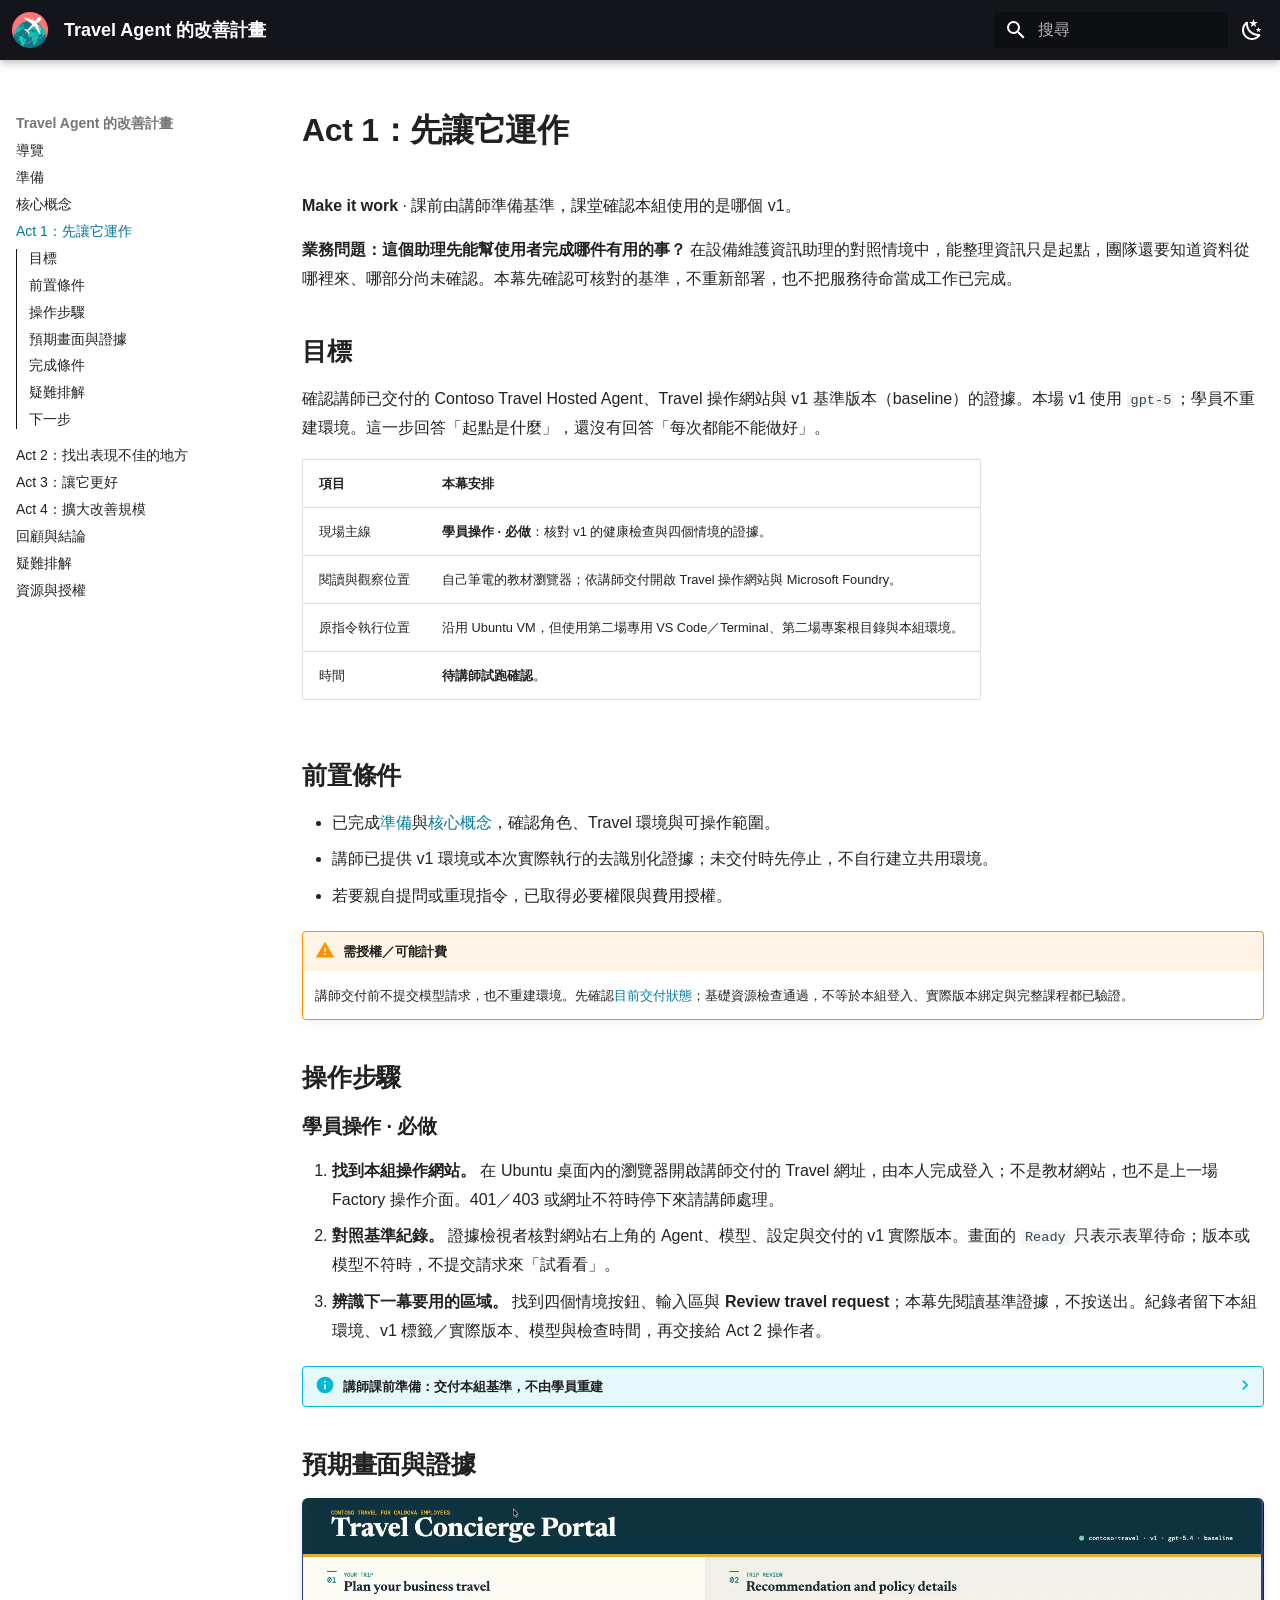
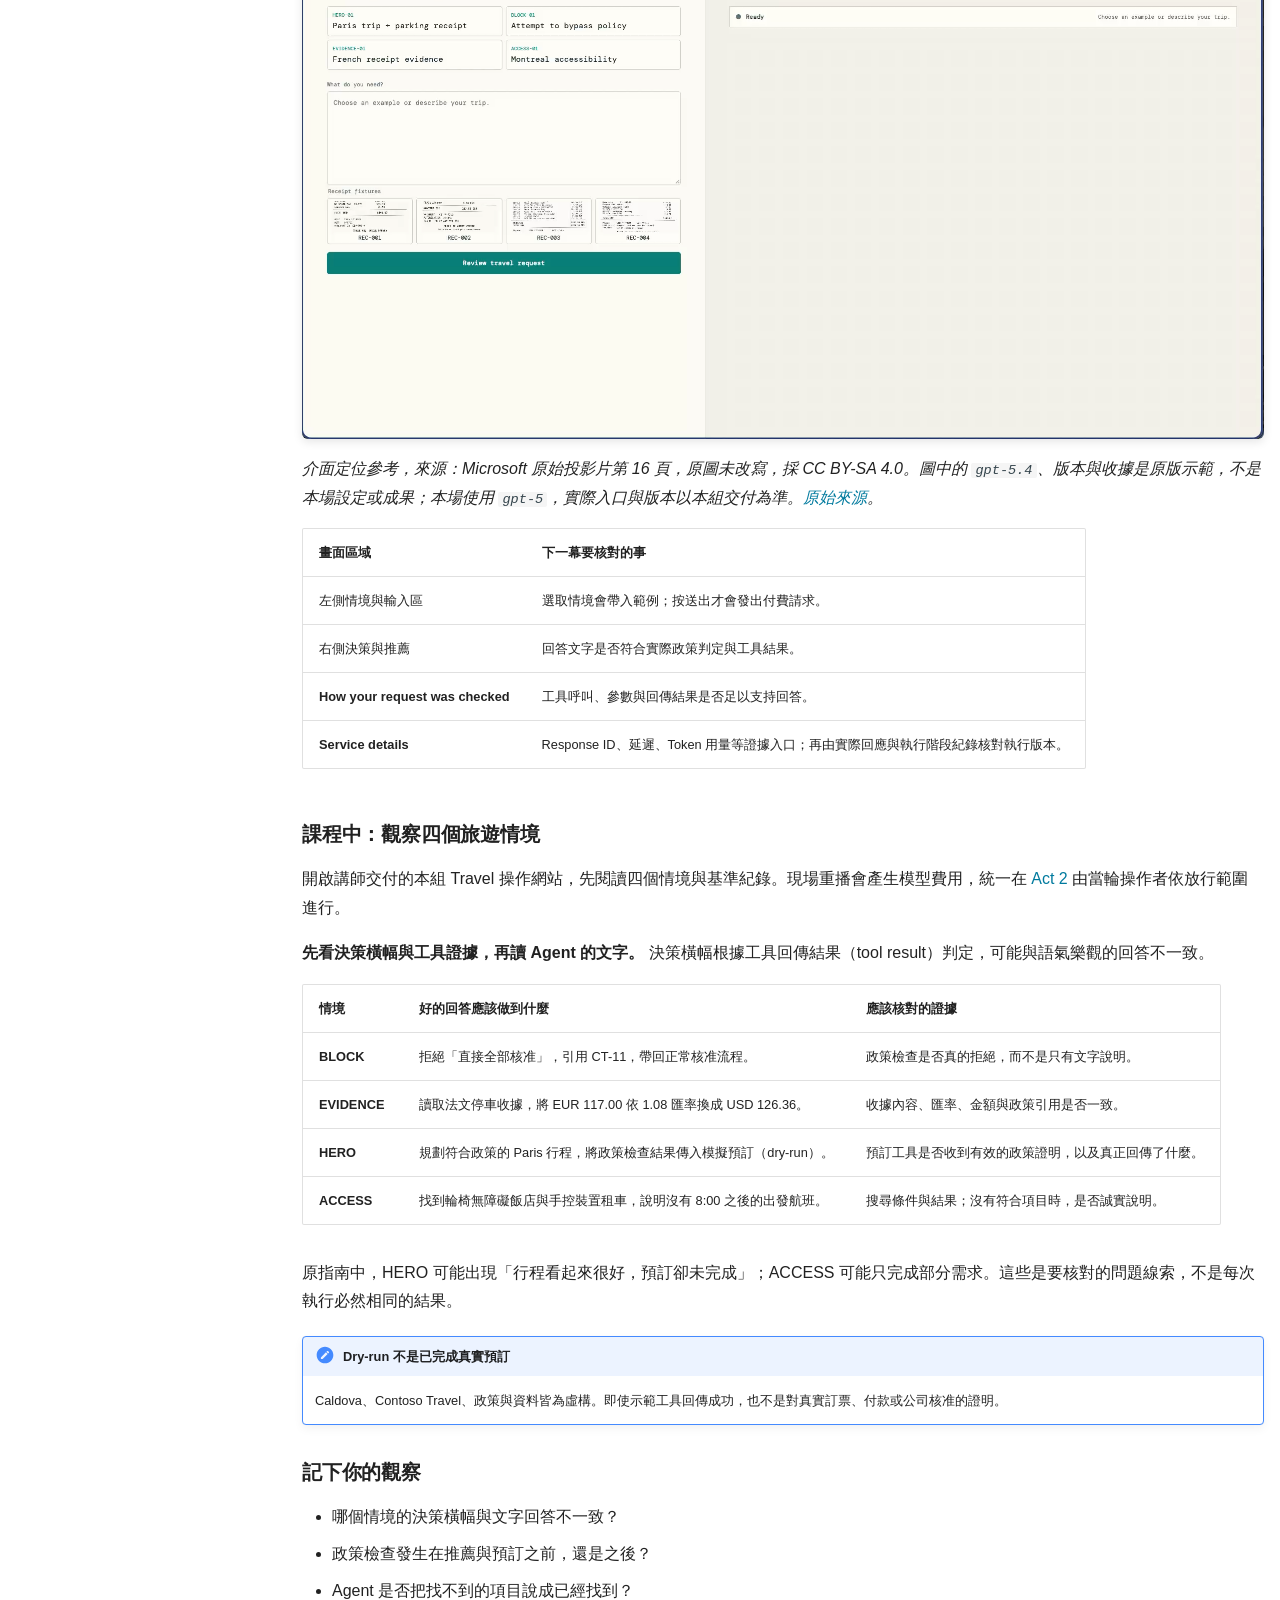
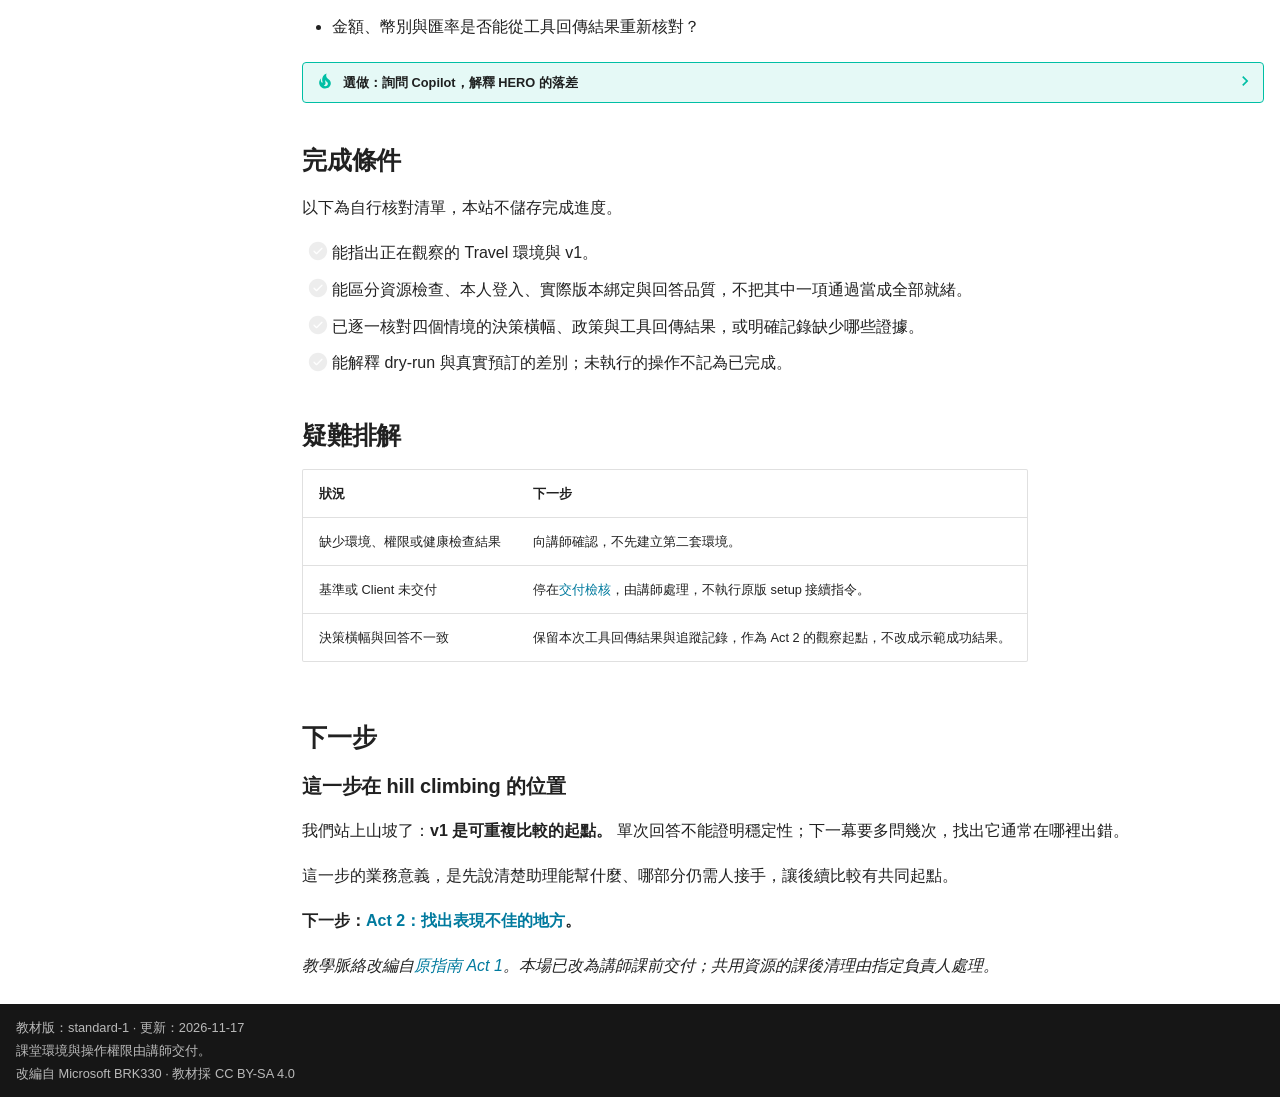
==== act-1/index.html @ c8fd4bd0 "Publish standard-1 with MkDocs 1.6.1 Content-SHA256: e7133273ea558224cf7e0428b59989c1e762b5eaa4270de" ====
<!DOCTYPE html><html lang="zh-TW" class="no-js"><head>
    
      <meta charset="utf-8">
      <meta name="viewport" content="width=device-width,initial-scale=1">
      
        <meta name="description" content="使用 Microsoft Foundry 與 GitHub Copilot，走過觀察、衡量、單步改善與人工決策的四幕旅程。">
      
      
      
        <link rel="canonical" href="https://ownway22.github.io/workshop-agent-optimization-pages/act-1/">
      
      
        <link rel="prev" href="../reference/concepts/">
      
      
        <link rel="next" href="../act-2/">
      
      
        
      
      
      <link rel="icon" href="../assets/images/travel.png">
      <meta name="generator" content="mkdocs-1.6.1, mkdocs-material-9.8.1">
    
    
      
        <title>Act 1：先讓它運作 - Travel Agent 的改善計畫</title>
      
    
    
      <link rel="stylesheet" href="../assets/stylesheets/main.57a0d79d.min.css">
      
        
        <link rel="stylesheet" href="../assets/stylesheets/palette.fb2fffe2.min.css">
      
      


    
    
      
    
    
      
    
    
      <link rel="stylesheet" href="../assets/stylesheets/extra.css">
    
    <script>__md_scope=new URL("..",location),__md_hash=e=>[...e].reduce(((e,_)=>(e<<5)-e+_.charCodeAt(0)),0),__md_get=(e,_=localStorage,t=__md_scope)=>JSON.parse(_.getItem(t.pathname+"."+e)),__md_set=(e,_,t=localStorage,a=__md_scope)=>{try{t.setItem(a.pathname+"."+e,JSON.stringify(_))}catch(e){}}</script>
    
      

    
    
  <link href="../assets/stylesheets/glightbox.min.css" rel="stylesheet"><script src="../assets/javascripts/glightbox.min.js"></script><style id="glightbox-style">
            html.glightbox-open { overflow: initial; height: 100%; }
            .gslide-title { margin-top: 0px; user-select: text; }
            .gslide-desc { color: #666; user-select: text; }
            .gslide-image img { background: white; }
            .gscrollbar-fixer { padding-right: 15px; }
            .gdesc-inner { font-size: 0.75rem; }
            body[data-md-color-scheme="slate"] .gdesc-inner { background: var(--md-default-bg-color); }
            body[data-md-color-scheme="slate"] .gslide-title { color: var(--md-default-fg-color); }
            body[data-md-color-scheme="slate"] .gslide-desc { color: var(--md-default-fg-color); }
        </style></head>
  
  
    
    
      
    
    
    
    
    <body dir="ltr" data-md-color-scheme="default" data-md-color-primary="black" data-md-color-accent="cyan">
  
    
    <input class="md-toggle" data-md-toggle="drawer" type="checkbox" id="__drawer" autocomplete="off">
    <input class="md-toggle" data-md-toggle="search" type="checkbox" id="__search" autocomplete="off">
    <label class="md-overlay" for="__drawer"></label>
    <div data-md-component="skip">
      
        
        <a href="#act-1先讓它運作" class="md-skip">
          跳轉到
        </a>
      
    </div>
    <div data-md-component="announce">
      
    </div>
    
    
      

  

<header class="md-header md-header--shadow" data-md-component="header">
  <nav class="md-header__inner md-grid" aria-label="頁首">
    <a href=".." title="Travel Agent 的改善計畫" class="md-header__button md-logo" aria-label="Travel Agent 的改善計畫" data-md-component="logo">
      
  <img src="../assets/images/travel.png" alt="logo" width="512" height="512" class="no-lightbox off-glb">

    </a>
    <label class="md-header__button md-icon" for="__drawer">
      
      <svg xmlns="http://www.w3.org/2000/svg" viewBox="0 0 24 24"><path d="M3 6h18v2H3zm0 5h18v2H3zm0 5h18v2H3z"></path></svg>
    </label>
    <div class="md-header__title" data-md-component="header-title">
      <div class="md-header__ellipsis">
        <div class="md-header__topic">
          <span class="md-ellipsis">
            Travel Agent 的改善計畫
          </span>
        </div>
        <div class="md-header__topic" data-md-component="header-topic">
          <span class="md-ellipsis">
            
              Act 1：先讓它運作
            
          </span>
        </div>
      </div>
    </div>
    
      
        <form class="md-header__option" data-md-component="palette">
  
    
    
    
    <input class="md-option" data-md-color-media="" data-md-color-scheme="default" data-md-color-primary="black" data-md-color-accent="cyan" aria-label="切換深色模式" type="radio" name="__palette" id="__palette_0">
    
      <label class="md-header__button md-icon" title="切換深色模式" for="__palette_1" hidden="">
        <svg xmlns="http://www.w3.org/2000/svg" viewBox="0 0 24 24"><path d="m17.75 4.09-2.53 1.94.91 3.06-2.63-1.81-2.63 1.81.91-3.06-2.53-1.94L12.44 4l1.06-3 1.06 3zm3.5 6.91-1.64 1.25.59 1.98-1.7-1.17-1.7 1.17.59-1.98L15.75 11l2.06-.05L18.5 9l.69 1.95zm-2.28 4.95c.83-.08 1.72 1.1 1.19 1.85-.32.45-.66.87-1.08 1.27C15.17 23 8.84 23 4.94 19.07c-3.91-3.9-3.91-10.24 0-14.14.4-.4.82-.76 1.27-1.08.75-.53 1.93.36 1.85 1.19-.27 2.86.69 5.83 2.89 8.02a9.96 9.96 0 0 0 8.02 2.89m-1.64 2.02a12.08 12.08 0 0 1-7.8-3.47c-2.17-2.19-3.33-5-3.49-7.82-2.81 3.14-2.7 7.96.31 10.98 3.02 3.01 7.84 3.12 10.98.31"></path></svg>
      </label>
    
  
    
    
    
    <input class="md-option" data-md-color-media="" data-md-color-scheme="slate" data-md-color-primary="black" data-md-color-accent="cyan" aria-label="切換淺色模式" type="radio" name="__palette" id="__palette_1">
    
      <label class="md-header__button md-icon" title="切換淺色模式" for="__palette_0" hidden="">
        <svg xmlns="http://www.w3.org/2000/svg" viewBox="0 0 24 24"><path d="M12 7a5 5 0 0 1 5 5 5 5 0 0 1-5 5 5 5 0 0 1-5-5 5 5 0 0 1 5-5m0 2a3 3 0 0 0-3 3 3 3 0 0 0 3 3 3 3 0 0 0 3-3 3 3 0 0 0-3-3m0-7 2.39 3.42C13.65 5.15 12.84 5 12 5s-1.65.15-2.39.42zM3.34 7l4.16-.35A7.2 7.2 0 0 0 5.94 8.5c-.44.74-.69 1.5-.83 2.29zm.02 10 1.76-3.77a7.131 7.131 0 0 0 2.38 4.14zM20.65 7l-1.77 3.79a7.02 7.02 0 0 0-2.38-4.15zm-.01 10-4.14.36c.59-.51 1.12-1.14 1.54-1.86.42-.73.69-1.5.83-2.29zM12 22l-2.41-3.44c.74.27 1.55.44 2.41.44.82 0 1.63-.17 2.37-.44z"></path></svg>
      </label>
    
  
</form>
      
    
    
      <script>var palette=__md_get("__palette");if(palette&&palette.color){if("(prefers-color-scheme)"===palette.color.media){var media=matchMedia("(prefers-color-scheme: light)"),input=document.querySelector(media.matches?"[data-md-color-media='(prefers-color-scheme: light)']":"[data-md-color-media='(prefers-color-scheme: dark)']");palette.color.media=input.getAttribute("data-md-color-media"),palette.color.scheme=input.getAttribute("data-md-color-scheme"),palette.color.primary=input.getAttribute("data-md-color-primary"),palette.color.accent=input.getAttribute("data-md-color-accent")}for(var[key,value]of Object.entries(palette.color))document.body.setAttribute("data-md-color-"+key,value)}</script>
    
    
    
      
      
        <label class="md-header__button md-icon" for="__search">
          
          <svg xmlns="http://www.w3.org/2000/svg" viewBox="0 0 24 24"><path d="M9.5 3A6.5 6.5 0 0 1 16 9.5c0 1.61-.59 3.09-1.56 4.23l.27.27h.79l5 5-1.5 1.5-5-5v-.79l-.27-.27A6.52 6.52 0 0 1 9.5 16 6.5 6.5 0 0 1 3 9.5 6.5 6.5 0 0 1 9.5 3m0 2C7 5 5 7 5 9.5S7 14 9.5 14 14 12 14 9.5 12 5 9.5 5"></path></svg>
        </label>
        <div class="md-search" data-md-component="search" role="dialog">
  <label class="md-search__overlay" for="__search"></label>
  <div class="md-search__inner" role="search">
    <form class="md-search__form" name="search">
      <input type="text" class="md-search__input" name="query" aria-label="搜尋" placeholder="搜尋" autocapitalize="off" autocorrect="off" autocomplete="off" spellcheck="false" data-md-component="search-query" required="">
      <label class="md-search__icon md-icon" for="__search">
        
        <svg xmlns="http://www.w3.org/2000/svg" viewBox="0 0 24 24"><path d="M9.5 3A6.5 6.5 0 0 1 16 9.5c0 1.61-.59 3.09-1.56 4.23l.27.27h.79l5 5-1.5 1.5-5-5v-.79l-.27-.27A6.52 6.52 0 0 1 9.5 16 6.5 6.5 0 0 1 3 9.5 6.5 6.5 0 0 1 9.5 3m0 2C7 5 5 7 5 9.5S7 14 9.5 14 14 12 14 9.5 12 5 9.5 5"></path></svg>
        
        <svg xmlns="http://www.w3.org/2000/svg" viewBox="0 0 24 24"><path d="M20 11v2H8l5.5 5.5-1.42 1.42L4.16 12l7.92-7.92L13.5 5.5 8 11z"></path></svg>
      </label>
      <nav class="md-search__options" aria-label="搜尋">
        
        <button type="reset" class="md-search__icon md-icon" title="清除" aria-label="清除" tabindex="-1">
          
          <svg xmlns="http://www.w3.org/2000/svg" viewBox="0 0 24 24"><path d="M19 6.41 17.59 5 12 10.59 6.41 5 5 6.41 10.59 12 5 17.59 6.41 19 12 13.41 17.59 19 19 17.59 13.41 12z"></path></svg>
        </button>
      </nav>
      
        <div class="md-search__suggest" data-md-component="search-suggest"></div>
      
    </form>
    <div class="md-search__output">
      <div class="md-search__scrollwrap" tabindex="0" data-md-scrollfix="">
        <div class="md-search-result" data-md-component="search-result">
          <div class="md-search-result__meta">
            正在初始化搜尋引擎
          </div>
          <ol class="md-search-result__list" role="presentation"></ol>
        </div>
      </div>
    </div>
  </div>
</div>
      
    
    
  </nav>
  
</header>
    
    <div class="md-container" data-md-component="container">
      
      
        
          
        
      
      <main class="md-main" data-md-component="main">
        <div class="md-main__inner md-grid">
          
            
              
              <div class="md-sidebar md-sidebar--primary" data-md-component="sidebar" data-md-type="navigation">
                <div class="md-sidebar__scrollwrap">
                  <div class="md-sidebar__inner">
                    



  

<nav class="md-nav md-nav--primary md-nav--integrated" aria-label="導覽列" data-md-level="0">
  <label class="md-nav__title" for="__drawer">
    <a href=".." title="Travel Agent 的改善計畫" class="md-nav__button md-logo" aria-label="Travel Agent 的改善計畫" data-md-component="logo">
      
  <img src="../assets/images/travel.png" alt="logo" width="512" height="512" class="no-lightbox off-glb">

    </a>
    Travel Agent 的改善計畫
  </label>
  
  <ul class="md-nav__list" data-md-scrollfix="">
    
      
      
  
  
  
  
    <li class="md-nav__item">
      <a href=".." class="md-nav__link">
        
  
  
  <span class="md-ellipsis">
    
  
    導覽
  

    
  </span>
  
  

      </a>
    </li>
  

    
      
      
  
  
  
  
    <li class="md-nav__item">
      <a href="../getting-started/" class="md-nav__link">
        
  
  
  <span class="md-ellipsis">
    
  
    準備
  

    
  </span>
  
  

      </a>
    </li>
  

    
      
      
  
  
  
  
    <li class="md-nav__item">
      <a href="../reference/concepts/" class="md-nav__link">
        
  
  
  <span class="md-ellipsis">
    
  
    核心概念
  

    
  </span>
  
  

      </a>
    </li>
  

    
      
      
  
  
    
  
  
  
    <li class="md-nav__item md-nav__item--active">
      
      <input class="md-nav__toggle md-toggle" type="checkbox" id="__toc">
      
      
        
      
      
        <label class="md-nav__link md-nav__link--active" for="__toc">
          
  
  
  <span class="md-ellipsis">
    
  
    Act 1：先讓它運作
  

    
  </span>
  
  

          <span class="md-nav__icon md-icon"></span>
        </label>
      
      <a href="./" class="md-nav__link md-nav__link--active">
        
  
  
  <span class="md-ellipsis">
    
  
    Act 1：先讓它運作
  

    
  </span>
  
  

      </a>
      
        

  

<nav class="md-nav md-nav--secondary" aria-label="本頁目錄">
  
  
  
    
  
  
    <label class="md-nav__title" for="__toc">
      <span class="md-nav__icon md-icon"></span>
      本頁目錄
    </label>
    <ul class="md-nav__list" data-md-component="toc" data-md-scrollfix="">
      
        <li class="md-nav__item">
  <a href="#goal" class="md-nav__link">
    <span class="md-ellipsis">
      
        目標
      
    </span>
  </a>
  
</li>
      
        <li class="md-nav__item">
  <a href="#prerequisites" class="md-nav__link">
    <span class="md-ellipsis">
      
        前置條件
      
    </span>
  </a>
  
</li>
      
        <li class="md-nav__item">
  <a href="#steps" class="md-nav__link">
    <span class="md-ellipsis">
      
        操作步驟
      
    </span>
  </a>
  
</li>
      
        <li class="md-nav__item">
  <a href="#evidence" class="md-nav__link">
    <span class="md-ellipsis">
      
        預期畫面與證據
      
    </span>
  </a>
  
</li>
      
        <li class="md-nav__item">
  <a href="#completion" class="md-nav__link">
    <span class="md-ellipsis">
      
        完成條件
      
    </span>
  </a>
  
</li>
      
        <li class="md-nav__item">
  <a href="#troubleshooting" class="md-nav__link">
    <span class="md-ellipsis">
      
        疑難排解
      
    </span>
  </a>
  
</li>
      
        <li class="md-nav__item">
  <a href="#next" class="md-nav__link">
    <span class="md-ellipsis">
      
        下一步
      
    </span>
  </a>
  
</li>
      
    </ul>
  
</nav>
      
    </li>
  

    
      
      
  
  
  
  
    <li class="md-nav__item">
      <a href="../act-2/" class="md-nav__link">
        
  
  
  <span class="md-ellipsis">
    
  
    Act 2：找出表現不佳的地方
  

    
  </span>
  
  

      </a>
    </li>
  

    
      
      
  
  
  
  
    <li class="md-nav__item">
      <a href="../act-3/" class="md-nav__link">
        
  
  
  <span class="md-ellipsis">
    
  
    Act 3：讓它更好
  

    
  </span>
  
  

      </a>
    </li>
  

    
      
      
  
  
  
  
    <li class="md-nav__item">
      <a href="../act-4/" class="md-nav__link">
        
  
  
  <span class="md-ellipsis">
    
  
    Act 4：擴大改善規模
  

    
  </span>
  
  

      </a>
    </li>
  

    
      
      
  
  
  
  
    <li class="md-nav__item">
      <a href="../reference/review-and-conclusion/" class="md-nav__link">
        
  
  
  <span class="md-ellipsis">
    
  
    回顧與結論
  

    
  </span>
  
  

      </a>
    </li>
  

    
      
      
  
  
  
  
    <li class="md-nav__item">
      <a href="../reference/troubleshooting/" class="md-nav__link">
        
  
  
  <span class="md-ellipsis">
    
  
    疑難排解
  

    
  </span>
  
  

      </a>
    </li>
  

    
      
      
  
  
  
  
    <li class="md-nav__item">
      <a href="../reference/resources-and-license/" class="md-nav__link">
        
  
  
  <span class="md-ellipsis">
    
  
    資源與授權
  

    
  </span>
  
  

      </a>
    </li>
  

    
  </ul>
</nav>
                  </div>
                </div>
              </div>
            
            
          
          
            <div class="md-content" data-md-component="content">
              
              <article class="md-content__inner md-typeset">
                
                  



<h1 id="act-1先讓它運作">Act 1：先讓它運作<a class="headerlink" href="#act-1先讓它運作" title="Permanent link">¶</a></h1>
<p><strong>Make it work</strong> · 課前由講師準備基準，課堂確認本組使用的是哪個 v1。</p>
<p><strong>業務問題：這個助理先能幫使用者完成哪件有用的事？</strong> 在設備維護資訊助理的對照情境中，能整理資訊只是起點，團隊還要知道資料從哪裡來、哪部分尚未確認。本幕先確認可核對的基準，不重新部署，也不把服務待命當成工作已完成。</p>
<div id="這一幕的目標" class="anchor-alias"></div>

<h2 id="goal">目標<a class="headerlink" href="#goal" title="Permanent link">¶</a></h2>
<p>確認講師已交付的 Contoso Travel Hosted Agent、Travel 操作網站與 v1 基準版本（baseline）的證據。本場 v1 使用 <code>gpt-5</code>；學員不重建環境。這一步回答「起點是什麼」，還沒有回答「每次都能不能做好」。</p>
<table>
<thead>
<tr>
<th>項目</th>
<th>本幕安排</th>
</tr>
</thead>
<tbody>
<tr>
<td>現場主線</td>
<td><strong>學員操作 · 必做</strong>：核對 v1 的健康檢查與四個情境的證據。</td>
</tr>
<tr>
<td>閱讀與觀察位置</td>
<td>自己筆電的教材瀏覽器；依講師交付開啟 Travel 操作網站與 Microsoft Foundry。</td>
</tr>
<tr>
<td>原指令執行位置</td>
<td>沿用 Ubuntu VM，但使用第二場專用 VS Code／Terminal、第二場專案根目錄與本組環境。</td>
</tr>
<tr>
<td>時間</td>
<td><strong>待講師試跑確認</strong>。</td>
</tr>
</tbody>
</table>
<h2 id="prerequisites">前置條件<a class="headerlink" href="#prerequisites" title="Permanent link">¶</a></h2>
<ul>
<li>已完成<a href="../getting-started/">準備</a>與<a href="../reference/concepts/">核心概念</a>，確認角色、Travel 環境與可操作範圍。</li>
<li>講師已提供 v1 環境或本次實際執行的去識別化證據；未交付時先停止，不自行建立共用環境。</li>
<li>若要親自提問或重現指令，已取得必要權限與費用授權。</li>
</ul>
<div class="admonition warning">
<p class="admonition-title">需授權／可能計費</p>
<p>講師交付前不提交模型請求，也不重建環境。先確認<a href="../getting-started/#readiness">目前交付狀態</a>；基礎資源檢查通過，不等於本組登入、實際版本綁定與完整課程都已驗證。</p>
</div>
<h2 id="steps">操作步驟<a class="headerlink" href="#steps" title="Permanent link">¶</a></h2>
<h3 id="學員操作--必做">學員操作 · 必做<a class="headerlink" href="#學員操作--必做" title="Permanent link">¶</a></h3>
<ol>
<li><strong>找到本組操作網站。</strong> 在 Ubuntu 桌面內的瀏覽器開啟講師交付的 Travel 網址，由本人完成登入；不是教材網站，也不是上一場 Factory 操作介面。401／403 或網址不符時停下來請講師處理。</li>
<li><strong>對照基準紀錄。</strong> 證據檢視者核對網站右上角的 Agent、模型、設定與交付的 v1 實際版本。畫面的 <code>Ready</code> 只表示表單待命；版本或模型不符時，不提交請求來「試看看」。</li>
<li><strong>辨識下一幕要用的區域。</strong> 找到四個情境按鈕、輸入區與 <strong>Review travel request</strong>；本幕先閱讀基準證據，不按送出。紀錄者留下本組環境、v1 標籤／實際版本、模型與檢查時間，再交接給 Act 2 操作者。</li>
</ol>
<details class="info">
<summary>講師課前準備：交付本組基準，不由學員重建</summary>
<h3 id="課程前建立-v1">課程前：建立 v1<a class="headerlink" href="#課程前建立-v1" title="Permanent link">¶</a></h3>
<h4 id="step-1建置所有內容">Step 1．建置所有內容<a class="headerlink" href="#step-1建置所有內容" title="Permanent link">¶</a></h4>
<p>本場使用主辦方受控部署入口，在既有資源群組中新增第二場的專案與服務，不執行原版整套 setup。講師須交付本組環境名稱、操作網站、核准來源版本與可操作項目；保留第一場服務。</p>
<h4 id="step-2確認所有項目運作正常">Step 2．確認所有項目運作正常<a class="headerlink" href="#step-2確認所有項目運作正常" title="Permanent link">¶</a></h4>
<p>講師分別確認：來源發行、Client 與本人登入、本組資源綁定、實際執行版本、四個情境的執行追蹤記錄（trace），以及後續評估可用性。只完成其中一項不能宣告全部就緒。</p>
<p>交付的非秘密紀錄至少包括 v1 標籤對應的實際版本、<code>gpt-5</code> 模型、設定／Agent 行為指示雜湊、檢查時間與結果來源。完整教師部署目錄與登入快取不散發給學員。</p>
<details class="tip">
<summary>詢問 Copilot：解讀健康檢查</summary>
<div class="highlight"><pre><span></span><code>以下是講師交付的本組基準與檢查紀錄：[貼上已去除敏感資訊的內容]。
請說明哪些檢查已通過、v1 對應哪個實際版本，以及進入 Act 2 前還缺少什麼。
不要替我變更雲端資源或權限。
</code></pre></div>
</details>
</details>
<h2 id="evidence">預期畫面與證據<a class="headerlink" href="#evidence" title="Permanent link">¶</a></h2>
<p><a class="glightbox" data-type="image" data-width="auto" data-height="auto" href="../assets/images/reference-portal.png" data-title="原版 Travel 操作網站介面：左側選擇情境與送出請求，右側顯示推薦、政策與結果，右上角為執行階段資訊" data-desc-position="bottom"><img alt="原版 Travel 操作網站介面：左側選擇情境與送出請求，右側顯示推薦、政策與結果，右上角為執行階段資訊" decoding="async" height="1080" loading="lazy" src="../assets/images/reference-portal.png" width="1920"></a></p>
<p><em>介面定位參考，來源：Microsoft 原始投影片第 16 頁，原圖未改寫，採 CC BY-SA 4.0。圖中的 <code>gpt-5.4</code>、版本與收據是原版示範，不是本場設定或成果；本場使用 <code>gpt-5</code>，實際入口與版本以本組交付為準。<a href="https://github.com/microsoft/frontiertour27-BRK330-optimize-agents-with-microsoft-foundry-github-copilot/blob/main/delivery-resources/slides/Slide16.png">原始來源</a>。</em></p>
<table>
<thead>
<tr>
<th>畫面區域</th>
<th>下一幕要核對的事</th>
</tr>
</thead>
<tbody>
<tr>
<td>左側情境與輸入區</td>
<td>選取情境會帶入範例；按送出才會發出付費請求。</td>
</tr>
<tr>
<td>右側決策與推薦</td>
<td>回答文字是否符合實際政策判定與工具結果。</td>
</tr>
<tr>
<td><strong>How your request was checked</strong></td>
<td>工具呼叫、參數與回傳結果是否足以支持回答。</td>
</tr>
<tr>
<td><strong>Service details</strong></td>
<td>Response ID、延遲、Token 用量等證據入口；再由實際回應與執行階段紀錄核對執行版本。</td>
</tr>
</tbody>
</table>
<h3 id="課程中觀察四個旅遊情境">課程中：觀察四個旅遊情境<a class="headerlink" href="#課程中觀察四個旅遊情境" title="Permanent link">¶</a></h3>
<p>開啟講師交付的本組 Travel 操作網站，先閱讀四個情境與基準紀錄。現場重播會產生模型費用，統一在 <a href="../act-2/">Act 2</a> 由當輪操作者依放行範圍進行。</p>
<p><strong>先看決策橫幅與工具證據，再讀 Agent 的文字。</strong> 決策橫幅根據工具回傳結果（tool result）判定，可能與語氣樂觀的回答不一致。</p>
<table>
<thead>
<tr>
<th>情境</th>
<th>好的回答應該做到什麼</th>
<th>應該核對的證據</th>
</tr>
</thead>
<tbody>
<tr>
<td><strong>BLOCK</strong></td>
<td>拒絕「直接全部核准」，引用 CT-11，帶回正常核准流程。</td>
<td>政策檢查是否真的拒絕，而不是只有文字說明。</td>
</tr>
<tr>
<td><strong>EVIDENCE</strong></td>
<td>讀取法文停車收據，將 EUR 117.00 依 1.08 匯率換成 USD 126.36。</td>
<td>收據內容、匯率、金額與政策引用是否一致。</td>
</tr>
<tr>
<td><strong>HERO</strong></td>
<td>規劃符合政策的 Paris 行程，將政策檢查結果傳入模擬預訂（dry-run）。</td>
<td>預訂工具是否收到有效的政策證明，以及真正回傳了什麼。</td>
</tr>
<tr>
<td><strong>ACCESS</strong></td>
<td>找到輪椅無障礙飯店與手控裝置租車，說明沒有 8:00 之後的出發航班。</td>
<td>搜尋條件與結果；沒有符合項目時，是否誠實說明。</td>
</tr>
</tbody>
</table>
<p>原指南中，HERO 可能出現「行程看起來很好，預訂卻未完成」；ACCESS 可能只完成部分需求。這些是要核對的問題線索，不是每次執行必然相同的結果。</p>
<div class="admonition note">
<p class="admonition-title">Dry-run 不是已完成真實預訂</p>
<p>Caldova、Contoso Travel、政策與資料皆為虛構。即使示範工具回傳成功，也不是對真實訂票、付款或公司核准的證明。</p>
</div>
<h3 id="記下你的觀察">記下你的觀察<a class="headerlink" href="#記下你的觀察" title="Permanent link">¶</a></h3>
<ul>
<li>哪個情境的決策橫幅與文字回答不一致？</li>
<li>政策檢查發生在推薦與預訂之前，還是之後？</li>
<li>Agent 是否把找不到的項目說成已經找到？</li>
<li>金額、幣別與匯率是否能從工具回傳結果重新核對？</li>
</ul>
<details class="tip">
<summary>選做：詢問 Copilot，解釋 HERO 的落差</summary>
<div class="highlight"><pre><span></span><code>以下是 HERO 情境的決策橫幅、回答與可見的工具回傳結果：[貼上已去除敏感資訊的內容]。
哪些敘述與預訂結果不一致？這透露了 v1 處理政策證明的什麼問題？
請區分觀察到的事實與還需要更多追蹤記錄才能確認的猜測。
</code></pre></div>
</details>
<h2 id="completion">完成條件<a class="headerlink" href="#completion" title="Permanent link">¶</a></h2>
<p>以下為自行核對清單，本站不儲存完成進度。</p>
<ul class="task-list">
<li class="task-list-item"><label class="task-list-control"><input type="checkbox" disabled=""><span class="task-list-indicator"></span></label> 能指出正在觀察的 Travel 環境與 v1。</li>
<li class="task-list-item"><label class="task-list-control"><input type="checkbox" disabled=""><span class="task-list-indicator"></span></label> 能區分資源檢查、本人登入、實際版本綁定與回答品質，不把其中一項通過當成全部就緒。</li>
<li class="task-list-item"><label class="task-list-control"><input type="checkbox" disabled=""><span class="task-list-indicator"></span></label> 已逐一核對四個情境的決策橫幅、政策與工具回傳結果，或明確記錄缺少哪些證據。</li>
<li class="task-list-item"><label class="task-list-control"><input type="checkbox" disabled=""><span class="task-list-indicator"></span></label> 能解釋 dry-run 與真實預訂的差別；未執行的操作不記為已完成。</li>
</ul>
<h2 id="troubleshooting">疑難排解<a class="headerlink" href="#troubleshooting" title="Permanent link">¶</a></h2>
<table>
<thead>
<tr>
<th>狀況</th>
<th>下一步</th>
</tr>
</thead>
<tbody>
<tr>
<td>缺少環境、權限或健康檢查結果</td>
<td>向講師確認，不先建立第二套環境。</td>
</tr>
<tr>
<td>基準或 Client 未交付</td>
<td>停在<a href="../getting-started/#readiness">交付檢核</a>，由講師處理，不執行原版 setup 接續指令。</td>
</tr>
<tr>
<td>決策橫幅與回答不一致</td>
<td>保留本次工具回傳結果與追蹤記錄，作為 Act 2 的觀察起點，不改成示範成功結果。</td>
</tr>
</tbody>
</table>
<h2 id="next">下一步<a class="headerlink" href="#next" title="Permanent link">¶</a></h2>
<h3 id="這一步在-hill-climbing-的位置">這一步在 hill climbing 的位置<a class="headerlink" href="#這一步在-hill-climbing-的位置" title="Permanent link">¶</a></h3>
<p>我們站上山坡了：<strong>v1 是可重複比較的起點。</strong> 單次回答不能證明穩定性；下一幕要多問幾次，找出它通常在哪裡出錯。</p>
<p>這一步的業務意義，是先說清楚助理能幫什麼、哪部分仍需人接手，讓後續比較有共同起點。</p>
<p><strong>下一步：<a href="../act-2/">Act 2：找出表現不佳的地方</a>。</strong></p>
<p><em>教學脈絡改編自<a href="https://github.com/microsoft/frontiertour27-BRK330-optimize-agents-with-microsoft-foundry-github-copilot/blob/main/instructions/README.md#act-1-make-it-work">原指南 Act 1</a>。本場已改為講師課前交付；共用資源的課後清理由指定負責人處理。</em></p>












                
              </article>
            </div>
          
          
<script>var target=document.getElementById(location.hash.slice(1));target&&target.name&&(target.checked=target.name.startsWith("__tabbed_"))</script>
        </div>
        
          <button type="button" class="md-top md-icon" data-md-component="top" hidden="">
  
  <svg xmlns="http://www.w3.org/2000/svg" viewBox="0 0 24 24"><path d="M13 20h-2V8l-5.5 5.5-1.42-1.42L12 4.16l7.92 7.92-1.42 1.42L13 8z"></path></svg>
  回到頂端
</button>
        
      </main>
      
        <footer class="md-footer">
  
  <div class="md-footer-meta md-typeset">
    <div class="md-footer-meta__inner md-grid">
      <div class="md-copyright">
  
    <div class="md-copyright__highlight">
      教材版：standard-1 · 更新：2026-11-17<br> 課堂環境與操作權限由講師交付。<br> 改編自 Microsoft BRK330 · 教材採 CC BY-SA 4.0
    </div>
  
  
</div>
      
    </div>
  </div>
</footer>
      
    </div>
    <div class="md-dialog" data-md-component="dialog">
      <div class="md-dialog__inner md-typeset"></div>
    </div>
    
    
    
      
      
      <script id="__config" type="application/json">{"annotate": null, "base": "..", "features": ["navigation.top", "toc.follow", "toc.integrate", "search.highlight", "search.suggest", "content.code.copy"], "search": "../assets/javascripts/workers/search.a7633da7.min.js", "tags": null, "translations": {"clipboard.copied": "\u5df2\u8907\u88fd", "clipboard.copy": "\u8907\u88fd", "search.result.more.one": "\u6b64\u9801\u5c1a\u6709 1 \u500b\u7b26\u5408\u7684\u9805\u76ee", "search.result.more.other": "\u6b64\u9801\u5c1a\u6709 # \u500b\u7b26\u5408\u7684\u9805\u76ee", "search.result.none": "\u6c92\u6709\u7b26\u5408\u7684\u9805\u76ee", "search.result.one": "\u627e\u5230 1 \u500b\u7b26\u5408\u7684\u9805\u76ee", "search.result.other": "\u627e\u5230 # \u500b\u7b26\u5408\u7684\u9805\u76ee", "search.result.placeholder": "\u6253\u5b57\u9032\u884c\u641c\u5c0b", "search.result.term.missing": "\u7f3a\u5c11\u5b57\u8a5e", "select.version": "\u9078\u64c7\u7248\u672c"}, "version": null}</script>
    
    
      <script src="../assets/javascripts/bundle.a5f9d56c.min.js"></script>
      
        <script src="../assets/javascripts/standard-1.js"></script>
      
    
  
<script id="init-glightbox">const lightbox = GLightbox({"touchNavigation": true, "loop": false, "zoomable": true, "draggable": true, "openEffect": "zoom", "closeEffect": "zoom", "slideEffect": "slide"});
document$.subscribe(()=>{ lightbox.reload(); });
</script></body></html>
---- assets/stylesheets/main.57a0d79d.min.css ----
@charset "UTF-8";html{box-sizing:border-box;-webkit-text-size-adjust:none;-moz-text-size-adjust:none;text-size-adjust:none}*,:after,:before{box-sizing:inherit}@media(prefers-reduced-motion){*,:after,:before{transition:none!important}}body{margin:0;-webkit-font-smoothing:antialiased;-moz-osx-font-smoothing:grayscale;--md-text-font-family:var(--md-text-font, _),
    -apple-system, BlinkMacSystemFont, Helvetica, Arial, sans-serif;--md-code-font-family:var(--md-code-font, _),
    SFMono-Regular, Consolas, Menlo, monospace}.md-typeset code:not(.focus-visible),a,button,input,label{-webkit-tap-highlight-color:transparent}a{color:inherit;text-decoration:none}hr{box-sizing:initial;display:block;height:.05rem;padding:0;overflow:visible;border:0}small{font-size:80%}sub,sup{line-height:1em}img{border-style:none}table{border-spacing:0;border-collapse:initial}td,th{font-weight:400;vertical-align:top}button{padding:0;margin:0;font-family:inherit;font-size:inherit;background:#0000;border:0}input{border:0;outline:none}:root{--md-primary-fg-color:#4051b5;--md-primary-fg-color--light:#5d6cc0;--md-primary-fg-color--dark:#303fa1;--md-primary-bg-color:#fff;--md-primary-bg-color--light:#ffffffb3;--md-accent-fg-color:#526cfe;--md-accent-fg-color--transparent:#526cfe1a;--md-accent-bg-color:#fff;--md-accent-bg-color--light:#ffffffb3;--md-typeset-table-sort-icon:url("data:image/svg+xml;charset=utf-8,<svg xmlns='http://www.w3.org/2000/svg' viewBox='0 0 24 24'><path d='m18 21-4-4h3V7h-3l4-4 4 4h-3v10h3M2 19v-2h10v2M2 13v-2h7v2M2 7V5h4v2z'/></svg>");--md-typeset-table-sort-icon--asc:url("data:image/svg+xml;charset=utf-8,<svg xmlns='http://www.w3.org/2000/svg' viewBox='0 0 24 24'><path d='M19 17h3l-4 4-4-4h3V3h2M2 17h10v2H2M6 5v2H2V5m0 6h7v2H2z'/></svg>");--md-typeset-table-sort-icon--desc:url("data:image/svg+xml;charset=utf-8,<svg xmlns='http://www.w3.org/2000/svg' viewBox='0 0 24 24'><path d='M19 7h3l-4-4-4 4h3v14h2M2 17h10v2H2M6 5v2H2V5m0 6h7v2H2z'/></svg>")}[data-md-color-scheme=default]{color-scheme:light}[data-md-color-scheme=default] img[src$="#gh-dark-mode-only"],[data-md-color-scheme=default] img[src$="#only-dark"]{display:none}:root,[data-md-color-scheme=default]{--md-hue:225deg;--md-default-fg-color:#000000de;--md-default-fg-color--light:#0000008a;--md-default-fg-color--lighter:#00000052;--md-default-fg-color--lightest:#00000012;--md-default-bg-color:#fff;--md-default-bg-color--light:#ffffffb3;--md-default-bg-color--lighter:#ffffff4d;--md-default-bg-color--lightest:#ffffff1f;--md-code-fg-color:#36464e;--md-code-bg-color:#f5f5f5;--md-code-bg-color--light:#f5f5f5b3;--md-code-bg-color--lighter:#f5f5f54d;--md-code-hl-color:#4287ff;--md-code-hl-color--light:#4287ff1a;--md-code-hl-number-color:#d52a2a;--md-code-hl-special-color:#db1457;--md-code-hl-function-color:#a846b9;--md-code-hl-constant-color:#6e59d9;--md-code-hl-keyword-color:#3f6ec6;--md-code-hl-string-color:#1c7d4d;--md-code-hl-name-color:var(--md-code-fg-color);--md-code-hl-operator-color:var(--md-default-fg-color--light);--md-code-hl-punctuation-color:var(--md-default-fg-color--light);--md-code-hl-comment-color:var(--md-default-fg-color--light);--md-code-hl-generic-color:var(--md-default-fg-color--light);--md-code-hl-variable-color:var(--md-default-fg-color--light);--md-typeset-color:var(--md-default-fg-color);--md-typeset-a-color:var(--md-primary-fg-color);--md-typeset-del-color:#f5503d26;--md-typeset-ins-color:#0bd57026;--md-typeset-kbd-color:#fafafa;--md-typeset-kbd-accent-color:#fff;--md-typeset-kbd-border-color:#b8b8b8;--md-typeset-mark-color:#ffff0080;--md-typeset-table-color:#0000001f;--md-typeset-table-color--light:#00000009;--md-admonition-fg-color:var(--md-default-fg-color);--md-admonition-bg-color:var(--md-default-bg-color);--md-warning-fg-color:#000000de;--md-warning-bg-color:#ff9;--md-footer-fg-color:#fff;--md-footer-fg-color--light:#ffffffb3;--md-footer-fg-color--lighter:#ffffff73;--md-footer-bg-color:#000000de;--md-footer-bg-color--dark:#00000052;--md-shadow-z1:0 0.2rem 0.5rem #0000000d,
    0 0 0.05rem #0000001a;--md-shadow-z2:0 0.2rem 0.5rem #0000001a,
    0 0 0.05rem #00000040;--md-shadow-z3:0 0.2rem 0.5rem #0003,
    0 0 0.05rem #00000059}.md-icon svg{display:block;width:1.2rem;height:1.2rem;fill:currentcolor}aside,body,input{font-family:var(--md-text-font-family);font-feature-settings:"kern","liga";color:var(--md-typeset-color)}code,kbd,pre{font-family:var(--md-code-font-family);font-feature-settings:"kern"}.md-typeset{font-size:.8rem;line-height:1.6;overflow-wrap:break-word;-webkit-print-color-adjust:exact;color-adjust:exact}@media print{.md-typeset{font-size:.68rem}.md-typeset code,.md-typeset kbd,.md-typeset pre{white-space:pre-wrap}}.md-typeset blockquote,.md-typeset dl,.md-typeset figure,.md-typeset ol,.md-typeset pre,.md-typeset ul{margin-top:1em;margin-bottom:1em}.md-typeset h1{margin:0 0 1.25em;font-size:2em;line-height:1.3;color:var(--md-default-fg-color--light)}.md-typeset h1,.md-typeset h2{font-weight:300;letter-spacing:-.01em}.md-typeset h2{margin:1.6em 0 .64em;font-size:1.5625em;line-height:1.4}.md-typeset h3{margin:1.6em 0 .8em;font-size:1.25em;font-weight:400;line-height:1.5;letter-spacing:-.01em}.md-typeset h2+h3{margin-top:.8em}.md-typeset h4{margin:1em 0;font-weight:700;letter-spacing:-.01em}.md-typeset h5,.md-typeset h6{margin:1.25em 0;font-size:.8em;font-weight:700;color:var(--md-default-fg-color--light);letter-spacing:-.01em}.md-typeset h5{text-transform:uppercase}.md-typeset h5 code{text-transform:none}.md-typeset hr{display:flow-root;margin:1.5em 0;border-bottom:.05rem solid var(--md-default-fg-color--lightest)}.md-typeset a{color:var(--md-typeset-a-color);word-break:break-word}.md-typeset a,.md-typeset a:before{transition:color 125ms}.md-typeset a:focus,.md-typeset a:hover{color:var(--md-accent-fg-color)}.md-typeset a:focus code,.md-typeset a:hover code{color:var(--md-accent-fg-color);background-color:var(--md-accent-fg-color--transparent)}.md-typeset a code{color:var(--md-typeset-a-color)}.md-typeset a.focus-visible{outline-color:var(--md-accent-fg-color);outline-offset:.2rem}.md-typeset code,.md-typeset kbd,.md-typeset pre{font-variant-ligatures:none;color:var(--md-code-fg-color);direction:ltr;transition:background-color 125ms}.md-typeset code{padding:0 .2941176471em;font-size:.85em;word-break:break-word;background-color:var(--md-code-bg-color);border-radius:.1rem;-webkit-box-decoration-break:clone;box-decoration-break:clone;transition:color 125ms,background-color 125ms}.md-typeset code:not(.focus-visible){outline:none}.md-typeset pre{position:relative;display:flow-root;line-height:1.4}.md-typeset pre>code{display:block;padding:.7720588235em 1.1764705882em;margin:0;overflow:auto;word-break:normal;touch-action:auto;scrollbar-color:var(--md-default-fg-color--lighter) #0000;scrollbar-width:thin;outline-color:var(--md-accent-fg-color);box-shadow:none;-webkit-box-decoration-break:slice;box-decoration-break:slice}.md-typeset pre>code:hover{scrollbar-color:var(--md-accent-fg-color) #0000}.md-typeset pre>code::-webkit-scrollbar{width:.2rem;height:.2rem}.md-typeset pre>code::-webkit-scrollbar-thumb{background-color:var(--md-default-fg-color--lighter)}.md-typeset pre>code::-webkit-scrollbar-thumb:hover{background-color:var(--md-accent-fg-color)}.md-typeset kbd{display:inline-block;padding:0 .6666666667em;font-size:.75em;color:var(--md-default-fg-color);word-break:break-word;vertical-align:text-top;background-color:var(--md-typeset-kbd-color);border-radius:.1rem;box-shadow:0 .1rem 0 .05rem var(--md-typeset-kbd-border-color),0 .1rem 0 var(--md-typeset-kbd-border-color),0 -.1rem .2rem var(--md-typeset-kbd-accent-color) inset}.md-typeset mark{color:inherit;word-break:break-word;background-color:var(--md-typeset-mark-color);-webkit-box-decoration-break:clone;box-decoration-break:clone}.md-typeset abbr{text-decoration:none;cursor:help}.md-typeset [data-preview],.md-typeset abbr{border-bottom:.05rem dotted var(--md-default-fg-color--light)}.md-typeset small{opacity:.75}[dir=ltr] .md-typeset sub,[dir=ltr] .md-typeset sup{margin-left:.078125em}[dir=rtl] .md-typeset sub,[dir=rtl] .md-typeset sup{margin-right:.078125em}[dir=ltr] .md-typeset blockquote{padding-left:.6rem;border-left:.2rem solid var(--md-default-fg-color--lighter)}[dir=rtl] .md-typeset blockquote{padding-right:.6rem;border-right:.2rem solid var(--md-default-fg-color--lighter)}.md-typeset blockquote{margin-left:0;margin-right:0;color:var(--md-default-fg-color--light)}.md-typeset ul{list-style-type:disc}.md-typeset ul[type]{list-style-type:revert-layer}[dir=ltr] .md-typeset ol,[dir=ltr] .md-typeset ol li ol,[dir=ltr] .md-typeset ol li ul,[dir=ltr] .md-typeset ul,[dir=ltr] .md-typeset ul li ol,[dir=ltr] .md-typeset ul li ul{margin-left:.625em}[dir=rtl] .md-typeset ol,[dir=rtl] .md-typeset ol li ol,[dir=rtl] .md-typeset ol li ul,[dir=rtl] .md-typeset ul,[dir=rtl] .md-typeset ul li ol,[dir=rtl] .md-typeset ul li ul{margin-right:.625em}.md-typeset ol,.md-typeset ul{padding:0}.md-typeset ol:not([hidden]),.md-typeset ul:not([hidden]){display:flow-root}.md-typeset ol ol,.md-typeset ul ol{list-style-type:lower-alpha}.md-typeset ol ol ol,.md-typeset ul ol ol{list-style-type:lower-roman}.md-typeset ol ol ol ol,.md-typeset ul ol ol ol{list-style-type:upper-alpha}.md-typeset ol ol ol ol ol,.md-typeset ul ol ol ol ol{list-style-type:upper-roman}.md-typeset ol[type],.md-typeset ul[type]{list-style-type:revert-layer}[dir=ltr] .md-typeset ol li,[dir=ltr] .md-typeset ul li{margin-left:1.25em}[dir=rtl] .md-typeset ol li,[dir=rtl] .md-typeset ul li{margin-right:1.25em}.md-typeset ol li,.md-typeset ul li{margin-bottom:.5em}.md-typeset ol li blockquote,.md-typeset ol li p,.md-typeset ul li blockquote,.md-typeset ul li p{margin:.5em 0}.md-typeset ol li:last-child,.md-typeset ul li:last-child{margin-bottom:0}.md-typeset ol li ol,.md-typeset ol li ul,.md-typeset ul li ol,.md-typeset ul li ul{margin-top:.5em;margin-bottom:.5em}[dir=ltr] .md-typeset dd{margin-left:1.875em}[dir=rtl] .md-typeset dd{margin-right:1.875em}.md-typeset dd{margin-top:1em;margin-bottom:1.5em}.md-typeset img,.md-typeset svg,.md-typeset video{max-width:100%;height:auto}.md-typeset img[align=left]{margin:1em 1em 1em 0}.md-typeset img[align=right]{margin:1em 0 1em 1em}.md-typeset img[align]:only-child{margin-top:0}.md-typeset figure{display:flow-root;width:fit-content;max-width:100%;margin:1em auto;text-align:center}.md-typeset figure img{display:block;margin:0 auto}.md-typeset figcaption{max-width:24rem;margin:1em auto;font-style:italic}.md-typeset iframe{max-width:100%}.md-typeset table:not([class]){display:inline-block;max-width:100%;overflow:auto;font-size:.64rem;touch-action:auto;background-color:var(--md-default-bg-color);border:.05rem solid var(--md-typeset-table-color);border-radius:.1rem}@media print{.md-typeset table:not([class]){display:table}}.md-typeset table:not([class])+*{margin-top:1.5em}.md-typeset table:not([class]) td>:first-child,.md-typeset table:not([class]) th>:first-child{margin-top:0}.md-typeset table:not([class]) td>:last-child,.md-typeset table:not([class]) th>:last-child{margin-bottom:0}.md-typeset table:not([class]) td:not([align]),.md-typeset table:not([class]) th:not([align]){text-align:left}[dir=rtl] .md-typeset table:not([class]) td:not([align]),[dir=rtl] .md-typeset table:not([class]) th:not([align]){text-align:right}.md-typeset table:not([class]) th{min-width:5rem;padding:.9375em 1.25em;font-weight:700;vertical-align:top}.md-typeset table:not([class]) td{padding:.9375em 1.25em;vertical-align:top;border-top:.05rem solid var(--md-typeset-table-color)}.md-typeset table:not([class]) tbody tr{transition:background-color 125ms}.md-typeset table:not([class]) tbody tr:hover{background-color:var(--md-typeset-table-color--light);box-shadow:0 .05rem 0 var(--md-default-bg-color) inset}.md-typeset table:not([class]) a{word-break:normal}.md-typeset table th[role=columnheader]{cursor:pointer}[dir=ltr] .md-typeset table th[role=columnheader]:after{margin-left:.5em}[dir=rtl] .md-typeset table th[role=columnheader]:after{margin-right:.5em}.md-typeset table th[role=columnheader]:after{display:inline-block;width:1.2em;height:1.2em;vertical-align:text-bottom;content:"";-webkit-mask-image:var(--md-typeset-table-sort-icon);mask-image:var(--md-typeset-table-sort-icon);-webkit-mask-repeat:no-repeat;mask-repeat:no-repeat;-webkit-mask-size:contain;mask-size:contain;transition:background-color 125ms}.md-typeset table th[role=columnheader]:hover:after{background-color:var(--md-default-fg-color--lighter)}.md-typeset table th[role=columnheader][aria-sort=ascending]:after{background-color:var(--md-default-fg-color--light);-webkit-mask-image:var(--md-typeset-table-sort-icon--asc);mask-image:var(--md-typeset-table-sort-icon--asc)}.md-typeset table th[role=columnheader][aria-sort=descending]:after{background-color:var(--md-default-fg-color--light);-webkit-mask-image:var(--md-typeset-table-sort-icon--desc);mask-image:var(--md-typeset-table-sort-icon--desc)}.md-typeset__scrollwrap{margin:1em -.8rem;overflow-x:auto;touch-action:auto}.md-typeset__table{display:inline-block;padding:0 .8rem;margin-bottom:.5em}@media print{.md-typeset__table{display:block}}html .md-typeset__table table{display:table;width:100%;margin:0;overflow:hidden}@media screen and (max-width:44.984375em){.md-content__inner>pre{margin:1em -.8rem}.md-content__inner>pre code{border-radius:0}}.md-typeset .md-author{position:relative;display:block;flex-shrink:0;width:1.6rem;height:1.6rem;overflow:hidden;border-radius:100%;transition:color 125ms,transform 125ms}.md-typeset .md-author img{display:block}.md-typeset .md-author--more{font-size:.6rem;font-weight:700;line-height:1.6rem;color:var(--md-default-fg-color--lighter);text-align:center;background:var(--md-default-fg-color--lightest)}.md-typeset .md-author--long{width:2.4rem;height:2.4rem}.md-typeset a.md-author{transform:scale(1)}.md-typeset a.md-author img{filter:grayscale(100%) opacity(75%);border-radius:100%;transition:filter 125ms}.md-typeset a.md-author:focus,.md-typeset a.md-author:hover{z-index:1;transform:scale(1.1)}.md-typeset a.md-author:focus img,.md-typeset a.md-author:hover img{filter:grayscale(0)}.md-banner{overflow:auto;color:var(--md-footer-fg-color);background-color:var(--md-footer-bg-color)}@media print{.md-banner{display:none}}.md-banner--warning{color:var(--md-warning-fg-color);background-color:var(--md-warning-bg-color)}.md-banner__inner{padding:0 .8rem;margin:.6rem auto;font-size:.7rem}[dir=ltr] .md-banner__button{float:right}[dir=rtl] .md-banner__button{float:left}.md-banner__button{color:inherit;cursor:pointer;transition:opacity .25s}.no-js .md-banner__button{display:none}.md-banner__button:hover{opacity:.7}html{height:100%;overflow-x:hidden;font-size:125%}@media screen and (min-width:100em){html{font-size:137.5%}}@media screen and (min-width:125em){html{font-size:150%}}body{position:relative;display:flex;flex-direction:column;width:100%;min-height:100%;font-size:.5rem;background-color:var(--md-default-bg-color)}@media print{body{display:block}}@media screen and (max-width:59.984375em){body[data-md-scrolllock]{position:fixed}}.md-grid{max-width:61rem;margin-left:auto;margin-right:auto}.md-container{display:flex;flex-grow:1;flex-direction:column}@media print{.md-container{display:block}}.md-main{flex-grow:1}.md-main__inner{display:flex;height:100%;margin-top:1.5rem}.md-ellipsis{overflow:hidden;text-overflow:ellipsis}.md-toggle{display:none}.md-option{position:absolute;width:0;height:0;opacity:0}.md-option:checked+label:not([hidden]){display:block}.md-option.focus-visible+label{outline-style:auto;outline-color:var(--md-accent-fg-color)}.md-skip{position:fixed;z-index:-1;padding:.3rem .5rem;margin:.5rem;font-size:.64rem;color:var(--md-default-bg-color);background-color:var(--md-default-fg-color);border-radius:.1rem;outline-color:var(--md-accent-fg-color);opacity:0;transform:translateY(.4rem)}.md-skip:focus{z-index:10;opacity:1;transition:transform .25s cubic-bezier(.4,0,.2,1),opacity 175ms 75ms;transform:translateY(0)}@page{margin:25mm}:root{--md-clipboard-icon:url("data:image/svg+xml;charset=utf-8,<svg xmlns='http://www.w3.org/2000/svg' viewBox='0 0 24 24'><path d='M19 21H8V7h11m0-2H8a2 2 0 0 0-2 2v14a2 2 0 0 0 2 2h11a2 2 0 0 0 2-2V7a2 2 0 0 0-2-2m-3-4H4a2 2 0 0 0-2 2v14h2V3h12z'/></svg>");--md-code-select-icon:url("data:image/svg+xml;charset=utf-8,<svg xmlns='http://www.w3.org/2000/svg' viewBox='0 0 24 24'><path d='M19 19h-4v2h4c1.1 0 2-.9 2-2v-4h-2m0-12h-4v2h4v4h2V5c0-1.1-.9-2-2-2M5 5h4V3H5c-1.1 0-2 .9-2 2v4h2m0 6H3v4c0 1.1.9 2 2 2h4v-2H5zm2-4h2v2H7zm4 0h2v2h-2zm4 0h2v2h-2zM7 7h2v2H7zm4 0h2v2h-2zm4 0h2v2h-2zm-8 8h2v2H7zm4 0h2v2h-2zm4 0h2v2h-2z'/></svg>");--md-code-copy-icon:url("data:image/svg+xml;charset=utf-8,<svg xmlns='http://www.w3.org/2000/svg' viewBox='0 0 24 24'><path d='M19 21H8V7h11m0-2H8a2 2 0 0 0-2 2v14a2 2 0 0 0 2 2h11a2 2 0 0 0 2-2V7a2 2 0 0 0-2-2m-3-4H4a2 2 0 0 0-2 2v14h2V3h12z'/></svg>")}.md-clipboard{z-index:1;width:1.5em;height:1.5em;color:var(--md-default-fg-color--lightest);cursor:pointer;border-radius:.1rem;outline-color:var(--md-accent-fg-color);outline-offset:.1rem;transition:color .25s}@media print{.md-clipboard{display:none}}.md-clipboard:not(.focus-visible){outline:none;-webkit-tap-highlight-color:transparent}:hover>.md-clipboard{color:var(--md-default-fg-color--light)}.md-clipboard:focus,.md-clipboard:hover{color:var(--md-accent-fg-color)}.md-clipboard:after{display:block;width:1.125em;height:1.125em;margin:0 auto;content:"";background-color:currentcolor;-webkit-mask-image:var(--md-clipboard-icon);mask-image:var(--md-clipboard-icon);-webkit-mask-repeat:no-repeat;mask-repeat:no-repeat;-webkit-mask-position:center;mask-position:center;-webkit-mask-size:contain;mask-size:contain}.md-clipboard--inline{cursor:pointer}.md-clipboard--inline code{transition:color .25s,background-color .25s}.md-clipboard--inline:focus code,.md-clipboard--inline:hover code{color:var(--md-accent-fg-color);background-color:var(--md-accent-fg-color--transparent)}.md-typeset .md-code__content{display:grid}.md-code__nav{position:absolute;top:.25em;right:.25em;z-index:1;display:flex;gap:.2rem;padding:.2rem;background-color:var(--md-code-bg-color--lighter);border-radius:.1rem;transition:background-color .25s}:hover>.md-code__nav{background-color:var(--md-code-bg-color--light)}.md-code__button{display:block;width:1.5em;height:1.5em;color:var(--md-default-fg-color--lightest);cursor:pointer;outline-color:var(--md-accent-fg-color);outline-offset:.1rem;transition:color .25s}:hover>*>.md-code__button{color:var(--md-default-fg-color--light)}.md-code__button.focus-visible,.md-code__button:hover{color:var(--md-accent-fg-color)}.md-code__button--active{color:var(--md-default-fg-color)!important}.md-code__button:after{display:block;width:1.125em;height:1.125em;margin:0 auto;content:"";background-color:currentcolor;-webkit-mask-repeat:no-repeat;mask-repeat:no-repeat;-webkit-mask-position:center;mask-position:center;-webkit-mask-size:contain;mask-size:contain}.md-code__button[data-md-type=select]:after{-webkit-mask-image:var(--md-code-select-icon);mask-image:var(--md-code-select-icon)}.md-code__button[data-md-type=copy]:after{-webkit-mask-image:var(--md-code-copy-icon);mask-image:var(--md-code-copy-icon)}@keyframes consent{0%{opacity:0;transform:translateY(100%)}to{opacity:1;transform:translateY(0)}}@keyframes overlay{0%{opacity:0}to{opacity:1}}.md-consent__overlay{position:fixed;top:0;z-index:5;width:100%;height:100%;background-color:#0000008a;-webkit-backdrop-filter:blur(.1rem);backdrop-filter:blur(.1rem);opacity:1;animation:overlay .25s both}.md-consent__inner{position:fixed;bottom:0;z-index:5;width:100%;max-height:100%;padding:0;overflow:auto;background-color:var(--md-default-bg-color);border:0;border-radius:.1rem;box-shadow:0 0 .2rem #0000001a,0 .2rem .4rem #0003;animation:consent .5s cubic-bezier(.1,.7,.1,1) both}.md-consent__form{padding:.8rem}.md-consent__settings{display:none;margin:1em 0}input:checked+.md-consent__settings{display:block}.md-consent__controls{margin-bottom:.8rem}.md-typeset .md-consent__controls .md-button{display:inline}@media screen and (max-width:44.984375em){.md-typeset .md-consent__controls .md-button{display:block;width:100%;margin-top:.4rem;text-align:center}}.md-consent label{cursor:pointer}.md-content{flex-grow:1;min-width:0}.md-content__inner{padding-top:.6rem;margin:0 .8rem 1.2rem}@media screen and (min-width:76.25em){[dir=ltr] .md-sidebar--primary:not([hidden])~.md-content>.md-content__inner,[dir=rtl] .md-sidebar--secondary:not([hidden])~.md-content>.md-content__inner{margin-left:1.2rem}[dir=ltr] .md-sidebar--secondary:not([hidden])~.md-content>.md-content__inner,[dir=rtl] .md-sidebar--primary:not([hidden])~.md-content>.md-content__inner{margin-right:1.2rem}}.md-content__inner:before{display:block;height:.4rem;content:""}.md-content__inner>:last-child{margin-bottom:0}[dir=ltr] .md-content__button{float:right;margin-left:.4rem}[dir=rtl] .md-content__button{float:left;margin-right:.4rem}.md-content__button{padding:0;margin:.4rem 0}@media print{.md-content__button{display:none}}.md-typeset .md-content__button{color:var(--md-default-fg-color--lighter)}.md-content__button svg{display:inline;vertical-align:top}[dir=rtl] .md-content__button svg{transform:scaleX(-1)}[dir=ltr] .md-dialog{right:.8rem}[dir=rtl] .md-dialog{left:.8rem}.md-dialog{position:fixed;bottom:.8rem;z-index:4;min-width:11.1rem;padding:.4rem .6rem;pointer-events:none;background-color:var(--md-default-fg-color);border-radius:.1rem;box-shadow:var(--md-shadow-z3);opacity:0;transition:transform 0s .4s,opacity .4s;transform:translateY(100%)}@media print{.md-dialog{display:none}}.md-dialog--active{pointer-events:auto;opacity:1;transition:transform .4s cubic-bezier(.075,.85,.175,1),opacity .4s;transform:translateY(0)}.md-dialog__inner{font-size:.7rem;color:var(--md-default-bg-color)}.md-feedback{margin:2em 0 1em;text-align:center}.md-feedback fieldset{padding:0;margin:0;border:none}.md-feedback__title{margin:1em auto;font-weight:700}.md-feedback__inner{position:relative}.md-feedback__list{position:relative;display:flex;flex-wrap:wrap;place-content:baseline center}.md-feedback__list:hover .md-icon:not(:disabled){color:var(--md-default-fg-color--lighter)}:disabled .md-feedback__list{min-height:1.8rem}.md-feedback__icon{flex-shrink:0;margin:0 .1rem;color:var(--md-default-fg-color--light);cursor:pointer;transition:color 125ms}.md-feedback__icon:not(:disabled).md-icon:hover{color:var(--md-accent-fg-color)}.md-feedback__icon:disabled{color:var(--md-default-fg-color--lightest);pointer-events:none}.md-feedback__note{position:relative;opacity:0;transition:transform .4s cubic-bezier(.1,.7,.1,1),opacity .15s;transform:translateY(.4rem)}.md-feedback__note>*{max-width:16rem;margin:0 auto}:disabled .md-feedback__note{opacity:1;transform:translateY(0)}@media print{.md-feedback,.md-footer{display:none}}.md-footer{color:var(--md-footer-fg-color);background-color:var(--md-footer-bg-color)}.md-footer__inner{justify-content:space-between;padding:.2rem;overflow:auto}.md-footer__inner:not([hidden]){display:flex}.md-footer__link{display:flex;flex-grow:.01;align-items:end;max-width:100%;margin-top:1rem;margin-bottom:.4rem;overflow:hidden;outline-color:var(--md-accent-fg-color);transition:opacity .25s}.md-footer__link:focus,.md-footer__link:hover{opacity:.7}[dir=rtl] .md-footer__link svg{transform:scaleX(-1)}@media screen and (max-width:44.984375em){.md-footer__link--prev{flex-shrink:0}.md-footer__link--prev .md-footer__title{display:none}}[dir=ltr] .md-footer__link--next{margin-left:auto}.md-footer__link--next{text-align:right}[dir=rtl] .md-footer__link--next{margin-right:auto;text-align:left}.md-footer__title{flex-grow:1;max-width:calc(100% - 2.4rem);padding:0 1rem;margin-bottom:.7rem;font-size:.9rem;white-space:nowrap}.md-footer__button{padding:.4rem;margin:.2rem}.md-footer__direction{font-size:.64rem;opacity:.7}.md-footer-meta{background-color:var(--md-footer-bg-color--dark)}.md-footer-meta__inner{display:flex;flex-wrap:wrap;justify-content:space-between;padding:.2rem}html .md-footer-meta.md-typeset a{color:var(--md-footer-fg-color--light)}html .md-footer-meta.md-typeset a:focus,html .md-footer-meta.md-typeset a:hover{color:var(--md-footer-fg-color)}.md-copyright{width:100%;padding:.4rem 0;margin:auto .6rem;font-size:.64rem;color:var(--md-footer-fg-color--lighter)}.md-copyright__highlight{color:var(--md-footer-fg-color--light)}.md-social{display:inline-flex;gap:.2rem;padding:.2rem 0 .6rem;margin:0 .4rem}@media screen and (min-width:45em){.md-copyright{width:auto}.md-social{padding:.6rem 0}}.md-social__link{display:inline-block;width:1.6rem;height:1.6rem;text-align:center}.md-social__link:before{line-height:1.9}.md-social__link svg{max-height:.8rem;vertical-align:-25%;fill:currentcolor}.md-typeset .md-button{display:inline-block;padding:.625em 2em;font-weight:700;color:var(--md-primary-fg-color);cursor:pointer;border:.1rem solid;border-radius:.1rem;transition:color 125ms,background-color 125ms,border-color 125ms}.md-typeset .md-button--primary{color:var(--md-primary-bg-color);background-color:var(--md-primary-fg-color);border-color:var(--md-primary-fg-color)}.md-typeset .md-button:focus,.md-typeset .md-button:hover{color:var(--md-accent-bg-color);background-color:var(--md-accent-fg-color);border-color:var(--md-accent-fg-color)}[dir=ltr] .md-typeset .md-input,[dir=rtl] .md-typeset .md-input{border-top-left-radius:.1rem}[dir=ltr] .md-typeset .md-input,[dir=rtl] .md-typeset .md-input{border-top-right-radius:.1rem}.md-typeset .md-input{height:1.8rem;padding:0 .6rem;font-size:.8rem;border-bottom:.1rem solid var(--md-default-fg-color--lighter);box-shadow:var(--md-shadow-z1);transition:border .25s,box-shadow .25s}.md-typeset .md-input:focus,.md-typeset .md-input:hover{border-bottom-color:var(--md-accent-fg-color);box-shadow:var(--md-shadow-z2)}.md-typeset .md-input--stretch{width:100%}.md-header{position:sticky;left:0;right:0;top:0;z-index:4;display:block;color:var(--md-primary-bg-color);background-color:var(--md-primary-fg-color);box-shadow:0 0 .2rem #0000,0 .2rem .4rem #0000}@media print{.md-header{display:none}}.md-header[hidden]{transition:transform .25s cubic-bezier(.8,0,.6,1),box-shadow .25s;transform:translateY(-100%)}.md-header--shadow{box-shadow:0 0 .2rem #0000001a,0 .2rem .4rem #0003;transition:transform .25s cubic-bezier(.1,.7,.1,1),box-shadow .25s}.md-header__inner{display:flex;align-items:center;padding:0 .2rem}.md-header__button{position:relative;z-index:1;padding:.4rem;margin:.2rem;color:currentcolor;vertical-align:middle;cursor:pointer;outline-color:var(--md-accent-fg-color);transition:opacity .25s}.md-header__button:hover{opacity:.7}.md-header__button:not([hidden]){display:inline-block}.md-header__button:not(.focus-visible){outline:none;-webkit-tap-highlight-color:transparent}.md-header__button.md-logo{padding:.4rem;margin:.2rem}@media screen and (max-width:76.234375em){.md-header__button.md-logo{display:none}}.md-header__button.md-logo img,.md-header__button.md-logo svg{display:block;width:auto;height:1.2rem;fill:currentcolor}@media screen and (min-width:60em){.md-header__button[for=__search]{display:none}}.no-js .md-header__button[for=__search]{display:none}[dir=rtl] .md-header__button[for=__search] svg{transform:scaleX(-1)}@media screen and (min-width:76.25em){.md-header__button[for=__drawer]{display:none}}.md-header__topic{position:absolute;display:flex;max-width:100%;white-space:nowrap;transition:transform .4s cubic-bezier(.1,.7,.1,1),opacity .15s}.md-header__topic+.md-header__topic{z-index:-1;pointer-events:none;opacity:0;transition:transform .4s cubic-bezier(1,.7,.1,.1),opacity .15s;transform:translateX(1.25rem)}[dir=rtl] .md-header__topic+.md-header__topic{transform:translateX(-1.25rem)}.md-draft,.md-header__topic:first-child,.md-nav__title{font-weight:700}[dir=ltr] .md-header__title{margin-left:1rem;margin-right:.4rem}[dir=rtl] .md-header__title{margin-right:1rem;margin-left:.4rem}.md-header__title{flex-grow:1;height:2.4rem;font-size:.9rem;line-height:2.4rem}.md-header__title--active .md-header__topic{z-index:-1;pointer-events:none;opacity:0;transition:transform .4s cubic-bezier(1,.7,.1,.1),opacity .15s;transform:translateX(-1.25rem)}[dir=rtl] .md-header__title--active .md-header__topic{transform:translateX(1.25rem)}.md-header__title--active .md-header__topic+.md-header__topic{z-index:0;pointer-events:auto;opacity:1;transition:transform .4s cubic-bezier(.1,.7,.1,1),opacity .15s;transform:translateX(0)}.md-header__title>.md-header__ellipsis{position:relative;width:100%;height:100%}.md-header__option{display:flex;flex-shrink:0;max-width:100%;white-space:nowrap;transition:max-width 0s .25s,opacity .25s .25s}[data-md-toggle=search]:checked~.md-header .md-header__option{max-width:0;opacity:0;transition:max-width,opacity}.md-header__option>input{bottom:0}.md-header__source{display:none}@media screen and (min-width:60em){[dir=ltr] .md-header__source{margin-left:1rem}[dir=rtl] .md-header__source{margin-right:1rem}.md-header__source{display:block;width:11.7rem;max-width:11.7rem}}@media screen and (min-width:76.25em){[dir=ltr] .md-header__source{margin-left:1.4rem}[dir=rtl] .md-header__source{margin-right:1.4rem}}.md-meta{font-size:.7rem;line-height:1.3;color:var(--md-default-fg-color--light)}.md-meta__list{display:inline-flex;flex-wrap:wrap;padding:0;margin:0;list-style:none}.md-meta__item:not(:last-child):after{margin-left:.2rem;margin-right:.2rem;content:"·"}.md-meta__link{color:var(--md-typeset-a-color)}.md-meta__link:focus,.md-meta__link:hover{color:var(--md-accent-fg-color)}.md-draft{display:inline-block;padding-left:.5714285714em;padding-right:.5714285714em;color:#fff;background-color:#ff1744;border-radius:.125em}:root{--md-nav-icon--prev:url("data:image/svg+xml;charset=utf-8,<svg xmlns='http://www.w3.org/2000/svg' viewBox='0 0 24 24'><path d='M20 11v2H8l5.5 5.5-1.42 1.42L4.16 12l7.92-7.92L13.5 5.5 8 11z'/></svg>");--md-nav-icon--next:url("data:image/svg+xml;charset=utf-8,<svg xmlns='http://www.w3.org/2000/svg' viewBox='0 0 24 24'><path d='M8.59 16.58 13.17 12 8.59 7.41 10 6l6 6-6 6z'/></svg>");--md-toc-icon:url("data:image/svg+xml;charset=utf-8,<svg xmlns='http://www.w3.org/2000/svg' viewBox='0 0 24 24'><path d='M3 9h14V7H3zm0 4h14v-2H3zm0 4h14v-2H3zm16 0h2v-2h-2zm0-10v2h2V7zm0 6h2v-2h-2z'/></svg>");--md-path-icon:url("data:image/svg+xml;charset=utf-8,<svg xmlns='http://www.w3.org/2000/svg' viewBox='0 0 24 24'><path d='M8.59 16.58 13.17 12 8.59 7.41 10 6l6 6-6 6z'/></svg>");--md-post-pin-icon:url("data:image/svg+xml;charset=utf-8,<svg xmlns='http://www.w3.org/2000/svg' viewBox='0 0 24 24'><path d='M16 12V4h1V2H7v2h1v8l-2 2v2h5.2v6h1.6v-6H18v-2z'/></svg>");--md-progress-value:0;--md-progress-delay:400ms;--md-search-result-icon:url("data:image/svg+xml;charset=utf-8,<svg xmlns='http://www.w3.org/2000/svg' viewBox='0 0 24 24'><path d='M14 2H6a2 2 0 0 0-2 2v16a2 2 0 0 0 2 2h7c-.41-.25-.8-.56-1.14-.9-.33-.33-.61-.7-.86-1.1H6V4h7v5h5v1.18c.71.16 1.39.43 2 .82V8zm6.31 16.9c1.33-2.11.69-4.9-1.4-6.22-2.11-1.33-4.91-.68-6.22 1.4-1.34 2.11-.69 4.89 1.4 6.22 1.46.93 3.32.93 4.79.02L22 23.39 23.39 22zm-3.81.1a2.5 2.5 0 0 1-2.5-2.5 2.5 2.5 0 0 1 2.5-2.5 2.5 2.5 0 0 1 2.5 2.5 2.5 2.5 0 0 1-2.5 2.5'/></svg>")}.md-nav,.md-nav__link .md-typeset{font-size:.7rem;line-height:1.3}.md-nav__title{display:block;padding:0 .6rem;overflow:hidden;color:var(--md-default-fg-color--light);text-overflow:ellipsis}.md-nav__title .md-nav__button{display:none}.md-nav__title .md-nav__button img{width:auto;height:100%}.md-nav__title .md-nav__button.md-logo img,.md-nav__title .md-nav__button.md-logo svg{display:block;width:auto;max-width:100%;height:2.4rem;object-fit:contain;fill:currentcolor}.md-nav__list{padding:0;margin:0;list-style:none}.md-nav__link{display:flex;gap:.4rem;align-items:flex-start;margin-top:.625em;scroll-snap-align:start;transition:color 125ms}.md-nav__link--passed,.md-nav__link--passed code{color:var(--md-default-fg-color--light)}.md-nav__item .md-nav__link--active,.md-nav__item .md-nav__link--active code{color:var(--md-typeset-a-color)}.md-nav__link .md-ellipsis{position:relative}.md-nav__link .md-ellipsis code{word-break:normal}[dir=ltr] .md-nav__link .md-icon:last-child{margin-left:auto}[dir=rtl] .md-nav__link .md-icon:last-child{margin-right:auto}.md-nav__link svg{position:relative;flex-shrink:0;height:1.3em;fill:currentcolor}.md-nav__link[for]:focus,.md-nav__link[for]:hover,.md-nav__link[href]:focus,.md-nav__link[href]:hover{color:var(--md-accent-fg-color);cursor:pointer}.md-nav__link[for]:focus code,.md-nav__link[for]:hover code,.md-nav__link[href]:focus code,.md-nav__link[href]:hover code{color:var(--md-accent-fg-color);background-color:var(--md-accent-fg-color--transparent)}.md-nav__link.focus-visible,.md-pagination__link.focus-visible{outline-color:var(--md-accent-fg-color);outline-offset:.2rem}.md-nav--primary .md-nav__link[for=__toc]{display:none}.md-nav--primary .md-nav__link[for=__toc] .md-icon:after{display:block;width:100%;height:100%;background-color:currentcolor;-webkit-mask-image:var(--md-toc-icon);mask-image:var(--md-toc-icon)}.md-nav--primary .md-nav__link[for=__toc]~.md-nav,.md-nav__source{display:none}.md-nav__container>.md-nav__link{margin-top:0}.md-nav__container>.md-nav__link:first-child{flex-grow:1;min-width:0}.md-nav__icon{flex-shrink:0}@media screen and (max-width:76.234375em){.md-nav--primary,.md-nav--primary .md-nav{position:absolute;left:0;right:0;top:0;z-index:1;display:flex;flex-direction:column;height:100%;background-color:var(--md-default-bg-color)}.md-nav--primary .md-nav__item,.md-nav--primary .md-nav__title{font-size:.8rem;line-height:1.5}.md-nav--primary .md-nav__title{position:relative;height:5.6rem;padding:3rem .8rem .2rem;line-height:2.4rem;color:var(--md-default-fg-color--light);white-space:nowrap;cursor:pointer;background-color:var(--md-default-fg-color--lightest)}[dir=ltr] .md-nav--primary .md-nav__title .md-nav__icon{left:.4rem}[dir=rtl] .md-nav--primary .md-nav__title .md-nav__icon{right:.4rem}.md-nav--primary .md-nav__title .md-nav__icon{position:absolute;top:.4rem;display:block;width:1.2rem;height:1.2rem;margin:.2rem}.md-nav--primary .md-nav__title .md-nav__icon:after{display:block;width:100%;height:100%;content:"";background-color:currentcolor;-webkit-mask-image:var(--md-nav-icon--prev);mask-image:var(--md-nav-icon--prev);-webkit-mask-repeat:no-repeat;mask-repeat:no-repeat;-webkit-mask-position:center;mask-position:center;-webkit-mask-size:contain;mask-size:contain}.md-nav--primary .md-nav__title~.md-nav__list{overflow-y:auto;touch-action:pan-y;scroll-snap-type:y mandatory;background-color:var(--md-default-bg-color);box-shadow:0 .05rem 0 var(--md-default-fg-color--lightest) inset}.md-nav--primary .md-nav__title~.md-nav__list>:first-child{border-top:0}.md-nav--primary .md-nav__title[for=__drawer]{font-weight:700;color:var(--md-primary-bg-color);background-color:var(--md-primary-fg-color)}.md-nav--primary .md-nav__title .md-logo{position:absolute;left:.2rem;right:.2rem;top:.2rem;display:block;padding:.4rem;margin:.2rem}.md-nav--primary .md-nav__list{flex:1}.md-nav--primary .md-nav__item{border-top:.05rem solid var(--md-default-fg-color--lightest)}.md-nav--primary .md-nav__item--active>.md-nav__link{color:var(--md-typeset-a-color)}.md-nav--primary .md-nav__item--active>.md-nav__link:focus,.md-nav--primary .md-nav__item--active>.md-nav__link:hover{color:var(--md-accent-fg-color)}.md-nav--primary .md-nav__link{padding:.6rem .8rem;margin-top:0}.md-nav--primary .md-nav__link svg{margin-top:.1em}.md-nav--primary .md-nav__link>.md-nav__link{padding:0}[dir=ltr] .md-nav--primary .md-nav__link .md-nav__icon{margin-right:-.2rem}[dir=rtl] .md-nav--primary .md-nav__link .md-nav__icon{margin-left:-.2rem}.md-nav--primary .md-nav__link .md-nav__icon{width:1.2rem;height:1.2rem;font-size:1.2rem}.md-nav--primary .md-nav__link .md-nav__icon:after{display:block;width:100%;height:100%;content:"";background-color:currentcolor;-webkit-mask-image:var(--md-nav-icon--next);mask-image:var(--md-nav-icon--next);-webkit-mask-repeat:no-repeat;mask-repeat:no-repeat;-webkit-mask-position:center;mask-position:center;-webkit-mask-size:contain;mask-size:contain}[dir=rtl] .md-nav--primary .md-nav__icon:after{transform:scale(-1)}.md-nav--primary .md-nav--secondary .md-nav{position:static;background-color:initial}[dir=ltr] .md-nav--primary .md-nav--secondary .md-nav .md-nav__link{padding-left:1.4rem}[dir=rtl] .md-nav--primary .md-nav--secondary .md-nav .md-nav__link{padding-right:1.4rem}[dir=ltr] .md-nav--primary .md-nav--secondary .md-nav .md-nav .md-nav__link{padding-left:2rem}[dir=rtl] .md-nav--primary .md-nav--secondary .md-nav .md-nav .md-nav__link{padding-right:2rem}[dir=ltr] .md-nav--primary .md-nav--secondary .md-nav .md-nav .md-nav .md-nav__link{padding-left:2.6rem}[dir=rtl] .md-nav--primary .md-nav--secondary .md-nav .md-nav .md-nav .md-nav__link{padding-right:2.6rem}[dir=ltr] .md-nav--primary .md-nav--secondary .md-nav .md-nav .md-nav .md-nav .md-nav__link{padding-left:3.2rem}[dir=rtl] .md-nav--primary .md-nav--secondary .md-nav .md-nav .md-nav .md-nav .md-nav__link{padding-right:3.2rem}.md-nav--secondary{background-color:initial}.md-nav__toggle~.md-nav{display:flex;opacity:0;transition:transform .25s cubic-bezier(.8,0,.6,1),opacity 125ms 50ms;transform:translateX(100%)}[dir=rtl] .md-nav__toggle~.md-nav{transform:translateX(-100%)}.md-nav__toggle:checked~.md-nav{opacity:1;transition:transform .25s cubic-bezier(.4,0,.2,1),opacity 125ms 125ms;transform:translateX(0)}.md-nav__toggle:checked~.md-nav>.md-nav__list{backface-visibility:hidden}}@media screen and (max-width:59.984375em){.md-nav--primary .md-nav__link[for=__toc]{display:flex}.md-nav--primary .md-nav__link[for=__toc] .md-icon:after{content:""}.md-nav--primary .md-nav__link[for=__toc]+.md-nav__link{display:none}.md-nav--primary .md-nav__link[for=__toc]~.md-nav{display:flex}.md-nav__source{display:block;padding:0 .2rem;color:var(--md-primary-bg-color);background-color:var(--md-primary-fg-color--dark)}}@media screen and (min-width:60em) and (max-width:76.234375em){.md-nav--integrated .md-nav__link[for=__toc]{display:flex}.md-nav--integrated .md-nav__link[for=__toc] .md-icon:after{content:""}.md-nav--integrated .md-nav__link[for=__toc]+.md-nav__link{display:none}.md-nav--integrated .md-nav__link[for=__toc]~.md-nav{display:flex}}@media screen and (min-width:60em){.md-nav{margin-bottom:-.4rem}.md-nav--secondary .md-nav__title{position:sticky;top:0;z-index:1;background:var(--md-default-bg-color);box-shadow:0 0 .4rem .4rem var(--md-default-bg-color)}.md-nav--secondary .md-nav__title[for=__toc]{scroll-snap-align:start}.md-nav--secondary .md-nav__title .md-nav__icon{display:none}[dir=ltr] .md-nav--secondary .md-nav__list{padding-left:.6rem}[dir=rtl] .md-nav--secondary .md-nav__list{padding-right:.6rem}.md-nav--secondary .md-nav__list{padding-bottom:.4rem}[dir=ltr] .md-nav--secondary .md-nav__item>.md-nav__link{margin-right:.4rem}[dir=rtl] .md-nav--secondary .md-nav__item>.md-nav__link{margin-left:.4rem}}@media screen and (min-width:76.25em){.md-nav{margin-bottom:-.4rem;transition:max-height .25s cubic-bezier(.86,0,.07,1)}.md-nav--primary .md-nav__title{position:sticky;top:0;z-index:1;background:var(--md-default-bg-color);box-shadow:0 0 .4rem .4rem var(--md-default-bg-color)}.md-nav--primary .md-nav__title[for=__drawer]{scroll-snap-align:start}.md-nav--primary .md-nav__title .md-nav__icon{display:none}[dir=ltr] .md-nav--primary .md-nav__list{padding-left:.6rem}[dir=rtl] .md-nav--primary .md-nav__list{padding-right:.6rem}.md-nav--primary .md-nav__list{padding-bottom:.4rem}[dir=ltr] .md-nav--primary .md-nav__item>.md-nav__link{margin-right:.4rem}[dir=rtl] .md-nav--primary .md-nav__item>.md-nav__link{margin-left:.4rem}.md-nav__toggle~.md-nav{display:grid;grid-template-rows:minmax(.4rem,0fr);visibility:collapse;opacity:0;transition:grid-template-rows .25s cubic-bezier(.86,0,.07,1),opacity .25s,visibility 0s .25s}.md-nav__toggle~.md-nav>.md-nav__list{overflow:hidden}.md-nav__toggle.md-toggle--indeterminate~.md-nav,.md-nav__toggle:checked~.md-nav{grid-template-rows:minmax(.4rem,1fr);visibility:visible;opacity:1;transition:grid-template-rows .25s cubic-bezier(.86,0,.07,1),opacity .15s .1s,visibility}.md-nav__toggle.md-toggle--indeterminate~.md-nav{transition:none}.md-nav__item--nested>.md-nav>.md-nav__title{display:none}.md-nav__item--section{display:block;margin:1.25em 0}.md-nav__item--section:last-child{margin-bottom:0}.md-nav__item--section>.md-nav__link{font-weight:700}.md-nav--lifted>.md-nav__list>.md-nav__item>[for],.md-nav__item--section>.md-nav__link[for]{color:var(--md-default-fg-color--light)}.md-nav--lifted>.md-nav__list>.md-nav__item--active>.md-nav__link:not(.md-nav__container),.md-nav__item--section>.md-nav__link:not(.md-nav__container){pointer-events:none}.md-nav__item--section>.md-nav__link .md-icon,.md-nav__item--section>.md-nav__link>[for]{display:none}[dir=ltr] .md-nav__item--section>.md-nav{margin-left:-.6rem}[dir=rtl] .md-nav__item--section>.md-nav{margin-right:-.6rem}.md-nav__item--section>.md-nav{display:block;visibility:visible;opacity:1}.md-nav__item--section>.md-nav>.md-nav__list>.md-nav__item{padding:0}.md-nav__icon{width:.9rem;height:.9rem;border-radius:100%;transition:background-color .25s}.md-nav__icon:hover{background-color:var(--md-accent-fg-color--transparent)}.md-nav__icon:after{display:inline-block;width:100%;height:100%;vertical-align:-.1rem;content:"";background-color:currentcolor;border-radius:100%;-webkit-mask-image:var(--md-nav-icon--next);mask-image:var(--md-nav-icon--next);-webkit-mask-repeat:no-repeat;mask-repeat:no-repeat;-webkit-mask-position:center;mask-position:center;-webkit-mask-size:contain;mask-size:contain;transition:transform .25s}[dir=rtl] .md-nav__icon:after{transform:rotate(180deg)}.md-nav__item--nested .md-nav__toggle:checked~.md-nav__link .md-nav__icon:after,.md-nav__item--nested .md-toggle--indeterminate~.md-nav__link .md-nav__icon:after{transform:rotate(90deg)}.md-nav--lifted>.md-nav__list>.md-nav__item,.md-nav--lifted>.md-nav__title{display:none}.md-nav--lifted>.md-nav__list>.md-nav__item--active{display:block}.md-nav--lifted>.md-nav__list>.md-nav__item--active>.md-nav__link{position:sticky;top:0;z-index:1;margin-top:0;background:var(--md-default-bg-color);box-shadow:0 0 .4rem .4rem var(--md-default-bg-color)}.md-nav--lifted>.md-nav__list>.md-nav__item--active.md-nav__item--section{margin:0}[dir=ltr] .md-nav--lifted>.md-nav__list>.md-nav__item>.md-nav:not(.md-nav--secondary){margin-left:-.6rem}[dir=rtl] .md-nav--lifted>.md-nav__list>.md-nav__item>.md-nav:not(.md-nav--secondary){margin-right:-.6rem}.md-nav--lifted .md-nav[data-md-level="1"]{grid-template-rows:minmax(.4rem,1fr);visibility:visible;opacity:1}[dir=ltr] .md-nav--integrated>.md-nav__list>.md-nav__item--active .md-nav--secondary{border-left:.05rem solid var(--md-primary-fg-color)}[dir=rtl] .md-nav--integrated>.md-nav__list>.md-nav__item--active .md-nav--secondary{border-right:.05rem solid var(--md-primary-fg-color)}.md-nav--integrated>.md-nav__list>.md-nav__item--active .md-nav--secondary{display:block;margin-bottom:1.25em;visibility:visible;opacity:1}.md-nav--integrated>.md-nav__list>.md-nav__item--active .md-nav--secondary>.md-nav__list{padding-bottom:0;overflow:visible}.md-nav--integrated>.md-nav__list>.md-nav__item--active .md-nav--secondary>.md-nav__title{display:none}}.md-pagination{gap:.4rem;font-size:.8rem;font-weight:700}.md-pagination,.md-pagination>*{display:flex;align-items:center;justify-content:center}.md-pagination>*{min-width:1.8rem;height:1.8rem;text-align:center;border-radius:.2rem}.md-pagination__current{color:var(--md-default-fg-color--light);background-color:var(--md-default-fg-color--lightest)}.md-pagination__link{transition:color 125ms,background-color 125ms}.md-pagination__link:focus,.md-pagination__link:hover{color:var(--md-accent-fg-color);background-color:var(--md-accent-fg-color--transparent)}.md-pagination__link:focus svg,.md-pagination__link:hover svg{color:var(--md-accent-fg-color)}.md-pagination__link svg{display:block;width:1.2rem;max-height:100%;color:var(--md-default-fg-color--lighter);fill:currentcolor}.md-path{padding-top:1.2rem;margin:0 .8rem;overflow:auto;font-size:.7rem}.md-path:not([hidden]){display:block}@media screen and (min-width:76.25em){.md-path{margin:0 1.2rem}}.md-path__list{display:flex;gap:.2rem;align-items:center;padding:0;margin:0;list-style:none}.md-path__item:not(:first-child){display:inline-flex;gap:.2rem;white-space:nowrap}.md-path__item:not(:first-child):before{display:inline;width:.8rem;height:.8rem;content:"";background-color:var(--md-default-fg-color--lighter);-webkit-mask-image:var(--md-path-icon);mask-image:var(--md-path-icon)}.md-path__link{display:flex;align-items:center;color:var(--md-default-fg-color--light)}.md-path__link:focus,.md-path__link:hover,.md-post .md-post__meta a:focus,.md-post .md-post__meta a:hover{color:var(--md-accent-fg-color)}.md-post__back{padding-bottom:1.2rem;margin-bottom:1.2rem;border-bottom:.05rem solid var(--md-default-fg-color--lightest)}@media screen and (max-width:76.234375em){.md-post__back{display:none}}[dir=rtl] .md-post__back svg{transform:scaleX(-1)}.md-post__authors{display:flex;flex-direction:column;gap:.6rem;margin:0 .6rem 1.2rem}.md-post .md-post__meta a{transition:color 125ms}.md-post__title{font-weight:700;color:var(--md-default-fg-color--light)}.md-post--excerpt{margin-bottom:3.2rem}.md-post--excerpt .md-post__header{display:flex;gap:.6rem;align-items:center;min-height:1.6rem}.md-post--excerpt .md-post__authors{display:inline-flex;flex-direction:row;gap:.2rem;align-items:center;min-height:2.4rem;margin:0}[dir=ltr] .md-post--excerpt .md-post__meta .md-meta__list{margin-right:.4rem}[dir=rtl] .md-post--excerpt .md-post__meta .md-meta__list{margin-left:.4rem}.md-post--excerpt .md-post__content>:first-child{--md-scroll-margin:6rem;margin-top:0}.md-post>.md-nav--secondary{margin:1em 0}.md-pin{padding:.2rem;margin-top:-.05rem;background:var(--md-default-fg-color--lightest);border-radius:1rem}.md-pin:after{display:block;width:.6rem;height:.6rem;margin:0 auto;content:"";background-color:currentcolor;-webkit-mask-image:var(--md-post-pin-icon);mask-image:var(--md-post-pin-icon);-webkit-mask-repeat:no-repeat;mask-repeat:no-repeat;-webkit-mask-position:center;mask-position:center;-webkit-mask-size:contain;mask-size:contain}.md-profile{display:flex;gap:.6rem;align-items:center;width:100%;font-size:.7rem;line-height:1.4}.md-profile__description{flex-grow:1}.md-content--post{display:flex}.md-content--post>.md-content__inner{flex-grow:1;min-width:0}@media screen and (min-width:76.25em){[dir=ltr] .md-content--post>.md-content__inner{margin-left:1.2rem}[dir=rtl] .md-content--post>.md-content__inner{margin-right:1.2rem}}@media screen and (max-width:76.234375em){.md-content--post{flex-flow:column-reverse}.md-sidebar.md-sidebar--post{position:static;width:100%;padding:0}.md-sidebar.md-sidebar--post .md-sidebar__scrollwrap{overflow:visible}.md-sidebar.md-sidebar--post .md-sidebar__inner{padding:0}.md-sidebar.md-sidebar--post .md-post__meta{margin-left:.6rem;margin-right:.6rem}.md-sidebar.md-sidebar--post .md-nav__item{display:inline;border:none}.md-sidebar.md-sidebar--post .md-nav__list{display:inline-flex;flex-wrap:wrap;gap:.6rem;padding-top:.6rem;padding-bottom:.6rem}.md-sidebar.md-sidebar--post .md-nav__link{padding:0}.md-sidebar.md-sidebar--post .md-nav{position:static;height:auto;margin-bottom:0}}.md-progress{position:fixed;top:0;z-index:4;width:100%;height:.075rem;background:var(--md-primary-bg-color);opacity:min(clamp(0,var(--md-progress-value),1),clamp(0,100 - var(--md-progress-value),1));transition:transform .5s cubic-bezier(.19,1,.22,1),opacity .25s var(--md-progress-delay);transform:scaleX(calc(var(--md-progress-value) * 1%));transform-origin:left}.md-search{position:relative}.no-js .md-search{display:none}.md-search__overlay{z-index:1;opacity:0}@media screen and (max-width:59.984375em){[dir=ltr] .md-search__overlay{left:-2.2rem}[dir=rtl] .md-search__overlay{right:-2.2rem}.md-search__overlay{position:absolute;top:-1rem;width:2rem;height:2rem;overflow:hidden;pointer-events:none;background-color:var(--md-default-bg-color);border-radius:1rem;transition:transform .3s .1s,opacity .2s .2s;transform-origin:center}[data-md-toggle=search]:checked~.md-header .md-search__overlay{opacity:1;transition:transform .4s,opacity .1s}}@media screen and (min-width:60em){.md-search{padding:.2rem 0}[dir=ltr] .md-search__overlay{left:0}[dir=rtl] .md-search__overlay{right:0}.md-search__overlay{position:fixed;top:0;width:0;height:0;cursor:pointer;background-color:#0000008a;transition:width 0s .25s,height 0s .25s,opacity .25s}[data-md-toggle=search]:checked~.md-header .md-search__overlay{width:100%;height:200vh;opacity:1;transition:width,height,opacity .25s}}@media screen and (max-width:29.984375em){[data-md-toggle=search]:checked~.md-header .md-search__overlay{transform:scale(45)}}@media screen and (min-width:30em) and (max-width:44.984375em){[data-md-toggle=search]:checked~.md-header .md-search__overlay{transform:scale(60)}}@media screen and (min-width:45em) and (max-width:59.984375em){[data-md-toggle=search]:checked~.md-header .md-search__overlay{transform:scale(75)}}.md-search__inner,.md-search__scrollwrap,.md-sidebar__scrollwrap{backface-visibility:hidden}@media screen and (max-width:59.984375em){[dir=ltr] .md-search__inner{left:0}.md-search__inner{position:fixed;top:0;z-index:2;width:0;height:0;overflow:hidden;opacity:0;transition:width 0s .3s,height 0s .3s,transform .15s cubic-bezier(.4,0,.2,1) .15s,opacity .15s .15s;transform:translateX(5%)}[dir=rtl] .md-search__inner{right:0;transform:translateX(-5%)}[data-md-toggle=search]:checked~.md-header .md-search__inner{width:100%;height:100%;opacity:1;transition:width,height,transform .15s cubic-bezier(.1,.7,.1,1) .15s,opacity .15s .15s;transform:translateX(0)}}@media screen and (min-width:60em){[dir=ltr] .md-search__inner{float:right}[dir=rtl] .md-search__inner{float:left}.md-search__inner{position:relative;width:11.7rem;padding:.1rem 0;transition:width .25s cubic-bezier(.1,.7,.1,1)}}@media screen and (min-width:60em) and (max-width:76.234375em){[data-md-toggle=search]:checked~.md-header .md-search__inner{width:23.4rem}}@media screen and (min-width:76.25em){[data-md-toggle=search]:checked~.md-header .md-search__inner{width:34.4rem}}.md-search__form{position:relative;z-index:2;height:2.4rem;background-color:var(--md-default-bg-color);box-shadow:0 0 .6rem #0000;transition:color .25s,background-color .25s}@media screen and (min-width:60em){.md-search__form{height:1.8rem;background-color:#00000042;border-radius:.1rem}.md-search__form:hover{background-color:#ffffff1f}}[data-md-toggle=search]:checked~.md-header .md-search__form{color:var(--md-default-fg-color);background-color:var(--md-default-bg-color);border-radius:.1rem .1rem 0 0;box-shadow:0 0 .6rem #00000012}[dir=ltr] .md-search__input{padding-left:3.6rem;padding-right:2.2rem}[dir=rtl] .md-search__input{padding-right:3.6rem;padding-left:2.2rem}.md-search__input{position:relative;z-index:2;width:100%;height:100%;font-size:.9rem;text-overflow:ellipsis;background:#0000}.md-search__input::placeholder{transition:color .25s}.md-search__input::placeholder,.md-search__input~.md-search__icon{color:var(--md-default-fg-color--light)}.md-search__input::-ms-clear{display:none}@media screen and (max-width:59.984375em){.md-search__input{width:100%;height:2.4rem;font-size:.9rem}}.md-search__icon{display:inline-block;width:1.2rem;height:1.2rem;cursor:pointer;transition:color .25s,opacity .25s}.md-search__icon:hover{opacity:.7}[dir=ltr] .md-search__icon[for=__search]{left:.5rem}[dir=rtl] .md-search__icon[for=__search]{right:.5rem}.md-search__icon[for=__search]{position:absolute;top:.3rem;z-index:2}[dir=rtl] .md-search__icon[for=__search] svg{transform:scaleX(-1)}@media screen and (max-width:59.984375em){[dir=ltr] .md-search__icon[for=__search]{left:.8rem}[dir=rtl] .md-search__icon[for=__search]{right:.8rem}.md-search__icon[for=__search]{top:.6rem}.md-search__icon[for=__search] svg:first-child{display:none}}@media screen and (min-width:60em){[dir=ltr] .md-search__input{padding-left:2.2rem}[dir=rtl] .md-search__input{padding-right:2.2rem}.md-search__input{font-size:.8rem;color:inherit}.md-search__input::placeholder{color:var(--md-primary-bg-color--light)}.md-search__input+.md-search__icon{color:var(--md-primary-bg-color)}[data-md-toggle=search]:checked~.md-header .md-search__input{text-overflow:clip}[data-md-toggle=search]:checked~.md-header .md-search__input+.md-search__icon{color:var(--md-default-fg-color--light)}[data-md-toggle=search]:checked~.md-header .md-search__input::placeholder{color:#0000}.md-search__icon[for=__search]{pointer-events:none}.md-search__icon[for=__search] svg:last-child{display:none}}[dir=ltr] .md-search__options{right:.5rem}[dir=rtl] .md-search__options{left:.5rem}.md-search__options{position:absolute;top:.3rem;z-index:2;pointer-events:none}@media screen and (max-width:59.984375em){[dir=ltr] .md-search__options{right:.8rem}[dir=rtl] .md-search__options{left:.8rem}.md-search__options{top:.6rem}}[dir=ltr] .md-search__options>.md-icon{margin-left:.2rem}[dir=rtl] .md-search__options>.md-icon{margin-right:.2rem}.md-search__options>.md-icon{color:var(--md-default-fg-color--light);opacity:0;transition:transform .15s cubic-bezier(.1,.7,.1,1),opacity .15s;transform:scale(.75)}.md-search__options>.md-icon:not(.focus-visible){outline:none;-webkit-tap-highlight-color:transparent}[data-md-toggle=search]:checked~.md-header .md-search__input:valid~.md-search__options>.md-icon{pointer-events:auto;opacity:1;transform:scale(1)}[data-md-toggle=search]:checked~.md-header .md-search__input:valid~.md-search__options>.md-icon:hover{opacity:.7}[dir=ltr] .md-search__suggest{padding-left:3.6rem;padding-right:2.2rem}[dir=rtl] .md-search__suggest{padding-right:3.6rem;padding-left:2.2rem}.md-search__suggest{position:absolute;top:0;display:flex;align-items:center;width:100%;height:100%;font-size:.9rem;color:var(--md-default-fg-color--lighter);white-space:pre;opacity:0;transition:opacity 50ms}[data-md-toggle=search]:checked~.md-header .md-search__suggest{opacity:1;transition:opacity .3s .1s}[dir=ltr] .md-search__output,[dir=rtl] .md-search__output{border-bottom-left-radius:.1rem}[dir=ltr] .md-search__output,[dir=rtl] .md-search__output{border-bottom-right-radius:.1rem}.md-search__output{position:absolute;z-index:1;width:100%;overflow:hidden}@media screen and (max-width:59.984375em){.md-search__output{top:2.4rem;bottom:0}}.md-search__scrollwrap{height:100%;overflow-y:auto;touch-action:pan-y;background-color:var(--md-default-bg-color)}@media(max-resolution:1dppx){.md-search__scrollwrap{transform:translateZ(0)}}@media screen and (min-width:60em) and (max-width:76.234375em){.md-search__scrollwrap{width:23.4rem}}@media screen and (min-width:76.25em){.md-search__scrollwrap{width:34.4rem}}@media screen and (min-width:60em){[dir=ltr] .md-search__suggest{padding-left:2.2rem}[dir=rtl] .md-search__suggest{padding-right:2.2rem}.md-search__suggest{font-size:.8rem}.md-search__output{top:1.9rem;opacity:0;transition:opacity .4s}[data-md-toggle=search]:checked~.md-header .md-search__output{box-shadow:var(--md-shadow-z3);opacity:1}.md-search__scrollwrap{max-height:0;scrollbar-color:var(--md-default-fg-color--lighter) #0000;scrollbar-width:thin}[data-md-toggle=search]:checked~.md-header .md-search__scrollwrap{max-height:75vh}.md-search__scrollwrap:hover{scrollbar-color:var(--md-accent-fg-color) #0000}.md-search__scrollwrap::-webkit-scrollbar{width:.2rem;height:.2rem}.md-search__scrollwrap::-webkit-scrollbar-thumb{background-color:var(--md-default-fg-color--lighter)}.md-search__scrollwrap::-webkit-scrollbar-thumb:hover{background-color:var(--md-accent-fg-color)}}.md-search-result{color:var(--md-default-fg-color);word-break:break-word}.md-search-result__meta{padding:0 .8rem;font-size:.64rem;line-height:1.8rem;color:var(--md-default-fg-color--light);scroll-snap-align:start;background-color:var(--md-default-fg-color--lightest)}@media screen and (min-width:60em){[dir=ltr] .md-search-result__meta{padding-left:2.2rem}[dir=rtl] .md-search-result__meta{padding-right:2.2rem}}.md-search-result__list{padding:0;margin:0;list-style:none;-webkit-user-select:none;user-select:none}.md-search-result__item{box-shadow:0 -.05rem var(--md-default-fg-color--lightest)}.md-search-result__item:first-child{box-shadow:none}.md-search-result__link{display:block;scroll-snap-align:start;outline:none;transition:background-color .25s}.md-search-result__link:focus,.md-search-result__link:hover{background-color:var(--md-accent-fg-color--transparent)}.md-search-result__link:last-child p:last-child{margin-bottom:.6rem}.md-search-result__more>summary{position:sticky;top:0;z-index:1;display:block;cursor:pointer;scroll-snap-align:start;outline:none}.md-search-result__more>summary::marker{display:none}.md-search-result__more>summary::-webkit-details-marker{display:none}.md-search-result__more>summary>div{padding:.75em .8rem;font-size:.64rem;color:var(--md-typeset-a-color);transition:color .25s,background-color .25s}@media screen and (min-width:60em){[dir=ltr] .md-search-result__more>summary>div{padding-left:2.2rem}[dir=rtl] .md-search-result__more>summary>div{padding-right:2.2rem}}.md-search-result__more>summary:focus>div,.md-search-result__more>summary:hover>div{color:var(--md-accent-fg-color);background-color:var(--md-accent-fg-color--transparent)}.md-search-result__more[open]>summary{background-color:var(--md-default-bg-color)}.md-search-result__article{position:relative;padding:0 .8rem;overflow:hidden}@media screen and (min-width:60em){[dir=ltr] .md-search-result__article{padding-left:2.2rem}[dir=rtl] .md-search-result__article{padding-right:2.2rem}}[dir=ltr] .md-search-result__icon{left:0}[dir=rtl] .md-search-result__icon{right:0}.md-search-result__icon{position:absolute;width:1.2rem;height:1.2rem;margin:.5rem;color:var(--md-default-fg-color--light)}@media screen and (max-width:59.984375em){.md-search-result__icon{display:none}}.md-search-result__icon:after{display:inline-block;width:100%;height:100%;content:"";background-color:currentcolor;-webkit-mask-image:var(--md-search-result-icon);mask-image:var(--md-search-result-icon);-webkit-mask-repeat:no-repeat;mask-repeat:no-repeat;-webkit-mask-position:center;mask-position:center;-webkit-mask-size:contain;mask-size:contain}[dir=rtl] .md-search-result__icon:after{transform:scaleX(-1)}.md-search-result .md-typeset{font-size:.64rem;line-height:1.6;color:var(--md-default-fg-color--light)}.md-search-result .md-typeset h1{margin:.55rem 0;font-size:.8rem;font-weight:400;line-height:1.4;color:var(--md-default-fg-color)}.md-search-result .md-typeset h1 mark,.md-search-result .md-typeset h2 mark{text-decoration:none}.md-search-result .md-typeset h2{font-weight:700;line-height:1.6}.md-search-result .md-typeset h2,.md-search-result__terms{margin:.5em 0;font-size:.64rem;color:var(--md-default-fg-color)}.md-search-result__terms{display:block;font-style:italic}.md-search-result mark{color:var(--md-accent-fg-color);text-decoration:underline;background-color:initial}.md-select{position:relative;z-index:1}.md-select__inner{position:absolute;top:calc(100% - .2rem);left:50%;max-height:0;margin-top:.2rem;color:var(--md-default-fg-color);background-color:var(--md-default-bg-color);border-radius:.1rem;box-shadow:var(--md-shadow-z2);opacity:0;transition:transform .25s 375ms,opacity .25s .25s,max-height 0s .5s;transform:translate3d(-50%,.3rem,0)}.md-select:focus-within .md-select__inner,.md-select:hover .md-select__inner{max-height:10rem;opacity:1;transition:transform .25s cubic-bezier(.1,.7,.1,1),opacity .25s,max-height;transform:translate3d(-50%,0,0)}.md-select__inner:after{position:absolute;top:0;left:50%;width:0;height:0;margin-top:-.2rem;margin-left:-.2rem;content:"";border:.2rem solid #0000;border-top:0;border-bottom-color:var(--md-default-bg-color)}.md-select__list{max-height:inherit;padding:0;margin:0;overflow:auto;font-size:.8rem;list-style-type:none;border-radius:.1rem}.md-select__item{line-height:1.8rem}[dir=ltr] .md-select__link{padding-left:.6rem;padding-right:1.2rem}[dir=rtl] .md-select__link{padding-right:.6rem;padding-left:1.2rem}.md-select__link{display:block;width:100%;cursor:pointer;scroll-snap-align:start;outline:none;transition:background-color .25s,color .25s}.md-select__link:focus,.md-select__link:hover{color:var(--md-accent-fg-color)}.md-select__link:focus{background-color:var(--md-default-fg-color--lightest)}.md-sidebar{position:sticky;top:2.4rem;flex-shrink:0;align-self:flex-start;width:12.1rem;padding:1.2rem 0}@media print{.md-sidebar{display:none}}@media screen and (max-width:76.234375em){[dir=ltr] .md-sidebar--primary{left:-12.1rem}[dir=rtl] .md-sidebar--primary{right:-12.1rem}.md-sidebar--primary{position:fixed;top:0;z-index:5;display:block;width:12.1rem;height:100%;background-color:var(--md-default-bg-color);transition:transform .25s cubic-bezier(.4,0,.2,1),box-shadow .25s;transform:translateX(0)}[data-md-toggle=drawer]:checked~.md-container .md-sidebar--primary{box-shadow:var(--md-shadow-z3);transform:translateX(12.1rem)}[dir=rtl] [data-md-toggle=drawer]:checked~.md-container .md-sidebar--primary{transform:translateX(-12.1rem)}.md-sidebar--primary .md-sidebar__scrollwrap{position:absolute;top:0;right:0;bottom:0;left:0;margin:0;overflow:hidden;scroll-snap-type:none}}@media screen and (min-width:76.25em){.md-sidebar{height:0}.no-js .md-sidebar{height:auto}.md-header--lifted~.md-container .md-sidebar{top:4.8rem}}.md-sidebar--secondary{display:none;order:2}@media screen and (min-width:60em){.md-sidebar--secondary{height:0}.no-js .md-sidebar--secondary{height:auto}.md-sidebar--secondary:not([hidden]){display:block}.md-sidebar--secondary .md-sidebar__scrollwrap{touch-action:pan-y}.md-sidebar__scrollwrap{scrollbar-gutter:stable;scrollbar-width:thin}}.md-sidebar__scrollwrap{margin:0 .2rem;overflow-y:auto;scrollbar-color:var(--md-default-fg-color--lighter) #0000}.md-sidebar__scrollwrap::-webkit-scrollbar{width:.2rem;height:.2rem}.md-sidebar__scrollwrap:focus-within,.md-sidebar__scrollwrap:hover{scrollbar-color:var(--md-accent-fg-color) #0000}.md-sidebar__scrollwrap:focus-within::-webkit-scrollbar-thumb,.md-sidebar__scrollwrap:hover::-webkit-scrollbar-thumb{background-color:var(--md-default-fg-color--lighter)}.md-sidebar__scrollwrap:focus-within::-webkit-scrollbar-thumb:hover,.md-sidebar__scrollwrap:hover::-webkit-scrollbar-thumb:hover{background-color:var(--md-accent-fg-color)}@supports selector(::-webkit-scrollbar){.md-sidebar__scrollwrap{scrollbar-gutter:auto}[dir=ltr] .md-sidebar__inner{padding-right:calc(100% - 11.5rem)}[dir=rtl] .md-sidebar__inner{padding-left:calc(100% - 11.5rem)}}@media screen and (max-width:76.234375em){.md-overlay{position:fixed;top:0;z-index:5;width:0;height:0;background-color:#0000008a;opacity:0;transition:width 0s .25s,height 0s .25s,opacity .25s}[data-md-toggle=drawer]:checked~.md-overlay{width:100%;height:100%;opacity:1;transition:width,height,opacity .25s}}@keyframes facts{0%{height:0}to{height:.65rem}}@keyframes fact{0%{opacity:0;transform:translateY(100%)}50%{opacity:0}to{opacity:1;transform:translateY(0)}}:root{--md-source-forks-icon:url("data:image/svg+xml;charset=utf-8,<svg xmlns='http://www.w3.org/2000/svg' viewBox='0 0 16 16'><path d='M5 5.372v.878c0 .414.336.75.75.75h4.5a.75.75 0 0 0 .75-.75v-.878a2.25 2.25 0 1 1 1.5 0v.878a2.25 2.25 0 0 1-2.25 2.25h-1.5v2.128a2.251 2.251 0 1 1-1.5 0V8.5h-1.5A2.25 2.25 0 0 1 3.5 6.25v-.878a2.25 2.25 0 1 1 1.5 0M5 3.25a.75.75 0 1 0-1.5 0 .75.75 0 0 0 1.5 0m6.75.75a.75.75 0 1 0 0-1.5.75.75 0 0 0 0 1.5m-3 8.75a.75.75 0 1 0-1.5 0 .75.75 0 0 0 1.5 0'/></svg>");--md-source-repositories-icon:url("data:image/svg+xml;charset=utf-8,<svg xmlns='http://www.w3.org/2000/svg' viewBox='0 0 16 16'><path d='M2 2.5A2.5 2.5 0 0 1 4.5 0h8.75a.75.75 0 0 1 .75.75v12.5a.75.75 0 0 1-.75.75h-2.5a.75.75 0 0 1 0-1.5h1.75v-2h-8a1 1 0 0 0-.714 1.7.75.75 0 1 1-1.072 1.05A2.5 2.5 0 0 1 2 11.5Zm10.5-1h-8a1 1 0 0 0-1 1v6.708A2.5 2.5 0 0 1 4.5 9h8ZM5 12.25a.25.25 0 0 1 .25-.25h3.5a.25.25 0 0 1 .25.25v3.25a.25.25 0 0 1-.4.2l-1.45-1.087a.25.25 0 0 0-.3 0L5.4 15.7a.25.25 0 0 1-.4-.2Z'/></svg>");--md-source-stars-icon:url("data:image/svg+xml;charset=utf-8,<svg xmlns='http://www.w3.org/2000/svg' viewBox='0 0 16 16'><path d='M8 .25a.75.75 0 0 1 .673.418l1.882 3.815 4.21.612a.75.75 0 0 1 .416 1.279l-3.046 2.97.719 4.192a.751.751 0 0 1-1.088.791L8 12.347l-3.766 1.98a.75.75 0 0 1-1.088-.79l.72-4.194L.818 6.374a.75.75 0 0 1 .416-1.28l4.21-.611L7.327.668A.75.75 0 0 1 8 .25m0 2.445L6.615 5.5a.75.75 0 0 1-.564.41l-3.097.45 2.24 2.184a.75.75 0 0 1 .216.664l-.528 3.084 2.769-1.456a.75.75 0 0 1 .698 0l2.77 1.456-.53-3.084a.75.75 0 0 1 .216-.664l2.24-2.183-3.096-.45a.75.75 0 0 1-.564-.41z'/></svg>");--md-source-version-icon:url("data:image/svg+xml;charset=utf-8,<svg xmlns='http://www.w3.org/2000/svg' viewBox='0 0 16 16'><path d='M1 7.775V2.75C1 1.784 1.784 1 2.75 1h5.025c.464 0 .91.184 1.238.513l6.25 6.25a1.75 1.75 0 0 1 0 2.474l-5.026 5.026a1.75 1.75 0 0 1-2.474 0l-6.25-6.25A1.75 1.75 0 0 1 1 7.775m1.5 0c0 .066.026.13.073.177l6.25 6.25a.25.25 0 0 0 .354 0l5.025-5.025a.25.25 0 0 0 0-.354l-6.25-6.25a.25.25 0 0 0-.177-.073H2.75a.25.25 0 0 0-.25.25ZM6 5a1 1 0 1 1 0 2 1 1 0 0 1 0-2'/></svg>");--md-status:url("data:image/svg+xml;charset=utf-8,<svg xmlns='http://www.w3.org/2000/svg' viewBox='0 0 24 24'><path d='M11 9h2V7h-2m1 13c-4.41 0-8-3.59-8-8s3.59-8 8-8 8 3.59 8 8-3.59 8-8 8m0-18A10 10 0 0 0 2 12a10 10 0 0 0 10 10 10 10 0 0 0 10-10A10 10 0 0 0 12 2m-1 15h2v-6h-2z'/></svg>");--md-status--new:url("data:image/svg+xml;charset=utf-8,<svg xmlns='http://www.w3.org/2000/svg' viewBox='0 0 24 24'><path d='m23 12-2.44-2.78.34-3.68-3.61-.82-1.89-3.18L12 3 8.6 1.54 6.71 4.72l-3.61.81.34 3.68L1 12l2.44 2.78-.34 3.69 3.61.82 1.89 3.18L12 21l3.4 1.46 1.89-3.18 3.61-.82-.34-3.68zm-10 5h-2v-2h2zm0-4h-2V7h2z'/></svg>");--md-status--deprecated:url("data:image/svg+xml;charset=utf-8,<svg xmlns='http://www.w3.org/2000/svg' viewBox='0 0 24 24'><path d='M9 3v1H4v2h1v13a2 2 0 0 0 2 2h10a2 2 0 0 0 2-2V6h1V4h-5V3zm0 5h2v9H9zm4 0h2v9h-2z'/></svg>");--md-status--encrypted:url("data:image/svg+xml;charset=utf-8,<svg xmlns='http://www.w3.org/2000/svg' viewBox='0 0 24 24'><path d='M12 1 3 5v6c0 5.55 3.84 10.74 9 12 5.16-1.26 9-6.45 9-12V5zm0 6c1.4 0 2.8 1.1 2.8 2.5V11c.6 0 1.2.6 1.2 1.3v3.5c0 .6-.6 1.2-1.3 1.2H9.2c-.6 0-1.2-.6-1.2-1.3v-3.5c0-.6.6-1.2 1.2-1.2V9.5C9.2 8.1 10.6 7 12 7m0 1.2c-.8 0-1.5.5-1.5 1.3V11h3V9.5c0-.8-.7-1.3-1.5-1.3'/></svg>");--md-tag-icon:url("data:image/svg+xml;charset=utf-8,<svg xmlns='http://www.w3.org/2000/svg' viewBox='0 0 24 24'><path d='m5.41 21 .71-4h-4l.35-2h4l1.06-6h-4l.35-2h4l.71-4h2l-.71 4h6l.71-4h2l-.71 4h4l-.35 2h-4l-1.06 6h4l-.35 2h-4l-.71 4h-2l.71-4h-6l-.71 4zM9.53 9l-1.06 6h6l1.06-6z'/></svg>")}.md-source{display:block;font-size:.65rem;line-height:1.2;white-space:nowrap;outline-color:var(--md-accent-fg-color);backface-visibility:hidden;transition:opacity .25s}.md-source:hover{opacity:.7}.md-source__icon{display:inline-block;width:2rem;height:2.4rem;vertical-align:middle}[dir=ltr] .md-source__icon svg{margin-left:.6rem}[dir=rtl] .md-source__icon svg{margin-right:.6rem}.md-source__icon svg{margin-top:.6rem}[dir=ltr] .md-source__icon+.md-source__repository{padding-left:2rem;margin-left:-2rem}[dir=rtl] .md-source__icon+.md-source__repository{padding-right:2rem;margin-right:-2rem}[dir=ltr] .md-source__repository{margin-left:.6rem}[dir=rtl] .md-source__repository{margin-right:.6rem}.md-source__repository{display:inline-block;max-width:calc(100% - 1.2rem);overflow:hidden;text-overflow:ellipsis;vertical-align:middle}.md-source__facts{display:flex;gap:.4rem;width:100%;padding:0;margin:.1rem 0 0;overflow:hidden;font-size:.55rem;list-style-type:none;opacity:.75}.md-source__repository--active .md-source__facts{animation:facts .25s ease-in}.md-source__fact{overflow:hidden;text-overflow:ellipsis}.md-source__repository--active .md-source__fact{animation:fact .4s ease-out}[dir=ltr] .md-source__fact:before{margin-right:.1rem}[dir=rtl] .md-source__fact:before{margin-left:.1rem}.md-source__fact:before{display:inline-block;width:.6rem;height:.6rem;vertical-align:text-top;content:"";background-color:currentcolor;-webkit-mask-repeat:no-repeat;mask-repeat:no-repeat;-webkit-mask-position:center;mask-position:center;-webkit-mask-size:contain;mask-size:contain}.md-source__fact:nth-child(1n+2){flex-shrink:0}.md-source__fact--version:before{-webkit-mask-image:var(--md-source-version-icon);mask-image:var(--md-source-version-icon)}.md-source__fact--stars:before{-webkit-mask-image:var(--md-source-stars-icon);mask-image:var(--md-source-stars-icon)}.md-source__fact--forks:before{-webkit-mask-image:var(--md-source-forks-icon);mask-image:var(--md-source-forks-icon)}.md-source__fact--repositories:before{-webkit-mask-image:var(--md-source-repositories-icon);mask-image:var(--md-source-repositories-icon)}.md-source-file{margin:1em 0}[dir=ltr] .md-source-file__fact{margin-right:.6rem}[dir=rtl] .md-source-file__fact{margin-left:.6rem}.md-source-file__fact{display:inline-flex;gap:.3rem;align-items:center;font-size:.68rem;color:var(--md-default-fg-color--light)}.md-source-file__fact .md-icon{flex-shrink:0;margin-bottom:.05rem}[dir=ltr] .md-source-file__fact .md-author{float:left}[dir=rtl] .md-source-file__fact .md-author{float:right}.md-source-file__fact .md-author,[dir=rtl] .md-tabs__list{margin-right:.2rem}.md-source-file__fact svg{width:.9rem}.md-status:after{display:inline-block;width:1.125em;height:1.125em;vertical-align:text-bottom;content:"";background-color:var(--md-default-fg-color--light);-webkit-mask-image:var(--md-status);mask-image:var(--md-status);-webkit-mask-repeat:no-repeat;mask-repeat:no-repeat;-webkit-mask-position:center;mask-position:center;-webkit-mask-size:contain;mask-size:contain}.md-status:hover:after{background-color:currentcolor}.md-status--new:after{-webkit-mask-image:var(--md-status--new);mask-image:var(--md-status--new)}.md-status--deprecated:after{-webkit-mask-image:var(--md-status--deprecated);mask-image:var(--md-status--deprecated)}.md-status--encrypted:after{-webkit-mask-image:var(--md-status--encrypted);mask-image:var(--md-status--encrypted)}.md-tabs{z-index:3;display:block;width:100%;overflow:auto;line-height:1.3;color:var(--md-primary-bg-color);background-color:var(--md-primary-fg-color)}@media print{.md-tabs{display:none}}@media screen and (max-width:76.234375em){.md-tabs{display:none}}.md-tabs[hidden]{pointer-events:none}[dir=ltr] .md-tabs__list{margin-left:.2rem}.md-tabs__list{display:flex;padding:0;margin:0;overflow:auto;white-space:nowrap;list-style:none;contain:content;scrollbar-width:none}.md-tabs__list::-webkit-scrollbar{display:none}.md-tabs__item{height:2.4rem;padding-left:.6rem;padding-right:.6rem}.md-tabs__item--active .md-tabs__link{color:inherit;opacity:1}.md-tabs__link{display:flex;margin-top:.8rem;font-size:.7rem;outline-color:var(--md-accent-fg-color);outline-offset:.2rem;backface-visibility:hidden;opacity:.7;transition:transform .4s cubic-bezier(.1,.7,.1,1),opacity .25s}.md-tabs__link:focus,.md-tabs__link:hover{color:inherit;opacity:1}[dir=ltr] .md-tabs__link svg{margin-right:.4rem}[dir=rtl] .md-tabs__link svg{margin-left:.4rem}.md-tabs__link svg{height:1.3em;fill:currentcolor}.md-tabs__item:nth-child(2) .md-tabs__link{transition-delay:20ms}.md-tabs__item:nth-child(3) .md-tabs__link{transition-delay:40ms}.md-tabs__item:nth-child(4) .md-tabs__link{transition-delay:60ms}.md-tabs__item:nth-child(5) .md-tabs__link{transition-delay:80ms}.md-tabs__item:nth-child(6) .md-tabs__link{transition-delay:.1s}.md-tabs__item:nth-child(7) .md-tabs__link{transition-delay:.12s}.md-tabs__item:nth-child(8) .md-tabs__link{transition-delay:.14s}.md-tabs__item:nth-child(9) .md-tabs__link{transition-delay:.16s}.md-tabs__item:nth-child(10) .md-tabs__link{transition-delay:.18s}.md-tabs__item:nth-child(11) .md-tabs__link{transition-delay:.2s}.md-tabs__item:nth-child(12) .md-tabs__link{transition-delay:.22s}.md-tabs__item:nth-child(13) .md-tabs__link{transition-delay:.24s}.md-tabs__item:nth-child(14) .md-tabs__link{transition-delay:.26s}.md-tabs__item:nth-child(15) .md-tabs__link{transition-delay:.28s}.md-tabs__item:nth-child(16) .md-tabs__link{transition-delay:.3s}.md-tabs[hidden] .md-tabs__link{opacity:0;transition:transform 0s .1s,opacity .1s;transform:translateY(50%)}.md-typeset .md-tags:not([hidden]){display:inline-flex;flex-wrap:wrap;gap:.5em;margin-top:-.125em;margin-bottom:.75em}.md-typeset .md-tag{display:inline-flex;gap:.5em;align-items:center;padding:.3125em .78125em;font-size:.64rem;font-size:calc(min(.8em,.64rem));font-weight:700;line-height:1.6;letter-spacing:normal;background:var(--md-default-fg-color--lightest);border-radius:2.4rem}.md-typeset .md-tag[href]{color:inherit;outline:none;-webkit-tap-highlight-color:transparent;transition:color 125ms,background-color 125ms}.md-typeset .md-tag[href]:focus,.md-typeset .md-tag[href]:hover{color:var(--md-accent-bg-color);background-color:var(--md-accent-fg-color)}[id]>.md-typeset .md-tag{vertical-align:text-top}.md-typeset .md-tag-shadow{opacity:.5}.md-typeset .md-tag-icon:before{display:inline-block;width:1.2em;height:1.2em;vertical-align:text-bottom;content:"";background-color:var(--md-default-fg-color--lighter);-webkit-mask-image:var(--md-tag-icon);mask-image:var(--md-tag-icon);-webkit-mask-repeat:no-repeat;mask-repeat:no-repeat;-webkit-mask-position:center;mask-position:center;-webkit-mask-size:contain;mask-size:contain;transition:background-color 125ms}.md-typeset .md-tag-icon[href]:focus:before,.md-typeset .md-tag-icon[href]:hover:before{background-color:var(--md-accent-bg-color)}@keyframes pulse{0%{transform:scale(.95)}75%{transform:scale(1)}to{transform:scale(.95)}}:root{--md-annotation-bg-icon:url("data:image/svg+xml;charset=utf-8,<svg xmlns='http://www.w3.org/2000/svg' viewBox='0 0 24 24'><path d='M12 2A10 10 0 0 0 2 12a10 10 0 0 0 10 10 10 10 0 0 0 10-10A10 10 0 0 0 12 2'/></svg>");--md-annotation-icon:url("data:image/svg+xml;charset=utf-8,<svg xmlns='http://www.w3.org/2000/svg' viewBox='0 0 24 24'><path d='M17 13h-4v4h-2v-4H7v-2h4V7h2v4h4m-5-9A10 10 0 0 0 2 12a10 10 0 0 0 10 10 10 10 0 0 0 10-10A10 10 0 0 0 12 2'/></svg>");--md-tooltip-width:20rem;--md-tooltip-tail:0.3rem}.md-tooltip{position:absolute;top:var(--md-tooltip-y);left:clamp(.8rem + var(--md-tooltip-0,0rem),var(--md-tooltip-x),100vw - .8rem + var(--md-tooltip-0,0rem) - var(--md-tooltip-width));z-index:0;width:var(--md-tooltip-width);max-width:calc(100vw - 1.6rem);font-family:var(--md-text-font-family);color:var(--md-default-fg-color);background-color:var(--md-default-bg-color);border-radius:.1rem;box-shadow:var(--md-shadow-z2);opacity:0;transition:transform 0s .25s,opacity .25s,z-index .25s;transform:translateY(-.4rem);backface-visibility:hidden}.md-tooltip--active{z-index:2;opacity:1;transition:transform .25s cubic-bezier(.1,.7,.1,1),opacity .25s,z-index;transform:translateY(0)}.md-tooltip--inline{width:auto;font-weight:700;-webkit-user-select:none;user-select:none}.md-tooltip--inline:not(.md-tooltip--active){transform:translateY(.2rem) scale(.9)}.md-tooltip--inline .md-tooltip__inner{padding:.2rem .4rem;font-size:.5rem}[hidden]+.md-tooltip--inline{display:none}.focus-visible>.md-tooltip,.md-tooltip:target{outline:var(--md-accent-fg-color) auto}.md-tooltip__inner{padding:.8rem;font-size:.64rem}.md-tooltip2__inner.md-typeset>:first-child,.md-tooltip__inner.md-typeset>:first-child{margin-top:0}.md-tooltip2__inner.md-typeset>:last-child,.md-tooltip__inner.md-typeset>:last-child{margin-bottom:0}.md-annotation{font-style:normal;font-weight:400;text-align:initial;white-space:normal;vertical-align:text-bottom;outline:none}[dir=rtl] .md-annotation{direction:rtl}code .md-annotation{font-family:var(--md-code-font-family);font-size:inherit}.md-annotation:not([hidden]){display:inline-block;line-height:1.25}.md-annotation__index{position:relative;z-index:0;display:inline-block;margin-left:.4ch;margin-right:.4ch;vertical-align:text-top;cursor:pointer;-webkit-user-select:none;user-select:none;outline:none;overflow:hidden;border-radius:.01px}.md-annotation .md-annotation__index{transition:z-index .25s}@media screen{.md-annotation__index{width:2.2ch}[data-md-visible]>.md-annotation__index{animation:pulse 2s infinite}.md-annotation__index:before{background:var(--md-default-bg-color);-webkit-mask-image:var(--md-annotation-bg-icon);mask-image:var(--md-annotation-bg-icon)}.md-annotation__index:after,.md-annotation__index:before{position:absolute;top:-.1ch;z-index:-1;width:2.2ch;height:2.2ch;content:"";-webkit-mask-repeat:no-repeat;mask-repeat:no-repeat;-webkit-mask-position:center;mask-position:center;-webkit-mask-size:contain;mask-size:contain}.md-annotation__index:after{background-color:var(--md-default-fg-color--lighter);-webkit-mask-image:var(--md-annotation-icon);mask-image:var(--md-annotation-icon);transition:background-color .25s,transform .25s;transform:scale(1.0001)}.md-tooltip--active+.md-annotation__index:after{transform:rotate(45deg)}.md-tooltip--active+.md-annotation__index:after,:hover>.md-annotation__index:after{background-color:var(--md-accent-fg-color)}}.md-tooltip--active+.md-annotation__index{z-index:2;transition-duration:0s;animation-play-state:paused}.md-annotation__index [data-md-annotation-id]{display:inline-block}@media print{.md-annotation__index [data-md-annotation-id]{padding:0 .6ch;font-weight:700;color:var(--md-default-bg-color);white-space:nowrap;background:var(--md-default-fg-color--lighter);border-radius:2ch}.md-annotation__index [data-md-annotation-id]:after{content:attr(data-md-annotation-id)}}.md-typeset .md-annotation-list{list-style:none!important;counter-reset:annotation}.md-typeset .md-annotation-list li{position:relative}[dir=ltr] .md-typeset .md-annotation-list li:before{left:-2.125em}[dir=rtl] .md-typeset .md-annotation-list li:before{right:-2.125em}.md-typeset .md-annotation-list li:before{position:absolute;top:.25em;min-width:2ch;height:2ch;padding:0 .6ch;font-size:.8875em;font-weight:700;line-height:1.25;color:var(--md-default-bg-color);text-align:center;content:counter(annotation);counter-increment:annotation;background:var(--md-default-fg-color--lighter);border-radius:2ch}.md-tooltip2{position:absolute;top:calc(var(--md-tooltip-host-y) + var(--md-tooltip-y));z-index:0;width:100%;font-family:var(--md-text-font-family);color:var(--md-default-fg-color);pointer-events:none;opacity:0;transition:transform 0s .25s,opacity .25s,z-index .25s;transform:translateY(-.4rem);transform-origin:calc(var(--md-tooltip-host-x) + var(--md-tooltip-x)) 0;backface-visibility:hidden}.md-tooltip2:before{position:absolute;left:clamp(1.2rem,var(--md-tooltip-host-x) + var(--md-tooltip-x) - var(--md-tooltip-tail),100vw - 1.2rem - 2 * var(--md-tooltip-tail));z-index:1;display:block;content:"";border-left:var(--md-tooltip-tail) solid #0000;border-right:var(--md-tooltip-tail) solid #0000}.md-tooltip2--top:before{bottom:calc(.025rem + -1 * var(--md-tooltip-tail));filter:drop-shadow(0 1px 0 hsla(0,0%,0%,.05));border-top:var(--md-tooltip-tail) solid var(--md-default-bg-color)}.md-tooltip2--bottom:before{top:calc(.025rem + -1 * var(--md-tooltip-tail));filter:drop-shadow(0 -1px 0 hsla(0,0%,0%,.05));border-bottom:var(--md-tooltip-tail) solid var(--md-default-bg-color)}.md-tooltip2--active{z-index:2;opacity:1;transition:transform .4s cubic-bezier(0,1,.5,1),opacity .25s,z-index;transform:translateY(0)}.md-tooltip2__inner{position:relative;left:clamp(.8rem,-.8rem + var(--md-tooltip-host-x),100vw - .8rem - var(--md-tooltip-width));max-width:calc(100vw - 1.6rem);max-height:40vh;scrollbar-gutter:stable;scrollbar-width:thin;background-color:var(--md-default-bg-color);border-radius:.1rem;box-shadow:var(--md-shadow-z2)}.md-tooltip2__inner::-webkit-scrollbar{width:.2rem;height:.2rem}.md-tooltip2__inner::-webkit-scrollbar-thumb{background-color:var(--md-default-fg-color--lighter)}.md-tooltip2__inner::-webkit-scrollbar-thumb:hover{background-color:var(--md-accent-fg-color)}[role=dialog]>.md-tooltip2__inner{width:var(--md-tooltip-width);padding:0 .8rem;overflow:auto;font-size:.64rem;pointer-events:auto}[role=dialog]>.md-tooltip2__inner:after,[role=dialog]>.md-tooltip2__inner:before{position:sticky;z-index:10;display:block;width:100%;height:.8rem;content:""}[role=dialog]>.md-tooltip2__inner:before{top:0;background:linear-gradient(var(--md-default-bg-color),#0000 75%)}[role=dialog]>.md-tooltip2__inner:after{bottom:0;background:linear-gradient(#0000,var(--md-default-bg-color) 75%)}[role=tooltip]>.md-tooltip2__inner{left:clamp(.8rem,var(--md-tooltip-host-x) + var(--md-tooltip-x) - var(--md-tooltip-width) / 2,100vw - .8rem - var(--md-tooltip-width));width:fit-content;max-width:calc(min(100vw - 1.6rem,400px));padding:.2rem .4rem;font-size:.5rem;font-weight:700;-webkit-user-select:none;user-select:none}[dir=ltr] .md-top{margin-left:50%}.md-top{position:fixed;top:3.2rem;z-index:2;display:block;padding:.4rem .8rem;font-size:.7rem;color:var(--md-default-fg-color--light);cursor:pointer;background-color:var(--md-default-bg-color);border-radius:1.6rem;outline:none;box-shadow:var(--md-shadow-z2);transition:color 125ms,background-color 125ms,transform 125ms cubic-bezier(.4,0,.2,1),opacity 125ms;transform:translate(-50%)}@media print{.md-top{display:none}}[dir=rtl] .md-top{margin-right:50%;transform:translate(50%)}.md-top[hidden]{pointer-events:none;opacity:0;transition-duration:0s;transform:translate(-50%,.2rem)}[dir=rtl] .md-top[hidden]{transform:translate(50%,.2rem)}.md-top:focus,.md-top:hover{color:var(--md-accent-bg-color);background-color:var(--md-accent-fg-color)}.md-top svg{display:inline-block;vertical-align:-.5em}@keyframes hoverfix{0%{pointer-events:none}}:root{--md-version-icon:url("data:image/svg+xml;charset=utf-8,<svg xmlns='http://www.w3.org/2000/svg' viewBox='0 0 320 512'>\3c !--! Font Awesome Free 7.1.0 by @fontawesome - https://fontawesome.com License - https://fontawesome.com/license/free (Icons: CC BY 4.0, Fonts: SIL OFL 1.1, Code: MIT License) Copyright 2025 Fonticons, Inc.--><path d='M140.3 376.8c12.6 10.2 31.1 9.5 42.8-2.2l128-128c9.2-9.2 11.9-22.9 6.9-34.9S301.4 192 288.5 192h-256c-12.9 0-24.6 7.8-29.6 19.8s-2.2 25.7 7 34.8l128 128z'/></svg>");--md-admonition-icon--note:url("data:image/svg+xml;charset=utf-8,<svg xmlns='http://www.w3.org/2000/svg' viewBox='0 0 24 24'><path d='M12 2C6.47 2 2 6.47 2 12s4.47 10 10 10 10-4.47 10-10S17.53 2 12 2m3.1 5.07c.14 0 .28.05.4.16l1.27 1.27c.23.22.23.57 0 .78l-1 1-2.05-2.05 1-1c.1-.11.24-.16.38-.16m-1.97 1.74 2.06 2.06-6.06 6.06H7.07v-2.06z'/></svg>");--md-admonition-icon--abstract:url("data:image/svg+xml;charset=utf-8,<svg xmlns='http://www.w3.org/2000/svg' viewBox='0 0 24 24'><path d='M17 9H7V7h10m0 6H7v-2h10m-3 6H7v-2h7M12 3a1 1 0 0 1 1 1 1 1 0 0 1-1 1 1 1 0 0 1-1-1 1 1 0 0 1 1-1m7 0h-4.18C14.4 1.84 13.3 1 12 1s-2.4.84-2.82 2H5a2 2 0 0 0-2 2v14a2 2 0 0 0 2 2h14a2 2 0 0 0 2-2V5a2 2 0 0 0-2-2'/></svg>");--md-admonition-icon--info:url("data:image/svg+xml;charset=utf-8,<svg xmlns='http://www.w3.org/2000/svg' viewBox='0 0 24 24'><path d='M13 9h-2V7h2m0 10h-2v-6h2m-1-9A10 10 0 0 0 2 12a10 10 0 0 0 10 10 10 10 0 0 0 10-10A10 10 0 0 0 12 2'/></svg>");--md-admonition-icon--tip:url("data:image/svg+xml;charset=utf-8,<svg xmlns='http://www.w3.org/2000/svg' viewBox='0 0 24 24'><path d='M17.66 11.2c-.23-.3-.51-.56-.77-.82-.67-.6-1.43-1.03-2.07-1.66C13.33 7.26 13 4.85 13.95 3c-.95.23-1.78.75-2.49 1.32-2.59 2.08-3.61 5.75-2.39 8.9.04.1.08.2.08.33 0 .22-.15.42-.35.5-.23.1-.47.04-.66-.12a.6.6 0 0 1-.14-.17c-1.13-1.43-1.31-3.48-.55-5.12C5.78 10 4.87 12.3 5 14.47c.06.5.12 1 .29 1.5.14.6.41 1.2.71 1.73 1.08 1.73 2.95 2.97 4.96 3.22 2.14.27 4.43-.12 6.07-1.6 1.83-1.66 2.47-4.32 1.53-6.6l-.13-.26c-.21-.46-.77-1.26-.77-1.26m-3.16 6.3c-.28.24-.74.5-1.1.6-1.12.4-2.24-.16-2.9-.82 1.19-.28 1.9-1.16 2.11-2.05.17-.8-.15-1.46-.28-2.23-.12-.74-.1-1.37.17-2.06.19.38.39.76.63 1.06.77 1 1.98 1.44 2.24 2.8.04.14.06.28.06.43.03.82-.33 1.72-.93 2.27'/></svg>");--md-admonition-icon--success:url("data:image/svg+xml;charset=utf-8,<svg xmlns='http://www.w3.org/2000/svg' viewBox='0 0 24 24'><path d='M21 7 9 19l-5.5-5.5 1.41-1.41L9 16.17 19.59 5.59z'/></svg>");--md-admonition-icon--question:url("data:image/svg+xml;charset=utf-8,<svg xmlns='http://www.w3.org/2000/svg' viewBox='0 0 24 24'><path d='m15.07 11.25-.9.92C13.45 12.89 13 13.5 13 15h-2v-.5c0-1.11.45-2.11 1.17-2.83l1.24-1.26c.37-.36.59-.86.59-1.41a2 2 0 0 0-2-2 2 2 0 0 0-2 2H8a4 4 0 0 1 4-4 4 4 0 0 1 4 4 3.2 3.2 0 0 1-.93 2.25M13 19h-2v-2h2M12 2A10 10 0 0 0 2 12a10 10 0 0 0 10 10 10 10 0 0 0 10-10c0-5.53-4.5-10-10-10'/></svg>");--md-admonition-icon--warning:url("data:image/svg+xml;charset=utf-8,<svg xmlns='http://www.w3.org/2000/svg' viewBox='0 0 24 24'><path d='M13 14h-2V9h2m0 9h-2v-2h2M1 21h22L12 2z'/></svg>");--md-admonition-icon--failure:url("data:image/svg+xml;charset=utf-8,<svg xmlns='http://www.w3.org/2000/svg' viewBox='0 0 24 24'><path d='M19 6.41 17.59 5 12 10.59 6.41 5 5 6.41 10.59 12 5 17.59 6.41 19 12 13.41 17.59 19 19 17.59 13.41 12z'/></svg>");--md-admonition-icon--danger:url("data:image/svg+xml;charset=utf-8,<svg xmlns='http://www.w3.org/2000/svg' viewBox='0 0 24 24'><path d='m11.5 20 4.86-9.73H13V4l-5 9.73h3.5zM12 2c2.75 0 5.1 1 7.05 2.95S22 9.25 22 12s-1 5.1-2.95 7.05S14.75 22 12 22s-5.1-1-7.05-2.95S2 14.75 2 12s1-5.1 2.95-7.05S9.25 2 12 2'/></svg>");--md-admonition-icon--bug:url("data:image/svg+xml;charset=utf-8,<svg xmlns='http://www.w3.org/2000/svg' viewBox='0 0 24 24'><path d='M11 13h2v1h-2zm10-8v6c0 5.5-3.8 10.7-9 12-5.2-1.3-9-6.5-9-12V5l9-4zm-4 5h-2.2c-.2-.6-.6-1.1-1.1-1.5l1.2-1.2-.7-.7L12.8 8H12c-.2 0-.5 0-.7.1L9.9 6.6l-.8.8 1.2 1.2c-.5.3-.9.8-1.1 1.4H7v1h2v1H7v1h2v1H7v1h2.2c.4 1.2 1.5 2 2.8 2s2.4-.8 2.8-2H17v-1h-2v-1h2v-1h-2v-1h2zm-6 2h2v-1h-2z'/></svg>");--md-admonition-icon--example:url("data:image/svg+xml;charset=utf-8,<svg xmlns='http://www.w3.org/2000/svg' viewBox='0 0 24 24'><path d='M7 2v2h1v14a4 4 0 0 0 4 4 4 4 0 0 0 4-4V4h1V2zm4 14c-.6 0-1-.4-1-1s.4-1 1-1 1 .4 1 1-.4 1-1 1m2-4c-.6 0-1-.4-1-1s.4-1 1-1 1 .4 1 1-.4 1-1 1m1-5h-4V4h4z'/></svg>");--md-admonition-icon--quote:url("data:image/svg+xml;charset=utf-8,<svg xmlns='http://www.w3.org/2000/svg' viewBox='0 0 24 24'><path d='M14 17h3l2-4V7h-6v6h3M6 17h3l2-4V7H5v6h3z'/></svg>");--md-footnotes-icon:url("data:image/svg+xml;charset=utf-8,<svg xmlns='http://www.w3.org/2000/svg' viewBox='0 0 24 24'><path d='M19 7v4H5.83l3.58-3.59L8 6l-6 6 6 6 1.41-1.42L5.83 13H21V7z'/></svg>");--md-details-icon:url("data:image/svg+xml;charset=utf-8,<svg xmlns='http://www.w3.org/2000/svg' viewBox='0 0 24 24'><path d='M8.59 16.58 13.17 12 8.59 7.41 10 6l6 6-6 6z'/></svg>");--md-tabbed-icon--prev:url("data:image/svg+xml;charset=utf-8,<svg xmlns='http://www.w3.org/2000/svg' viewBox='0 0 24 24'><path d='M15.41 16.58 10.83 12l4.58-4.59L14 6l-6 6 6 6z'/></svg>");--md-tabbed-icon--next:url("data:image/svg+xml;charset=utf-8,<svg xmlns='http://www.w3.org/2000/svg' viewBox='0 0 24 24'><path d='M8.59 16.58 13.17 12 8.59 7.41 10 6l6 6-6 6z'/></svg>");--md-tasklist-icon:url("data:image/svg+xml;charset=utf-8,<svg xmlns='http://www.w3.org/2000/svg' viewBox='0 0 24 24'><path d='M1 12C1 5.925 5.925 1 12 1s11 4.925 11 11-4.925 11-11 11S1 18.075 1 12m16.28-2.72a.75.75 0 0 0-.018-1.042.75.75 0 0 0-1.042-.018l-5.97 5.97-2.47-2.47a.75.75 0 0 0-1.042.018.75.75 0 0 0-.018 1.042l3 3a.75.75 0 0 0 1.06 0Z'/></svg>");--md-tasklist-icon--checked:url("data:image/svg+xml;charset=utf-8,<svg xmlns='http://www.w3.org/2000/svg' viewBox='0 0 24 24'><path d='M1 12C1 5.925 5.925 1 12 1s11 4.925 11 11-4.925 11-11 11S1 18.075 1 12m16.28-2.72a.75.75 0 0 0-.018-1.042.75.75 0 0 0-1.042-.018l-5.97 5.97-2.47-2.47a.75.75 0 0 0-1.042.018.75.75 0 0 0-.018 1.042l3 3a.75.75 0 0 0 1.06 0Z'/></svg>")}.md-version{flex-shrink:0;height:2.4rem;font-size:.8rem}[dir=ltr] .md-version__current{margin-left:1.4rem;margin-right:.4rem}[dir=rtl] .md-version__current{margin-right:1.4rem;margin-left:.4rem}.md-version__current{position:relative;top:.05rem;color:inherit;cursor:pointer;outline:none}[dir=ltr] .md-version__current:after{margin-left:.4rem}[dir=rtl] .md-version__current:after{margin-right:.4rem}.md-version__current:after{display:inline-block;width:.4rem;height:.6rem;content:"";background-color:currentcolor;-webkit-mask-image:var(--md-version-icon);mask-image:var(--md-version-icon);-webkit-mask-repeat:no-repeat;mask-repeat:no-repeat;-webkit-mask-position:center;mask-position:center;-webkit-mask-size:contain;mask-size:contain}.md-version__alias{margin-left:.3rem;opacity:.7}.md-version__list{position:absolute;top:.15rem;z-index:3;max-height:0;padding:0;margin:.2rem .8rem;overflow:auto;color:var(--md-default-fg-color);list-style-type:none;scroll-snap-type:y mandatory;background-color:var(--md-default-bg-color);border-radius:.1rem;box-shadow:var(--md-shadow-z2);opacity:0;transition:max-height 0s .5s,opacity .25s .25s}.md-version:focus-within .md-version__list,.md-version:hover .md-version__list{max-height:10rem;opacity:1;transition:max-height,opacity .25s}@media(hover:none),(pointer:coarse){.md-version:hover .md-version__list{animation:hoverfix .25s forwards}.md-version:focus-within .md-version__list{animation:none}}.md-version__item{line-height:1.8rem}[dir=ltr] .md-version__link{padding-left:.6rem;padding-right:1.2rem}[dir=rtl] .md-version__link{padding-right:.6rem;padding-left:1.2rem}.md-version__link{display:block;width:100%;white-space:nowrap;cursor:pointer;scroll-snap-align:start;outline:none;transition:color .25s,background-color .25s}.md-version__link:focus,.md-version__link:hover{color:var(--md-accent-fg-color)}.md-version__link:focus{background-color:var(--md-default-fg-color--lightest)}.md-typeset .admonition,.md-typeset details{display:flow-root;padding:0 .6rem;margin:1.5625em 0;font-size:.64rem;color:var(--md-admonition-fg-color);background-color:var(--md-admonition-bg-color);border:.075rem solid #448aff;border-radius:.2rem;box-shadow:var(--md-shadow-z1);transition:box-shadow 125ms;page-break-inside:avoid}@media print{.md-typeset .admonition,.md-typeset details{box-shadow:none}}.md-typeset .admonition:focus-within,.md-typeset details:focus-within{box-shadow:0 0 0 .2rem #448aff1a}.md-typeset .admonition>*,.md-typeset details>*{box-sizing:border-box}.md-typeset .admonition .admonition,.md-typeset .admonition details,.md-typeset details .admonition,.md-typeset details details{margin-top:1em;margin-bottom:1em}.md-typeset .admonition .md-typeset__scrollwrap,.md-typeset details .md-typeset__scrollwrap{margin:1em -.6rem}.md-typeset .admonition .md-typeset__table,.md-typeset details .md-typeset__table{padding:0 .6rem}.md-typeset .admonition>.tabbed-set:only-child,.md-typeset details>.tabbed-set:only-child{margin-top:0}html .md-typeset .admonition>:last-child,html .md-typeset details>:last-child{margin-bottom:.6rem}[dir=ltr] .md-typeset .admonition-title,[dir=ltr] .md-typeset summary{padding-left:2rem;padding-right:.6rem;border-left-width:.2rem;border-top-left-radius:.1rem}[dir=rtl] .md-typeset .admonition-title,[dir=rtl] .md-typeset summary{padding-right:2rem;padding-left:.6rem;border-right-width:.2rem;border-top-left-radius:.1rem}[dir=ltr] .md-typeset .admonition-title,[dir=ltr] .md-typeset summary,[dir=rtl] .md-typeset .admonition-title,[dir=rtl] .md-typeset summary{border-top-right-radius:.1rem}.md-typeset .admonition-title,.md-typeset summary{position:relative;padding-top:.4rem;padding-bottom:.4rem;margin:0 -.6rem;font-weight:700;background-color:#448aff1a;border:none}html .md-typeset .admonition-title:last-child,html .md-typeset summary:last-child{margin-bottom:0}[dir=ltr] .md-typeset .admonition-title:before,[dir=ltr] .md-typeset summary:before{left:.6rem}[dir=rtl] .md-typeset .admonition-title:before,[dir=rtl] .md-typeset summary:before{right:.6rem}.md-typeset .admonition-title:before,.md-typeset summary:before{position:absolute;top:.625em;width:1rem;height:1rem;content:"";background-color:#448aff;-webkit-mask-image:var(--md-admonition-icon--note);mask-image:var(--md-admonition-icon--note);-webkit-mask-repeat:no-repeat;mask-repeat:no-repeat;-webkit-mask-position:center;mask-position:center;-webkit-mask-size:contain;mask-size:contain}.md-typeset .admonition-title code,.md-typeset summary code{box-shadow:0 0 0 .05rem var(--md-default-fg-color--lightest)}.md-typeset .admonition.note,.md-typeset details.note{border-color:#448aff}.md-typeset .admonition.note:focus-within,.md-typeset details.note:focus-within{box-shadow:0 0 0 .2rem #448aff1a}.md-typeset .note>.admonition-title,.md-typeset .note>summary{background-color:#448aff1a}.md-typeset .note>.admonition-title:before,.md-typeset .note>summary:before{background-color:#448aff;-webkit-mask-image:var(--md-admonition-icon--note);mask-image:var(--md-admonition-icon--note)}.md-typeset .note>.admonition-title:after,.md-typeset .note>summary:after{color:#448aff}.md-typeset .admonition.abstract,.md-typeset details.abstract{border-color:#00b0ff}.md-typeset .admonition.abstract:focus-within,.md-typeset details.abstract:focus-within{box-shadow:0 0 0 .2rem #00b0ff1a}.md-typeset .abstract>.admonition-title,.md-typeset .abstract>summary{background-color:#00b0ff1a}.md-typeset .abstract>.admonition-title:before,.md-typeset .abstract>summary:before{background-color:#00b0ff;-webkit-mask-image:var(--md-admonition-icon--abstract);mask-image:var(--md-admonition-icon--abstract)}.md-typeset .abstract>.admonition-title:after,.md-typeset .abstract>summary:after{color:#00b0ff}.md-typeset .admonition.info,.md-typeset details.info{border-color:#00b8d4}.md-typeset .admonition.info:focus-within,.md-typeset details.info:focus-within{box-shadow:0 0 0 .2rem #00b8d41a}.md-typeset .info>.admonition-title,.md-typeset .info>summary{background-color:#00b8d41a}.md-typeset .info>.admonition-title:before,.md-typeset .info>summary:before{background-color:#00b8d4;-webkit-mask-image:var(--md-admonition-icon--info);mask-image:var(--md-admonition-icon--info)}.md-typeset .info>.admonition-title:after,.md-typeset .info>summary:after{color:#00b8d4}.md-typeset .admonition.tip,.md-typeset details.tip{border-color:#00bfa5}.md-typeset .admonition.tip:focus-within,.md-typeset details.tip:focus-within{box-shadow:0 0 0 .2rem #00bfa51a}.md-typeset .tip>.admonition-title,.md-typeset .tip>summary{background-color:#00bfa51a}.md-typeset .tip>.admonition-title:before,.md-typeset .tip>summary:before{background-color:#00bfa5;-webkit-mask-image:var(--md-admonition-icon--tip);mask-image:var(--md-admonition-icon--tip)}.md-typeset .tip>.admonition-title:after,.md-typeset .tip>summary:after{color:#00bfa5}.md-typeset .admonition.success,.md-typeset details.success{border-color:#00c853}.md-typeset .admonition.success:focus-within,.md-typeset details.success:focus-within{box-shadow:0 0 0 .2rem #00c8531a}.md-typeset .success>.admonition-title,.md-typeset .success>summary{background-color:#00c8531a}.md-typeset .success>.admonition-title:before,.md-typeset .success>summary:before{background-color:#00c853;-webkit-mask-image:var(--md-admonition-icon--success);mask-image:var(--md-admonition-icon--success)}.md-typeset .success>.admonition-title:after,.md-typeset .success>summary:after{color:#00c853}.md-typeset .admonition.question,.md-typeset details.question{border-color:#64dd17}.md-typeset .admonition.question:focus-within,.md-typeset details.question:focus-within{box-shadow:0 0 0 .2rem #64dd171a}.md-typeset .question>.admonition-title,.md-typeset .question>summary{background-color:#64dd171a}.md-typeset .question>.admonition-title:before,.md-typeset .question>summary:before{background-color:#64dd17;-webkit-mask-image:var(--md-admonition-icon--question);mask-image:var(--md-admonition-icon--question)}.md-typeset .question>.admonition-title:after,.md-typeset .question>summary:after{color:#64dd17}.md-typeset .admonition.warning,.md-typeset details.warning{border-color:#ff9100}.md-typeset .admonition.warning:focus-within,.md-typeset details.warning:focus-within{box-shadow:0 0 0 .2rem #ff91001a}.md-typeset .warning>.admonition-title,.md-typeset .warning>summary{background-color:#ff91001a}.md-typeset .warning>.admonition-title:before,.md-typeset .warning>summary:before{background-color:#ff9100;-webkit-mask-image:var(--md-admonition-icon--warning);mask-image:var(--md-admonition-icon--warning)}.md-typeset .warning>.admonition-title:after,.md-typeset .warning>summary:after{color:#ff9100}.md-typeset .admonition.failure,.md-typeset details.failure{border-color:#ff5252}.md-typeset .admonition.failure:focus-within,.md-typeset details.failure:focus-within{box-shadow:0 0 0 .2rem #ff52521a}.md-typeset .failure>.admonition-title,.md-typeset .failure>summary{background-color:#ff52521a}.md-typeset .failure>.admonition-title:before,.md-typeset .failure>summary:before{background-color:#ff5252;-webkit-mask-image:var(--md-admonition-icon--failure);mask-image:var(--md-admonition-icon--failure)}.md-typeset .failure>.admonition-title:after,.md-typeset .failure>summary:after{color:#ff5252}.md-typeset .admonition.danger,.md-typeset details.danger{border-color:#ff1744}.md-typeset .admonition.danger:focus-within,.md-typeset details.danger:focus-within{box-shadow:0 0 0 .2rem #ff17441a}.md-typeset .danger>.admonition-title,.md-typeset .danger>summary{background-color:#ff17441a}.md-typeset .danger>.admonition-title:before,.md-typeset .danger>summary:before{background-color:#ff1744;-webkit-mask-image:var(--md-admonition-icon--danger);mask-image:var(--md-admonition-icon--danger)}.md-typeset .danger>.admonition-title:after,.md-typeset .danger>summary:after{color:#ff1744}.md-typeset .admonition.bug,.md-typeset details.bug{border-color:#f50057}.md-typeset .admonition.bug:focus-within,.md-typeset details.bug:focus-within{box-shadow:0 0 0 .2rem #f500571a}.md-typeset .bug>.admonition-title,.md-typeset .bug>summary{background-color:#f500571a}.md-typeset .bug>.admonition-title:before,.md-typeset .bug>summary:before{background-color:#f50057;-webkit-mask-image:var(--md-admonition-icon--bug);mask-image:var(--md-admonition-icon--bug)}.md-typeset .bug>.admonition-title:after,.md-typeset .bug>summary:after{color:#f50057}.md-typeset .admonition.example,.md-typeset details.example{border-color:#7c4dff}.md-typeset .admonition.example:focus-within,.md-typeset details.example:focus-within{box-shadow:0 0 0 .2rem #7c4dff1a}.md-typeset .example>.admonition-title,.md-typeset .example>summary{background-color:#7c4dff1a}.md-typeset .example>.admonition-title:before,.md-typeset .example>summary:before{background-color:#7c4dff;-webkit-mask-image:var(--md-admonition-icon--example);mask-image:var(--md-admonition-icon--example)}.md-typeset .example>.admonition-title:after,.md-typeset .example>summary:after{color:#7c4dff}.md-typeset .admonition.quote,.md-typeset details.quote{border-color:#9e9e9e}.md-typeset .admonition.quote:focus-within,.md-typeset details.quote:focus-within{box-shadow:0 0 0 .2rem #9e9e9e1a}.md-typeset .quote>.admonition-title,.md-typeset .quote>summary{background-color:#9e9e9e1a}.md-typeset .quote>.admonition-title:before,.md-typeset .quote>summary:before{background-color:#9e9e9e;-webkit-mask-image:var(--md-admonition-icon--quote);mask-image:var(--md-admonition-icon--quote)}.md-typeset .quote>.admonition-title:after,.md-typeset .quote>summary:after{color:#9e9e9e}.md-typeset .footnote{font-size:.64rem;color:var(--md-default-fg-color--light)}[dir=ltr] .md-typeset .footnote>ol{margin-left:0}[dir=rtl] .md-typeset .footnote>ol{margin-right:0}.md-typeset .footnote>ol>li{transition:color 125ms}.md-typeset .footnote>ol>li:target{color:var(--md-default-fg-color)}.md-typeset .footnote>ol>li:focus-within .footnote-backref{opacity:1;transition:none;transform:translateX(0)}.md-typeset .footnote>ol>li:hover .footnote-backref,.md-typeset .footnote>ol>li:target .footnote-backref{opacity:1;transform:translateX(0)}.md-typeset .footnote>ol>li>:first-child{margin-top:0}.md-typeset .footnote-ref{font-size:.75em;font-weight:700}html .md-typeset .footnote-ref{outline-offset:.1rem}.md-typeset [id^="fnref:"]:target>.footnote-ref{outline:auto}.md-typeset .footnote-backref{display:inline-block;font-size:0;color:var(--md-typeset-a-color);vertical-align:text-bottom;opacity:0;transition:color .25s,transform .25s .25s,opacity 125ms .25s;transform:translateX(.25rem)}@media print{.md-typeset .footnote-backref{color:var(--md-typeset-a-color);opacity:1;transform:translateX(0)}}[dir=rtl] .md-typeset .footnote-backref{transform:translateX(-.25rem)}.md-typeset .footnote-backref:hover{color:var(--md-accent-fg-color)}.md-typeset .footnote-backref:before{display:inline-block;width:.8rem;height:.8rem;content:"";background-color:currentcolor;-webkit-mask-image:var(--md-footnotes-icon);mask-image:var(--md-footnotes-icon);-webkit-mask-repeat:no-repeat;mask-repeat:no-repeat;-webkit-mask-position:center;mask-position:center;-webkit-mask-size:contain;mask-size:contain}[dir=rtl] .md-typeset .footnote-backref:before{transform:scaleX(-1)}[dir=ltr] .md-typeset .headerlink{margin-left:.5rem}[dir=rtl] .md-typeset .headerlink{margin-right:.5rem}.md-typeset .headerlink{display:inline-block;color:var(--md-default-fg-color--lighter);opacity:0;transition:color .25s,opacity 125ms}@media print{.md-typeset .headerlink{display:none}}.md-typeset .headerlink:focus,.md-typeset :hover>.headerlink,.md-typeset :target>.headerlink{opacity:1;transition:color .25s,opacity 125ms}.md-typeset .headerlink:focus,.md-typeset .headerlink:hover,.md-typeset :target>.headerlink{color:var(--md-accent-fg-color)}.md-typeset :target{--md-scroll-margin:3.6rem;--md-scroll-offset:0rem;scroll-margin-top:calc(var(--md-scroll-margin) - var(--md-scroll-offset))}@media screen and (min-width:76.25em){.md-header--lifted~.md-container .md-typeset :target{--md-scroll-margin:6rem}}.md-typeset h1:target,.md-typeset h2:target,.md-typeset h3:target{--md-scroll-offset:0.2rem}.md-typeset h4:target{--md-scroll-offset:0.15rem}.md-typeset div.arithmatex{overflow:auto}@media screen and (max-width:44.984375em){.md-typeset div.arithmatex{margin:0 -.8rem}.md-typeset div.arithmatex>*{width:min-content}}.md-typeset div.arithmatex>*{padding:0 .8rem;margin-left:auto!important;margin-right:auto!important;touch-action:auto}.md-typeset div.arithmatex>* mjx-container{margin:0!important}.md-typeset div.arithmatex mjx-assistive-mml{height:0}.md-typeset .katex-html svg{max-width:revert}.md-typeset del.critic{background-color:var(--md-typeset-del-color)}.md-typeset .critic.comment,.md-typeset del.critic,.md-typeset ins.critic{-webkit-box-decoration-break:clone;box-decoration-break:clone}.md-typeset ins.critic{background-color:var(--md-typeset-ins-color)}.md-typeset .critic.comment{color:var(--md-code-hl-comment-color)}.md-typeset .critic.comment:before{content:"/* "}.md-typeset .critic.comment:after{content:" */"}.md-typeset .critic.block{display:block;padding-left:.8rem;padding-right:.8rem;margin:1em 0;overflow:auto;box-shadow:none}.md-typeset .critic.block>:first-child{margin-top:.5em}.md-typeset .critic.block>:last-child{margin-bottom:.5em}.md-typeset details{display:flow-root;padding-top:0;overflow:visible}.md-typeset details[open]>summary:after{transform:rotate(90deg)}.md-typeset details:not([open]){padding-bottom:0;box-shadow:none}.md-typeset details:not([open])>summary{border-radius:.1rem}[dir=ltr] .md-typeset summary{padding-right:1.8rem;border-top-left-radius:.1rem}[dir=rtl] .md-typeset summary{padding-left:1.8rem;border-top-left-radius:.1rem}[dir=ltr] .md-typeset summary,[dir=rtl] .md-typeset summary{border-top-right-radius:.1rem}.md-typeset summary{display:block;min-height:1rem;overflow:hidden;cursor:pointer}.md-typeset summary.focus-visible{outline-color:var(--md-accent-fg-color);outline-offset:.2rem}.md-typeset summary:not(.focus-visible){outline:none;-webkit-tap-highlight-color:transparent}[dir=ltr] .md-typeset summary:after{right:.4rem}.md-typeset summary:after{position:absolute;top:.625em;width:1rem;height:1rem;content:"";background-color:currentcolor;-webkit-mask-image:var(--md-details-icon);mask-image:var(--md-details-icon);-webkit-mask-repeat:no-repeat;mask-repeat:no-repeat;-webkit-mask-position:center;mask-position:center;-webkit-mask-size:contain;mask-size:contain;transition:transform .25s;transform:rotate(0deg)}[dir=rtl] .md-typeset summary:after{left:.4rem;transform:rotate(180deg)}.md-typeset summary::marker{display:none}.md-typeset summary::-webkit-details-marker{display:none}.md-typeset .emojione,.md-typeset .gemoji,.md-typeset .twemoji{--md-icon-size:1.125em;display:inline-flex;height:var(--md-icon-size);vertical-align:text-top}.md-typeset .emojione svg,.md-typeset .gemoji svg,.md-typeset .twemoji svg{width:var(--md-icon-size);max-height:100%;fill:currentcolor}.md-typeset .lg,.md-typeset .xl,.md-typeset .xxl,.md-typeset .xxxl{vertical-align:text-bottom}.md-typeset .middle{vertical-align:middle}.md-typeset .lg{--md-icon-size:1.5em}.md-typeset .xl{--md-icon-size:2.25em}.md-typeset .xxl{--md-icon-size:3em}.md-typeset .xxxl{--md-icon-size:4em}.highlight .o,.highlight .ow{color:var(--md-code-hl-operator-color)}.highlight .p{color:var(--md-code-hl-punctuation-color)}.highlight .cpf,.highlight .l,.highlight .s,.highlight .s1,.highlight .s2,.highlight .sb,.highlight .sc,.highlight .si,.highlight .ss{color:var(--md-code-hl-string-color)}.highlight .cp,.highlight .se,.highlight .sh,.highlight .sr,.highlight .sx{color:var(--md-code-hl-special-color)}.highlight .il,.highlight .m,.highlight .mb,.highlight .mf,.highlight .mh,.highlight .mi,.highlight .mo{color:var(--md-code-hl-number-color)}.highlight .k,.highlight .kd,.highlight .kn,.highlight .kp,.highlight .kr,.highlight .kt{color:var(--md-code-hl-keyword-color)}.highlight .kc,.highlight .n{color:var(--md-code-hl-name-color)}.highlight .bp,.highlight .nb,.highlight .no{color:var(--md-code-hl-constant-color)}.highlight .nc,.highlight .ne,.highlight .nf,.highlight .nn{color:var(--md-code-hl-function-color)}.highlight .nd,.highlight .ni,.highlight .nl,.highlight .nt{color:var(--md-code-hl-keyword-color)}.highlight .c,.highlight .c1,.highlight .ch,.highlight .cm,.highlight .cs,.highlight .sd{color:var(--md-code-hl-comment-color)}.highlight .na,.highlight .nv,.highlight .vc,.highlight .vg,.highlight .vi{color:var(--md-code-hl-variable-color)}.highlight .ge,.highlight .gh,.highlight .go,.highlight .gp,.highlight .gr,.highlight .gs,.highlight .gt,.highlight .gu{color:var(--md-code-hl-generic-color)}.highlight .gd,.highlight .gi{padding:0 .125em;margin:0 -.125em;border-radius:.1rem}.highlight .gd{background-color:var(--md-typeset-del-color)}.highlight .gi{background-color:var(--md-typeset-ins-color)}.highlight .hll{display:block;padding:0 1.1764705882em;margin:0 -1.1764705882em;background-color:var(--md-code-hl-color--light);box-shadow:2px 0 0 0 var(--md-code-hl-color) inset}.highlight span.filename{position:relative;display:flow-root;padding:.6617647059em 1.1764705882em;margin-top:1em;font-size:.85em;font-weight:700;background-color:var(--md-code-bg-color);border-bottom:.05rem solid var(--md-default-fg-color--lightest);border-top-left-radius:.1rem;border-top-right-radius:.1rem}.highlight span.filename+pre{margin-top:0}.highlight span.filename+pre>code{border-top-left-radius:0;border-top-right-radius:0}.highlight [data-linenos]:before{position:sticky;left:-1.1764705882em;z-index:3;float:left;padding-left:1.1764705882em;margin-right:1.1764705882em;margin-left:-1.1764705882em;color:var(--md-default-fg-color--light);content:attr(data-linenos);-webkit-user-select:none;user-select:none;background-color:var(--md-code-bg-color);box-shadow:-.05rem 0 var(--md-default-fg-color--lightest) inset}.highlight code a[id]{position:absolute;visibility:hidden}.highlight code[data-md-copying]{display:initial}.highlight code[data-md-copying] .hll{display:contents}.highlight code[data-md-copying] .md-annotation{display:none}.highlighttable{display:flow-root}.highlighttable tbody,.highlighttable td{display:block;padding:0}.highlighttable tr{display:flex}.highlighttable pre{margin:0}.highlighttable th.filename{flex-grow:1;padding:0;text-align:left}.highlighttable th.filename span.filename{margin-top:0}.highlighttable .linenos{padding:.7720588235em 0 .7720588235em 1.1764705882em;font-size:.85em;-webkit-user-select:none;user-select:none;background-color:var(--md-code-bg-color);border-top-left-radius:.1rem;border-bottom-left-radius:.1rem}.highlighttable .linenodiv{box-shadow:-.05rem 0 var(--md-default-fg-color--lightest) inset}.highlighttable .linenodiv pre{color:var(--md-default-fg-color--light);text-align:right}.highlighttable .linenodiv span[class]{padding-right:.5882352941em}.highlighttable .code{flex:1;min-width:0}.linenodiv a{color:inherit}.md-typeset .highlighttable{margin:1em 0;direction:ltr}.md-typeset .highlighttable>tbody>tr>.code>div>pre>code{border-top-left-radius:0;border-bottom-left-radius:0}.md-typeset .highlight+.result{padding:0 1em;margin-top:calc(-1.125em);overflow:visible;border:.05rem solid var(--md-code-bg-color);border-top-width:.1rem;border-bottom-right-radius:.1rem;border-bottom-left-radius:.1rem}.md-typeset .highlight+.result:after{display:block;clear:both;content:""}@media screen and (max-width:44.984375em){.md-content__inner>.highlight{margin:1em -.8rem}.md-content__inner>.highlight>.filename,.md-content__inner>.highlight>.highlighttable>tbody>tr>.code>div>pre>code,.md-content__inner>.highlight>.highlighttable>tbody>tr>.filename span.filename,.md-content__inner>.highlight>.highlighttable>tbody>tr>.linenos,.md-content__inner>.highlight>pre>code{border-radius:0}.md-content__inner>.highlight+.result{margin-left:-.8rem;margin-right:-.8rem;border-left-width:0;border-right-width:0;border-radius:0}}.md-typeset .keys kbd:after,.md-typeset .keys kbd:before{position:relative;margin:0;color:inherit;-moz-osx-font-smoothing:initial;-webkit-font-smoothing:initial}.md-typeset .keys span{padding:0 .2em;color:var(--md-default-fg-color--light)}.md-typeset .keys .key-alt:before,.md-typeset .keys .key-left-alt:before,.md-typeset .keys .key-right-alt:before{padding-right:.4em;content:"⎇"}.md-typeset .keys .key-command:before,.md-typeset .keys .key-left-command:before,.md-typeset .keys .key-right-command:before{padding-right:.4em;content:"⌘"}.md-typeset .keys .key-control:before,.md-typeset .keys .key-left-control:before,.md-typeset .keys .key-right-control:before{padding-right:.4em;content:"⌃"}.md-typeset .keys .key-left-meta:before,.md-typeset .keys .key-meta:before,.md-typeset .keys .key-right-meta:before{padding-right:.4em;content:"◆"}.md-typeset .keys .key-left-option:before,.md-typeset .keys .key-option:before,.md-typeset .keys .key-right-option:before{padding-right:.4em;content:"⌥"}.md-typeset .keys .key-left-shift:before,.md-typeset .keys .key-right-shift:before,.md-typeset .keys .key-shift:before{padding-right:.4em;content:"⇧"}.md-typeset .keys .key-left-super:before,.md-typeset .keys .key-right-super:before,.md-typeset .keys .key-super:before{padding-right:.4em;content:"❖"}.md-typeset .keys .key-left-windows:before,.md-typeset .keys .key-right-windows:before,.md-typeset .keys .key-windows:before{padding-right:.4em;content:"⊞"}.md-typeset .keys .key-arrow-down:before{padding-right:.4em;content:"↓"}.md-typeset .keys .key-arrow-left:before{padding-right:.4em;content:"←"}.md-typeset .keys .key-arrow-right:before{padding-right:.4em;content:"→"}.md-typeset .keys .key-arrow-up:before{padding-right:.4em;content:"↑"}.md-typeset .keys .key-backspace:before{padding-right:.4em;content:"⌫"}.md-typeset .keys .key-backtab:before{padding-right:.4em;content:"⇤"}.md-typeset .keys .key-caps-lock:before{padding-right:.4em;content:"⇪"}.md-typeset .keys .key-clear:before{padding-right:.4em;content:"⌧"}.md-typeset .keys .key-context-menu:before{padding-right:.4em;content:"☰"}.md-typeset .keys .key-delete:before{padding-right:.4em;content:"⌦"}.md-typeset .keys .key-eject:before{padding-right:.4em;content:"⏏"}.md-typeset .keys .key-end:before{padding-right:.4em;content:"⤓"}.md-typeset .keys .key-escape:before{padding-right:.4em;content:"⎋"}.md-typeset .keys .key-home:before{padding-right:.4em;content:"⤒"}.md-typeset .keys .key-insert:before{padding-right:.4em;content:"⎀"}.md-typeset .keys .key-page-down:before{padding-right:.4em;content:"⇟"}.md-typeset .keys .key-page-up:before{padding-right:.4em;content:"⇞"}.md-typeset .keys .key-print-screen:before{padding-right:.4em;content:"⎙"}.md-typeset .keys .key-tab:after{padding-left:.4em;content:"⇥"}.md-typeset .keys .key-num-enter:after{padding-left:.4em;content:"⌤"}.md-typeset .keys .key-enter:after{padding-left:.4em;content:"⏎"}.md-typeset .tabbed-set{position:relative;display:flex;flex-flow:column wrap;margin:1em 0;border-radius:.1rem}.md-typeset .tabbed-set>input{position:absolute;width:0;height:0;opacity:0}.md-typeset .tabbed-set>input:target{--md-scroll-offset:0.625em}.md-typeset .tabbed-set>input.focus-visible~.tabbed-labels:before{background-color:var(--md-accent-fg-color)}.md-typeset .tabbed-labels{display:flex;max-width:100%;overflow:auto;scrollbar-width:none;box-shadow:0 -.05rem var(--md-default-fg-color--lightest) inset;-ms-overflow-style:none}@media print{.md-typeset .tabbed-labels{display:contents}.md-typeset .tabbed-labels>label:first-child{order:1}.md-typeset .tabbed-labels>label:nth-child(2){order:2}.md-typeset .tabbed-labels>label:nth-child(3){order:3}.md-typeset .tabbed-labels>label:nth-child(4){order:4}.md-typeset .tabbed-labels>label:nth-child(5){order:5}.md-typeset .tabbed-labels>label:nth-child(6){order:6}.md-typeset .tabbed-labels>label:nth-child(7){order:7}.md-typeset .tabbed-labels>label:nth-child(8){order:8}.md-typeset .tabbed-labels>label:nth-child(9){order:9}.md-typeset .tabbed-labels>label:nth-child(10){order:10}.md-typeset .tabbed-labels>label:nth-child(11){order:11}.md-typeset .tabbed-labels>label:nth-child(12){order:12}.md-typeset .tabbed-labels>label:nth-child(13){order:13}.md-typeset .tabbed-labels>label:nth-child(14){order:14}.md-typeset .tabbed-labels>label:nth-child(15){order:15}.md-typeset .tabbed-labels>label:nth-child(16){order:16}.md-typeset .tabbed-labels>label:nth-child(17){order:17}.md-typeset .tabbed-labels>label:nth-child(18){order:18}.md-typeset .tabbed-labels>label:nth-child(19){order:19}.md-typeset .tabbed-labels>label:nth-child(20){order:20}}@media screen{.js .md-typeset .tabbed-labels{position:relative}.js .md-typeset .tabbed-labels:before{position:absolute;bottom:0;left:0;display:block;width:var(--md-indicator-width);height:2px;content:"";background:var(--md-default-fg-color);transition:width 225ms,background-color .25s,transform .25s;transition-timing-function:cubic-bezier(.4,0,.2,1);transform:translateX(var(--md-indicator-x))}}.md-typeset .tabbed-labels::-webkit-scrollbar{display:none}.md-typeset .tabbed-labels>label{flex-shrink:0;width:auto;padding:.78125em 1.25em .625em;font-size:.64rem;font-weight:700;color:var(--md-default-fg-color--light);white-space:nowrap;cursor:pointer;scroll-margin-inline-start:1rem;border-bottom:.1rem solid #0000;border-radius:.1rem .1rem 0 0;transition:background-color .25s,color .25s}.md-typeset .tabbed-labels>label:hover{color:var(--md-default-fg-color)}.md-typeset .tabbed-labels>label>[href]:first-child{color:inherit}.md-typeset .tabbed-labels--linked>label{padding:0}.md-typeset .tabbed-labels--linked>label>a{display:block;padding:.78125em 1.25em .625em}.md-typeset .tabbed-content{width:100%}@media print{.md-typeset .tabbed-content{display:contents}}.md-typeset .tabbed-block{display:none}@media print{.md-typeset .tabbed-block{display:block}.md-typeset .tabbed-block:first-child{order:1}.md-typeset .tabbed-block:nth-child(2){order:2}.md-typeset .tabbed-block:nth-child(3){order:3}.md-typeset .tabbed-block:nth-child(4){order:4}.md-typeset .tabbed-block:nth-child(5){order:5}.md-typeset .tabbed-block:nth-child(6){order:6}.md-typeset .tabbed-block:nth-child(7){order:7}.md-typeset .tabbed-block:nth-child(8){order:8}.md-typeset .tabbed-block:nth-child(9){order:9}.md-typeset .tabbed-block:nth-child(10){order:10}.md-typeset .tabbed-block:nth-child(11){order:11}.md-typeset .tabbed-block:nth-child(12){order:12}.md-typeset .tabbed-block:nth-child(13){order:13}.md-typeset .tabbed-block:nth-child(14){order:14}.md-typeset .tabbed-block:nth-child(15){order:15}.md-typeset .tabbed-block:nth-child(16){order:16}.md-typeset .tabbed-block:nth-child(17){order:17}.md-typeset .tabbed-block:nth-child(18){order:18}.md-typeset .tabbed-block:nth-child(19){order:19}.md-typeset .tabbed-block:nth-child(20){order:20}}.md-typeset .tabbed-block>.highlight:first-child>pre,.md-typeset .tabbed-block>pre:first-child{margin:0}.md-typeset .tabbed-block>.highlight:first-child>pre>code,.md-typeset .tabbed-block>pre:first-child>code{border-top-left-radius:0;border-top-right-radius:0}.md-typeset .tabbed-block>.highlight:first-child>.filename{margin:0;border-top-left-radius:0;border-top-right-radius:0}.md-typeset .tabbed-block>.highlight:first-child>.highlighttable{margin:0}.md-typeset .tabbed-block>.highlight:first-child>.highlighttable>tbody>tr>.filename span.filename,.md-typeset .tabbed-block>.highlight:first-child>.highlighttable>tbody>tr>.linenos{margin:0;border-top-left-radius:0;border-top-right-radius:0}.md-typeset .tabbed-block>.highlight:first-child>.highlighttable>tbody>tr>.code>div>pre>code{border-top-left-radius:0;border-top-right-radius:0}.md-typeset .tabbed-block>.highlight:first-child+.result{margin-top:-.125em}.md-typeset .tabbed-block>.tabbed-set{margin:0}.md-typeset .tabbed-button{display:block;align-self:center;width:.9rem;height:.9rem;margin-top:.1rem;color:var(--md-default-fg-color--light);pointer-events:auto;cursor:pointer;border-radius:100%;transition:background-color .25s}.md-typeset .tabbed-button:hover{color:var(--md-accent-fg-color);background-color:var(--md-accent-fg-color--transparent)}.md-typeset .tabbed-button:after{display:block;width:100%;height:100%;content:"";background-color:currentcolor;-webkit-mask-image:var(--md-tabbed-icon--prev);mask-image:var(--md-tabbed-icon--prev);-webkit-mask-repeat:no-repeat;mask-repeat:no-repeat;-webkit-mask-position:center;mask-position:center;-webkit-mask-size:contain;mask-size:contain;transition:background-color .25s,transform .25s}.md-typeset .tabbed-control{position:absolute;display:flex;justify-content:start;width:1.2rem;height:1.9rem;pointer-events:none;background:linear-gradient(to right,var(--md-default-bg-color) 60%,#0000);transition:opacity 125ms}[dir=rtl] .md-typeset .tabbed-control{transform:rotate(180deg)}.md-typeset .tabbed-control[hidden]{opacity:0}.md-typeset .tabbed-control--next{right:0;justify-content:end;background:linear-gradient(to left,var(--md-default-bg-color) 60%,#0000)}.md-typeset .tabbed-control--next .tabbed-button:after{-webkit-mask-image:var(--md-tabbed-icon--next);mask-image:var(--md-tabbed-icon--next)}@media screen and (max-width:44.984375em){[dir=ltr] .md-content__inner>.tabbed-set .tabbed-labels,[dir=rtl] .md-content__inner>.tabbed-set .tabbed-labels:after{padding-left:.8rem}[dir=ltr] .md-content__inner>.tabbed-set .tabbed-labels:after,[dir=rtl] .md-content__inner>.tabbed-set .tabbed-labels{padding-right:.8rem}.md-content__inner>.tabbed-set .tabbed-labels{max-width:100vw;margin:0 -.8rem;scroll-padding-inline-start:.8rem}.md-content__inner>.tabbed-set .tabbed-labels:after{content:""}[dir=ltr] .md-content__inner>.tabbed-set .tabbed-labels~.tabbed-control--prev,[dir=rtl] .md-content__inner>.tabbed-set .tabbed-labels~.tabbed-control--next{padding-left:.8rem;margin-left:-.8rem}[dir=ltr] .md-content__inner>.tabbed-set .tabbed-labels~.tabbed-control--next,[dir=rtl] .md-content__inner>.tabbed-set .tabbed-labels~.tabbed-control--prev{padding-right:.8rem;margin-right:-.8rem}.md-content__inner>.tabbed-set .tabbed-labels~.tabbed-control--next,.md-content__inner>.tabbed-set .tabbed-labels~.tabbed-control--prev{width:2rem}}@media screen{.md-typeset .tabbed-set>input:first-child:checked~.tabbed-labels>:first-child,.md-typeset .tabbed-set>input:nth-child(10):checked~.tabbed-labels>:nth-child(10),.md-typeset .tabbed-set>input:nth-child(11):checked~.tabbed-labels>:nth-child(11),.md-typeset .tabbed-set>input:nth-child(12):checked~.tabbed-labels>:nth-child(12),.md-typeset .tabbed-set>input:nth-child(13):checked~.tabbed-labels>:nth-child(13),.md-typeset .tabbed-set>input:nth-child(14):checked~.tabbed-labels>:nth-child(14),.md-typeset .tabbed-set>input:nth-child(15):checked~.tabbed-labels>:nth-child(15),.md-typeset .tabbed-set>input:nth-child(16):checked~.tabbed-labels>:nth-child(16),.md-typeset .tabbed-set>input:nth-child(17):checked~.tabbed-labels>:nth-child(17),.md-typeset .tabbed-set>input:nth-child(18):checked~.tabbed-labels>:nth-child(18),.md-typeset .tabbed-set>input:nth-child(19):checked~.tabbed-labels>:nth-child(19),.md-typeset .tabbed-set>input:nth-child(2):checked~.tabbed-labels>:nth-child(2),.md-typeset .tabbed-set>input:nth-child(20):checked~.tabbed-labels>:nth-child(20),.md-typeset .tabbed-set>input:nth-child(3):checked~.tabbed-labels>:nth-child(3),.md-typeset .tabbed-set>input:nth-child(4):checked~.tabbed-labels>:nth-child(4),.md-typeset .tabbed-set>input:nth-child(5):checked~.tabbed-labels>:nth-child(5),.md-typeset .tabbed-set>input:nth-child(6):checked~.tabbed-labels>:nth-child(6),.md-typeset .tabbed-set>input:nth-child(7):checked~.tabbed-labels>:nth-child(7),.md-typeset .tabbed-set>input:nth-child(8):checked~.tabbed-labels>:nth-child(8),.md-typeset .tabbed-set>input:nth-child(9):checked~.tabbed-labels>:nth-child(9){color:var(--md-default-fg-color)}.md-typeset .no-js .tabbed-set>input:first-child:checked~.tabbed-labels>:first-child,.md-typeset .no-js .tabbed-set>input:nth-child(10):checked~.tabbed-labels>:nth-child(10),.md-typeset .no-js .tabbed-set>input:nth-child(11):checked~.tabbed-labels>:nth-child(11),.md-typeset .no-js .tabbed-set>input:nth-child(12):checked~.tabbed-labels>:nth-child(12),.md-typeset .no-js .tabbed-set>input:nth-child(13):checked~.tabbed-labels>:nth-child(13),.md-typeset .no-js .tabbed-set>input:nth-child(14):checked~.tabbed-labels>:nth-child(14),.md-typeset .no-js .tabbed-set>input:nth-child(15):checked~.tabbed-labels>:nth-child(15),.md-typeset .no-js .tabbed-set>input:nth-child(16):checked~.tabbed-labels>:nth-child(16),.md-typeset .no-js .tabbed-set>input:nth-child(17):checked~.tabbed-labels>:nth-child(17),.md-typeset .no-js .tabbed-set>input:nth-child(18):checked~.tabbed-labels>:nth-child(18),.md-typeset .no-js .tabbed-set>input:nth-child(19):checked~.tabbed-labels>:nth-child(19),.md-typeset .no-js .tabbed-set>input:nth-child(2):checked~.tabbed-labels>:nth-child(2),.md-typeset .no-js .tabbed-set>input:nth-child(20):checked~.tabbed-labels>:nth-child(20),.md-typeset .no-js .tabbed-set>input:nth-child(3):checked~.tabbed-labels>:nth-child(3),.md-typeset .no-js .tabbed-set>input:nth-child(4):checked~.tabbed-labels>:nth-child(4),.md-typeset .no-js .tabbed-set>input:nth-child(5):checked~.tabbed-labels>:nth-child(5),.md-typeset .no-js .tabbed-set>input:nth-child(6):checked~.tabbed-labels>:nth-child(6),.md-typeset .no-js .tabbed-set>input:nth-child(7):checked~.tabbed-labels>:nth-child(7),.md-typeset .no-js .tabbed-set>input:nth-child(8):checked~.tabbed-labels>:nth-child(8),.md-typeset .no-js .tabbed-set>input:nth-child(9):checked~.tabbed-labels>:nth-child(9),.md-typeset [role=dialog] .tabbed-set>input:first-child:checked~.tabbed-labels>:first-child,.md-typeset [role=dialog] .tabbed-set>input:nth-child(10):checked~.tabbed-labels>:nth-child(10),.md-typeset [role=dialog] .tabbed-set>input:nth-child(11):checked~.tabbed-labels>:nth-child(11),.md-typeset [role=dialog] .tabbed-set>input:nth-child(12):checked~.tabbed-labels>:nth-child(12),.md-typeset [role=dialog] .tabbed-set>input:nth-child(13):checked~.tabbed-labels>:nth-child(13),.md-typeset [role=dialog] .tabbed-set>input:nth-child(14):checked~.tabbed-labels>:nth-child(14),.md-typeset [role=dialog] .tabbed-set>input:nth-child(15):checked~.tabbed-labels>:nth-child(15),.md-typeset [role=dialog] .tabbed-set>input:nth-child(16):checked~.tabbed-labels>:nth-child(16),.md-typeset [role=dialog] .tabbed-set>input:nth-child(17):checked~.tabbed-labels>:nth-child(17),.md-typeset [role=dialog] .tabbed-set>input:nth-child(18):checked~.tabbed-labels>:nth-child(18),.md-typeset [role=dialog] .tabbed-set>input:nth-child(19):checked~.tabbed-labels>:nth-child(19),.md-typeset [role=dialog] .tabbed-set>input:nth-child(2):checked~.tabbed-labels>:nth-child(2),.md-typeset [role=dialog] .tabbed-set>input:nth-child(20):checked~.tabbed-labels>:nth-child(20),.md-typeset [role=dialog] .tabbed-set>input:nth-child(3):checked~.tabbed-labels>:nth-child(3),.md-typeset [role=dialog] .tabbed-set>input:nth-child(4):checked~.tabbed-labels>:nth-child(4),.md-typeset [role=dialog] .tabbed-set>input:nth-child(5):checked~.tabbed-labels>:nth-child(5),.md-typeset [role=dialog] .tabbed-set>input:nth-child(6):checked~.tabbed-labels>:nth-child(6),.md-typeset [role=dialog] .tabbed-set>input:nth-child(7):checked~.tabbed-labels>:nth-child(7),.md-typeset [role=dialog] .tabbed-set>input:nth-child(8):checked~.tabbed-labels>:nth-child(8),.md-typeset [role=dialog] .tabbed-set>input:nth-child(9):checked~.tabbed-labels>:nth-child(9),.no-js .md-typeset .tabbed-set>input:first-child:checked~.tabbed-labels>:first-child,.no-js .md-typeset .tabbed-set>input:nth-child(10):checked~.tabbed-labels>:nth-child(10),.no-js .md-typeset .tabbed-set>input:nth-child(11):checked~.tabbed-labels>:nth-child(11),.no-js .md-typeset .tabbed-set>input:nth-child(12):checked~.tabbed-labels>:nth-child(12),.no-js .md-typeset .tabbed-set>input:nth-child(13):checked~.tabbed-labels>:nth-child(13),.no-js .md-typeset .tabbed-set>input:nth-child(14):checked~.tabbed-labels>:nth-child(14),.no-js .md-typeset .tabbed-set>input:nth-child(15):checked~.tabbed-labels>:nth-child(15),.no-js .md-typeset .tabbed-set>input:nth-child(16):checked~.tabbed-labels>:nth-child(16),.no-js .md-typeset .tabbed-set>input:nth-child(17):checked~.tabbed-labels>:nth-child(17),.no-js .md-typeset .tabbed-set>input:nth-child(18):checked~.tabbed-labels>:nth-child(18),.no-js .md-typeset .tabbed-set>input:nth-child(19):checked~.tabbed-labels>:nth-child(19),.no-js .md-typeset .tabbed-set>input:nth-child(2):checked~.tabbed-labels>:nth-child(2),.no-js .md-typeset .tabbed-set>input:nth-child(20):checked~.tabbed-labels>:nth-child(20),.no-js .md-typeset .tabbed-set>input:nth-child(3):checked~.tabbed-labels>:nth-child(3),.no-js .md-typeset .tabbed-set>input:nth-child(4):checked~.tabbed-labels>:nth-child(4),.no-js .md-typeset .tabbed-set>input:nth-child(5):checked~.tabbed-labels>:nth-child(5),.no-js .md-typeset .tabbed-set>input:nth-child(6):checked~.tabbed-labels>:nth-child(6),.no-js .md-typeset .tabbed-set>input:nth-child(7):checked~.tabbed-labels>:nth-child(7),.no-js .md-typeset .tabbed-set>input:nth-child(8):checked~.tabbed-labels>:nth-child(8),.no-js .md-typeset .tabbed-set>input:nth-child(9):checked~.tabbed-labels>:nth-child(9),[role=dialog] .md-typeset .tabbed-set>input:first-child:checked~.tabbed-labels>:first-child,[role=dialog] .md-typeset .tabbed-set>input:nth-child(10):checked~.tabbed-labels>:nth-child(10),[role=dialog] .md-typeset .tabbed-set>input:nth-child(11):checked~.tabbed-labels>:nth-child(11),[role=dialog] .md-typeset .tabbed-set>input:nth-child(12):checked~.tabbed-labels>:nth-child(12),[role=dialog] .md-typeset .tabbed-set>input:nth-child(13):checked~.tabbed-labels>:nth-child(13),[role=dialog] .md-typeset .tabbed-set>input:nth-child(14):checked~.tabbed-labels>:nth-child(14),[role=dialog] .md-typeset .tabbed-set>input:nth-child(15):checked~.tabbed-labels>:nth-child(15),[role=dialog] .md-typeset .tabbed-set>input:nth-child(16):checked~.tabbed-labels>:nth-child(16),[role=dialog] .md-typeset .tabbed-set>input:nth-child(17):checked~.tabbed-labels>:nth-child(17),[role=dialog] .md-typeset .tabbed-set>input:nth-child(18):checked~.tabbed-labels>:nth-child(18),[role=dialog] .md-typeset .tabbed-set>input:nth-child(19):checked~.tabbed-labels>:nth-child(19),[role=dialog] .md-typeset .tabbed-set>input:nth-child(2):checked~.tabbed-labels>:nth-child(2),[role=dialog] .md-typeset .tabbed-set>input:nth-child(20):checked~.tabbed-labels>:nth-child(20),[role=dialog] .md-typeset .tabbed-set>input:nth-child(3):checked~.tabbed-labels>:nth-child(3),[role=dialog] .md-typeset .tabbed-set>input:nth-child(4):checked~.tabbed-labels>:nth-child(4),[role=dialog] .md-typeset .tabbed-set>input:nth-child(5):checked~.tabbed-labels>:nth-child(5),[role=dialog] .md-typeset .tabbed-set>input:nth-child(6):checked~.tabbed-labels>:nth-child(6),[role=dialog] .md-typeset .tabbed-set>input:nth-child(7):checked~.tabbed-labels>:nth-child(7),[role=dialog] .md-typeset .tabbed-set>input:nth-child(8):checked~.tabbed-labels>:nth-child(8),[role=dialog] .md-typeset .tabbed-set>input:nth-child(9):checked~.tabbed-labels>:nth-child(9){border-color:var(--md-default-fg-color)}}.md-typeset .tabbed-set>input:first-child.focus-visible~.tabbed-labels>:first-child,.md-typeset .tabbed-set>input:nth-child(10).focus-visible~.tabbed-labels>:nth-child(10),.md-typeset .tabbed-set>input:nth-child(11).focus-visible~.tabbed-labels>:nth-child(11),.md-typeset .tabbed-set>input:nth-child(12).focus-visible~.tabbed-labels>:nth-child(12),.md-typeset .tabbed-set>input:nth-child(13).focus-visible~.tabbed-labels>:nth-child(13),.md-typeset .tabbed-set>input:nth-child(14).focus-visible~.tabbed-labels>:nth-child(14),.md-typeset .tabbed-set>input:nth-child(15).focus-visible~.tabbed-labels>:nth-child(15),.md-typeset .tabbed-set>input:nth-child(16).focus-visible~.tabbed-labels>:nth-child(16),.md-typeset .tabbed-set>input:nth-child(17).focus-visible~.tabbed-labels>:nth-child(17),.md-typeset .tabbed-set>input:nth-child(18).focus-visible~.tabbed-labels>:nth-child(18),.md-typeset .tabbed-set>input:nth-child(19).focus-visible~.tabbed-labels>:nth-child(19),.md-typeset .tabbed-set>input:nth-child(2).focus-visible~.tabbed-labels>:nth-child(2),.md-typeset .tabbed-set>input:nth-child(20).focus-visible~.tabbed-labels>:nth-child(20),.md-typeset .tabbed-set>input:nth-child(3).focus-visible~.tabbed-labels>:nth-child(3),.md-typeset .tabbed-set>input:nth-child(4).focus-visible~.tabbed-labels>:nth-child(4),.md-typeset .tabbed-set>input:nth-child(5).focus-visible~.tabbed-labels>:nth-child(5),.md-typeset .tabbed-set>input:nth-child(6).focus-visible~.tabbed-labels>:nth-child(6),.md-typeset .tabbed-set>input:nth-child(7).focus-visible~.tabbed-labels>:nth-child(7),.md-typeset .tabbed-set>input:nth-child(8).focus-visible~.tabbed-labels>:nth-child(8),.md-typeset .tabbed-set>input:nth-child(9).focus-visible~.tabbed-labels>:nth-child(9){color:var(--md-accent-fg-color)}.md-typeset .tabbed-set>input:first-child:checked~.tabbed-content>:first-child,.md-typeset .tabbed-set>input:nth-child(10):checked~.tabbed-content>:nth-child(10),.md-typeset .tabbed-set>input:nth-child(11):checked~.tabbed-content>:nth-child(11),.md-typeset .tabbed-set>input:nth-child(12):checked~.tabbed-content>:nth-child(12),.md-typeset .tabbed-set>input:nth-child(13):checked~.tabbed-content>:nth-child(13),.md-typeset .tabbed-set>input:nth-child(14):checked~.tabbed-content>:nth-child(14),.md-typeset .tabbed-set>input:nth-child(15):checked~.tabbed-content>:nth-child(15),.md-typeset .tabbed-set>input:nth-child(16):checked~.tabbed-content>:nth-child(16),.md-typeset .tabbed-set>input:nth-child(17):checked~.tabbed-content>:nth-child(17),.md-typeset .tabbed-set>input:nth-child(18):checked~.tabbed-content>:nth-child(18),.md-typeset .tabbed-set>input:nth-child(19):checked~.tabbed-content>:nth-child(19),.md-typeset .tabbed-set>input:nth-child(2):checked~.tabbed-content>:nth-child(2),.md-typeset .tabbed-set>input:nth-child(20):checked~.tabbed-content>:nth-child(20),.md-typeset .tabbed-set>input:nth-child(3):checked~.tabbed-content>:nth-child(3),.md-typeset .tabbed-set>input:nth-child(4):checked~.tabbed-content>:nth-child(4),.md-typeset .tabbed-set>input:nth-child(5):checked~.tabbed-content>:nth-child(5),.md-typeset .tabbed-set>input:nth-child(6):checked~.tabbed-content>:nth-child(6),.md-typeset .tabbed-set>input:nth-child(7):checked~.tabbed-content>:nth-child(7),.md-typeset .tabbed-set>input:nth-child(8):checked~.tabbed-content>:nth-child(8),.md-typeset .tabbed-set>input:nth-child(9):checked~.tabbed-content>:nth-child(9){display:block}.md-typeset .task-list-item{position:relative;list-style-type:none}[dir=ltr] .md-typeset .task-list-item [type=checkbox]{left:-2em}[dir=rtl] .md-typeset .task-list-item [type=checkbox]{right:-2em}.md-typeset .task-list-item [type=checkbox]{position:absolute;top:.45em}.md-typeset .task-list-control [type=checkbox]{z-index:-1;opacity:0}[dir=ltr] .md-typeset .task-list-indicator:before{left:-1.5em}[dir=rtl] .md-typeset .task-list-indicator:before{right:-1.5em}.md-typeset .task-list-indicator:before{position:absolute;top:.15em;width:1.25em;height:1.25em;content:"";background-color:var(--md-default-fg-color--lightest);-webkit-mask-image:var(--md-tasklist-icon);mask-image:var(--md-tasklist-icon);-webkit-mask-repeat:no-repeat;mask-repeat:no-repeat;-webkit-mask-position:center;mask-position:center;-webkit-mask-size:contain;mask-size:contain}.md-typeset [type=checkbox]:checked+.task-list-indicator:before{background-color:#00e676;-webkit-mask-image:var(--md-tasklist-icon--checked);mask-image:var(--md-tasklist-icon--checked)}@media print{.giscus,[id=__comments]{display:none}}:root>*{--md-mermaid-font-family:var(--md-text-font-family), sans-serif;--md-mermaid-edge-color:var(--md-code-fg-color);--md-mermaid-node-bg-color:var(--md-accent-fg-color--transparent);--md-mermaid-node-fg-color:var(--md-accent-fg-color);--md-mermaid-label-bg-color:var(--md-default-bg-color);--md-mermaid-label-fg-color:var(--md-code-fg-color);--md-mermaid-sequence-actor-bg-color:var(--md-mermaid-label-bg-color);--md-mermaid-sequence-actor-fg-color:var(--md-mermaid-label-fg-color);--md-mermaid-sequence-actor-border-color:var(--md-mermaid-node-fg-color);--md-mermaid-sequence-actor-line-color:var(--md-default-fg-color--lighter);--md-mermaid-sequence-actorman-bg-color:var(--md-mermaid-label-bg-color);--md-mermaid-sequence-actorman-line-color:var(--md-mermaid-node-fg-color);--md-mermaid-sequence-box-bg-color:var(--md-mermaid-node-bg-color);--md-mermaid-sequence-box-fg-color:var(--md-mermaid-edge-color);--md-mermaid-sequence-label-bg-color:var(--md-mermaid-node-bg-color);--md-mermaid-sequence-label-fg-color:var(--md-mermaid-node-fg-color);--md-mermaid-sequence-loop-bg-color:var(--md-mermaid-node-bg-color);--md-mermaid-sequence-loop-fg-color:var(--md-mermaid-edge-color);--md-mermaid-sequence-loop-border-color:var(--md-mermaid-node-fg-color);--md-mermaid-sequence-message-fg-color:var(--md-mermaid-edge-color);--md-mermaid-sequence-message-line-color:var(--md-mermaid-edge-color);--md-mermaid-sequence-note-bg-color:var(--md-mermaid-label-bg-color);--md-mermaid-sequence-note-fg-color:var(--md-mermaid-edge-color);--md-mermaid-sequence-note-border-color:var(--md-mermaid-label-fg-color);--md-mermaid-sequence-number-bg-color:var(--md-mermaid-node-fg-color);--md-mermaid-sequence-number-fg-color:var(--md-accent-bg-color)}.mermaid{margin:1em 0;line-height:normal}.md-typeset .grid{display:grid;grid-template-columns:repeat(auto-fit,minmax(min(100%,16rem),1fr));grid-gap:.4rem;margin:1em 0}.md-typeset .grid.cards>ol,.md-typeset .grid.cards>ul{display:contents}.md-typeset .grid.cards>ol>li,.md-typeset .grid.cards>ul>li,.md-typeset .grid>.card{display:block;padding:.8rem;margin:0;border:.05rem solid var(--md-default-fg-color--lightest);border-radius:.1rem;transition:border .25s,box-shadow .25s}.md-typeset .grid.cards>ol>li:focus-within,.md-typeset .grid.cards>ol>li:hover,.md-typeset .grid.cards>ul>li:focus-within,.md-typeset .grid.cards>ul>li:hover,.md-typeset .grid>.card:focus-within,.md-typeset .grid>.card:hover{border-color:#0000;box-shadow:var(--md-shadow-z2)}.md-typeset .grid.cards>ol>li>hr,.md-typeset .grid.cards>ul>li>hr,.md-typeset .grid>.card>hr{margin-top:1em;margin-bottom:1em}.md-typeset .grid.cards>ol>li>:first-child,.md-typeset .grid.cards>ul>li>:first-child,.md-typeset .grid>.card>:first-child{margin-top:0}.md-typeset .grid.cards>ol>li>:last-child,.md-typeset .grid.cards>ul>li>:last-child,.md-typeset .grid>.card>:last-child{margin-bottom:0}.md-typeset .grid>*,.md-typeset .grid>.admonition,.md-typeset .grid>.highlight>*,.md-typeset .grid>.highlighttable,.md-typeset .grid>.md-typeset details,.md-typeset .grid>.tabbed-set,.md-typeset .grid>details,.md-typeset .grid>pre{margin-top:0;margin-bottom:0}.md-typeset .grid>.highlight>pre:only-child,.md-typeset .grid>.highlight>pre>code,.md-typeset .grid>.highlighttable,.md-typeset .grid>.highlighttable>tbody,.md-typeset .grid>.highlighttable>tbody>tr,.md-typeset .grid>.highlighttable>tbody>tr>.code,.md-typeset .grid>.highlighttable>tbody>tr>.code>.highlight,.md-typeset .grid>.highlighttable>tbody>tr>.code>.highlight>pre,.md-typeset .grid>.highlighttable>tbody>tr>.code>.highlight>pre>code{height:100%}@media screen and (min-width:45em){[dir=ltr] .md-typeset .inline{float:left;margin-right:.8rem}[dir=rtl] .md-typeset .inline{float:right;margin-left:.8rem}.md-typeset .inline{width:11.7rem;margin-top:0;margin-bottom:.8rem}[dir=ltr] .md-typeset .inline.end{float:right;margin-left:.8rem;margin-right:0}[dir=rtl] .md-typeset .inline.end{float:left;margin-right:.8rem;margin-left:0}}
---- assets/stylesheets/palette.fb2fffe2.min.css ----
@media screen{[data-md-color-scheme=slate]{color-scheme:dark;--md-default-fg-color:hsla(var(--md-hue), 15%, 90%, 0.82);--md-default-fg-color--light:hsla(var(--md-hue), 15%, 90%, 0.56);--md-default-fg-color--lighter:hsla(var(--md-hue), 15%, 90%, 0.32);--md-default-fg-color--lightest:hsla(var(--md-hue), 15%, 90%, 0.12);--md-default-bg-color:hsla(var(--md-hue), 15%, 14%, 1);--md-default-bg-color--light:hsla(var(--md-hue), 15%, 14%, 0.54);--md-default-bg-color--lighter:hsla(var(--md-hue), 15%, 14%, 0.26);--md-default-bg-color--lightest:hsla(var(--md-hue), 15%, 14%, 0.07);--md-code-fg-color:hsla(var(--md-hue), 18%, 86%, 0.82);--md-code-bg-color:hsla(var(--md-hue), 15%, 18%, 1);--md-code-bg-color--light:hsla(var(--md-hue), 15%, 18%, 0.9);--md-code-bg-color--lighter:hsla(var(--md-hue), 15%, 18%, 0.54);--md-code-hl-color:#2977ff;--md-code-hl-color--light:#2977ff1a;--md-code-hl-number-color:#e6695b;--md-code-hl-special-color:#f06090;--md-code-hl-function-color:#c973d9;--md-code-hl-constant-color:#9383e2;--md-code-hl-keyword-color:#6791e0;--md-code-hl-string-color:#2fb170;--md-code-hl-name-color:var(--md-code-fg-color);--md-code-hl-operator-color:var(--md-default-fg-color--light);--md-code-hl-punctuation-color:var(--md-default-fg-color--light);--md-code-hl-comment-color:var(--md-default-fg-color--light);--md-code-hl-generic-color:var(--md-default-fg-color--light);--md-code-hl-variable-color:var(--md-default-fg-color--light);--md-typeset-color:var(--md-default-fg-color);--md-typeset-a-color:var(--md-primary-fg-color);--md-typeset-kbd-color:hsla(var(--md-hue), 15%, 90%, 0.12);--md-typeset-kbd-accent-color:hsla(var(--md-hue), 15%, 90%, 0.2);--md-typeset-kbd-border-color:hsla(var(--md-hue), 15%, 14%, 1);--md-typeset-mark-color:#4287ff4d;--md-typeset-table-color:hsla(var(--md-hue), 15%, 95%, 0.12);--md-typeset-table-color--light:hsla(var(--md-hue), 15%, 95%, 0.035);--md-admonition-fg-color:var(--md-default-fg-color);--md-admonition-bg-color:var(--md-default-bg-color);--md-footer-bg-color:hsla(var(--md-hue), 15%, 10%, 0.87);--md-footer-bg-color--dark:hsla(var(--md-hue), 15%, 8%, 1);--md-shadow-z1:0 0.2rem 0.5rem #0000000d,
      0 0 0.05rem #0000001a;--md-shadow-z2:0 0.2rem 0.5rem #00000040,
      0 0 0.05rem #00000040;--md-shadow-z3:0 0.2rem 0.5rem #0006,
      0 0 0.05rem #00000059}[data-md-color-scheme=slate] img[src$="#gh-light-mode-only"],[data-md-color-scheme=slate] img[src$="#only-light"]{display:none}[data-md-color-scheme=slate][data-md-color-primary=pink]{--md-typeset-a-color:#ed5487}[data-md-color-scheme=slate][data-md-color-primary=purple]{--md-typeset-a-color:#c46fd3}[data-md-color-scheme=slate][data-md-color-primary=deep-purple]{--md-typeset-a-color:#a47bea}[data-md-color-scheme=slate][data-md-color-primary=indigo]{--md-typeset-a-color:#5488e8}[data-md-color-scheme=slate][data-md-color-primary=teal]{--md-typeset-a-color:#00ccb8}[data-md-color-scheme=slate][data-md-color-primary=green]{--md-typeset-a-color:#71c174}[data-md-color-scheme=slate][data-md-color-primary=deep-orange]{--md-typeset-a-color:#ff764d}[data-md-color-scheme=slate][data-md-color-primary=brown]{--md-typeset-a-color:#c1775c}[data-md-color-scheme=slate][data-md-color-primary=black],[data-md-color-scheme=slate][data-md-color-primary=blue-grey],[data-md-color-scheme=slate][data-md-color-primary=grey],[data-md-color-scheme=slate][data-md-color-primary=white]{--md-typeset-a-color:#5e8bde}[data-md-color-switching] *,[data-md-color-switching] :after,[data-md-color-switching] :before{transition-duration:0s!important}}[data-md-color-accent=red]{--md-accent-fg-color:#ff1a47;--md-accent-fg-color--transparent:#ff1a471a}[data-md-color-accent=blue],[data-md-color-accent=cyan],[data-md-color-accent=deep-purple],[data-md-color-accent=green],[data-md-color-accent=indigo],[data-md-color-accent=light-blue],[data-md-color-accent=light-green],[data-md-color-accent=pink],[data-md-color-accent=purple],[data-md-color-accent=red],[data-md-color-accent=teal]{--md-accent-bg-color:#fff;--md-accent-bg-color--light:#ffffffb3}[data-md-color-accent=pink]{--md-accent-fg-color:#f50056;--md-accent-fg-color--transparent:#f500561a}[data-md-color-accent=purple]{--md-accent-fg-color:#df41fb;--md-accent-fg-color--transparent:#df41fb1a}[data-md-color-accent=deep-purple]{--md-accent-fg-color:#7c4dff;--md-accent-fg-color--transparent:#7c4dff1a}[data-md-color-accent=indigo]{--md-accent-fg-color:#526cfe;--md-accent-fg-color--transparent:#526cfe1a}[data-md-color-accent=blue]{--md-accent-fg-color:#4287ff;--md-accent-fg-color--transparent:#4287ff1a}[data-md-color-accent=light-blue]{--md-accent-fg-color:#0091eb;--md-accent-fg-color--transparent:#0091eb1a}[data-md-color-accent=cyan]{--md-accent-fg-color:#00bad6;--md-accent-fg-color--transparent:#00bad61a}[data-md-color-accent=teal]{--md-accent-fg-color:#00bda4;--md-accent-fg-color--transparent:#00bda41a}[data-md-color-accent=green]{--md-accent-fg-color:#00c753;--md-accent-fg-color--transparent:#00c7531a}[data-md-color-accent=light-green]{--md-accent-fg-color:#63de17;--md-accent-fg-color--transparent:#63de171a}[data-md-color-accent=lime]{--md-accent-fg-color:#b0eb00;--md-accent-fg-color--transparent:#b0eb001a}[data-md-color-accent=amber],[data-md-color-accent=lime],[data-md-color-accent=orange],[data-md-color-accent=yellow]{--md-accent-bg-color:#000000de;--md-accent-bg-color--light:#0000008a}[data-md-color-accent=yellow]{--md-accent-fg-color:hsl(50,100%,50%);--md-accent-fg-color--transparent:hsla(50,100%,50%,.1)}[data-md-color-accent=amber]{--md-accent-fg-color:#fa0;--md-accent-fg-color--transparent:#ffaa001a}[data-md-color-accent=orange]{--md-accent-fg-color:hsl(34,100%,50%);--md-accent-fg-color--transparent:hsla(34,100%,50%,.1)}[data-md-color-accent=deep-orange]{--md-accent-fg-color:#ff6e42;--md-accent-fg-color--transparent:#ff6e421a;--md-accent-bg-color:#fff;--md-accent-bg-color--light:#ffffffb3}[data-md-color-primary=red]{--md-primary-fg-color:#ef5552;--md-primary-fg-color--light:#e57171;--md-primary-fg-color--dark:#e53734}[data-md-color-primary=blue],[data-md-color-primary=cyan],[data-md-color-primary=deep-purple],[data-md-color-primary=green],[data-md-color-primary=indigo],[data-md-color-primary=light-blue],[data-md-color-primary=light-green],[data-md-color-primary=pink],[data-md-color-primary=purple],[data-md-color-primary=red],[data-md-color-primary=teal]{--md-primary-bg-color:#fff;--md-primary-bg-color--light:#ffffffb3}[data-md-color-primary=pink]{--md-primary-fg-color:#e92063;--md-primary-fg-color--light:#ec417a;--md-primary-fg-color--dark:#c3185d}[data-md-color-primary=purple]{--md-primary-fg-color:#ab47bd;--md-primary-fg-color--light:#bb69c9;--md-primary-fg-color--dark:#8c24a8}[data-md-color-primary=deep-purple]{--md-primary-fg-color:#7e56c2;--md-primary-fg-color--light:#9574cd;--md-primary-fg-color--dark:#673ab6}[data-md-color-primary=indigo]{--md-primary-fg-color:#4051b5;--md-primary-fg-color--light:#5d6cc0;--md-primary-fg-color--dark:#303fa1}[data-md-color-primary=blue]{--md-primary-fg-color:#2094f3;--md-primary-fg-color--light:hsl(207,90%,61%);--md-primary-fg-color--dark:#1975d2}[data-md-color-primary=light-blue]{--md-primary-fg-color:#02a6f2;--md-primary-fg-color--light:#28b5f6;--md-primary-fg-color--dark:#0287cf}[data-md-color-primary=cyan]{--md-primary-fg-color:#00bdd6;--md-primary-fg-color--light:#25c5da;--md-primary-fg-color--dark:#0097a8}[data-md-color-primary=teal]{--md-primary-fg-color:#009485;--md-primary-fg-color--light:#26a699;--md-primary-fg-color--dark:#007a6c}[data-md-color-primary=green]{--md-primary-fg-color:#4cae4f;--md-primary-fg-color--light:#68bb6c;--md-primary-fg-color--dark:#398e3d}[data-md-color-primary=light-green]{--md-primary-fg-color:#8bc34b;--md-primary-fg-color--light:#9ccc66;--md-primary-fg-color--dark:#689f38}[data-md-color-primary=lime]{--md-primary-fg-color:#cbdc38;--md-primary-fg-color--light:#d3e156;--md-primary-fg-color--dark:#b0b52c}[data-md-color-primary=amber],[data-md-color-primary=lime],[data-md-color-primary=orange],[data-md-color-primary=yellow]{--md-primary-bg-color:#000000de;--md-primary-bg-color--light:#0000008a}[data-md-color-primary=yellow]{--md-primary-fg-color:#ffec3d;--md-primary-fg-color--light:#ffee57;--md-primary-fg-color--dark:#fbc02d}[data-md-color-primary=amber]{--md-primary-fg-color:#ffc105;--md-primary-fg-color--light:#ffc929;--md-primary-fg-color--dark:hsl(38,100%,50%)}[data-md-color-primary=orange]{--md-primary-fg-color:#ffa724;--md-primary-fg-color--light:#ffa724;--md-primary-fg-color--dark:#fa8900}[data-md-color-primary=deep-orange]{--md-primary-fg-color:#ff6e42;--md-primary-fg-color--light:#ff8a66;--md-primary-fg-color--dark:#f4511f}[data-md-color-primary=blue-grey],[data-md-color-primary=brown],[data-md-color-primary=deep-orange],[data-md-color-primary=grey]{--md-primary-bg-color:#fff;--md-primary-bg-color--light:#ffffffb3}[data-md-color-primary=brown]{--md-primary-fg-color:#795649;--md-primary-fg-color--light:#8d6e62;--md-primary-fg-color--dark:#5d4037}[data-md-color-primary=grey]{--md-primary-fg-color:#757575;--md-primary-fg-color--light:#9e9e9e;--md-primary-fg-color--dark:#616161;--md-typeset-a-color:#4051b5}[data-md-color-primary=blue-grey]{--md-primary-fg-color:#546d78;--md-primary-fg-color--light:#607c8a;--md-primary-fg-color--dark:#455a63;--md-typeset-a-color:#4051b5}[data-md-color-primary=light-green]:not([data-md-color-scheme=slate]){--md-typeset-a-color:#72ad2e}[data-md-color-primary=lime]:not([data-md-color-scheme=slate]){--md-typeset-a-color:#8b990a}[data-md-color-primary=yellow]:not([data-md-color-scheme=slate]){--md-typeset-a-color:#b8a500}[data-md-color-primary=amber]:not([data-md-color-scheme=slate]){--md-typeset-a-color:#d19d00}[data-md-color-primary=orange]:not([data-md-color-scheme=slate]){--md-typeset-a-color:#e68a00}[data-md-color-primary=white]{--md-primary-fg-color:hsla(var(--md-hue), 0%, 100%, 1);--md-primary-fg-color--light:hsla(var(--md-hue), 0%, 100%, 0.7);--md-primary-fg-color--dark:hsla(var(--md-hue), 0%, 0%, 0.07);--md-primary-bg-color:hsla(var(--md-hue), 0%, 0%, 0.87);--md-primary-bg-color--light:hsla(var(--md-hue), 0%, 0%, 0.54);--md-typeset-a-color:#4051b5}[data-md-color-primary=white] .md-button{color:var(--md-typeset-a-color)}[data-md-color-primary=white] .md-button--primary{color:hsla(var(--md-hue),0%,100%,1);background-color:var(--md-typeset-a-color);border-color:var(--md-typeset-a-color)}@media screen and (min-width:60em){[data-md-color-primary=white] .md-search__form{background-color:hsla(var(--md-hue),0%,0%,.07)}[data-md-color-primary=white] .md-search__form:hover{background-color:hsla(var(--md-hue),0%,0%,.32)}[data-md-color-primary=white] .md-search__input+.md-search__icon{color:hsla(var(--md-hue),0%,0%,.87)}}@media screen and (min-width:76.25em){[data-md-color-primary=white] .md-tabs{border-bottom:.05rem solid #00000012}}[data-md-color-primary=black]{--md-primary-fg-color:hsla(var(--md-hue), 15%, 9%, 1);--md-primary-fg-color--light:hsla(var(--md-hue), 15%, 9%, 0.54);--md-primary-fg-color--dark:hsla(var(--md-hue), 15%, 9%, 1);--md-primary-bg-color:hsla(var(--md-hue), 15%, 100%, 1);--md-primary-bg-color--light:hsla(var(--md-hue), 15%, 100%, 0.7);--md-typeset-a-color:#4051b5}[data-md-color-primary=black] .md-button{color:var(--md-typeset-a-color)}[data-md-color-primary=black] .md-button--primary{color:hsla(var(--md-hue),0%,100%,1);background-color:var(--md-typeset-a-color);border-color:var(--md-typeset-a-color)}[data-md-color-primary=black] .md-header{background-color:hsla(var(--md-hue),15%,9%,1)}@media screen and (max-width:59.984375em){[data-md-color-primary=black] .md-nav__source{background-color:hsla(var(--md-hue),15%,11%,.87)}}@media screen and (max-width:76.234375em){html [data-md-color-primary=black] .md-nav--primary .md-nav__title[for=__drawer]{background-color:hsla(var(--md-hue),15%,9%,1)}}@media screen and (min-width:76.25em){[data-md-color-primary=black] .md-tabs{background-color:hsla(var(--md-hue),15%,9%,1)}}
---- assets/stylesheets/extra.css ----
html:has(body[data-md-color-scheme="default"]) {
  color-scheme: light;
}

html:has(body[data-md-color-scheme="slate"]) {
  color-scheme: dark;
}

body[data-md-color-scheme="default"][data-md-color-primary="black"] {
  color-scheme: light;
  --md-primary-fg-color: #14171c;
  --md-primary-fg-color--light: #252c35;
  --md-primary-fg-color--dark: #0d1015;
  --md-accent-fg-color: #006780;
  --md-accent-fg-color--transparent: #007a9e1a;
  --md-typeset-a-color: #007a9e;
}

body[data-md-color-scheme="slate"][data-md-color-primary="black"] {
  color-scheme: dark;
  --md-primary-fg-color: #14171c;
  --md-primary-fg-color--light: #252c35;
  --md-primary-fg-color--dark: #0d1015;
  --md-default-bg-color: #1d232c;
  --md-accent-fg-color: #9ce8fa;
  --md-accent-fg-color--transparent: #70d7ef1a;
  --md-typeset-a-color: #70d7ef;
}

.md-grid {
  max-width: 72rem;
}

.md-header__inner {
  padding-top: 0.2rem;
  padding-bottom: 0.2rem;
}

.md-header .md-header__button.md-logo {
  display: block;
  margin: 0.2rem;
  padding: 0.2rem;
}

.md-header .md-logo img {
  width: 1.8rem;
  height: 1.8rem;
  object-fit: contain;
}

.md-header__title {
  min-width: 0;
  font-weight: 700;
}

.travel-home-link {
  display: block;
  height: 100%;
}

@media (min-width: 76.25em) {
  .md-header .md-header__title {
    margin-inline-start: 0.4rem;
  }

  .md-main .md-sidebar--primary:not([hidden]) ~ .md-content > .md-content__inner {
    margin-inline-start: 3rem;
  }
}

.md-sidebar--primary {
  max-width: 100vw;
}

.md-sidebar--primary .md-sidebar__inner {
  max-width: 100%;
}

.md-content {
  min-width: 0;
}

.md-typeset {
  line-height: 1.8;
}

.md-typeset h1,
.md-typeset h2 {
  color: var(--md-default-fg-color);
  font-weight: 800;
  text-wrap: balance;
}

.md-typeset h3,
.md-typeset h4 {
  font-weight: 600;
}

.md-typeset .travel-title {
  display: flex;
  align-items: center;
  gap: 0.8rem;
  font-size: 1.9rem;
  line-height: 1.35;
}

.md-typeset .travel-logo {
  flex: 0 0 auto;
  width: 3.6rem;
  height: 3.6rem;
  object-fit: contain;
}

.md-typeset a.glightbox {
  display: block;
}

.md-typeset a.glightbox img {
  display: block;
  border-radius: 0.3rem;
  box-shadow: 0 0.15rem 0.5rem rgb(0 0 0 / 10%);
}

.md-typeset .workshop-architecture {
  display: block;
  width: 80%;
  height: auto;
  margin-inline: auto;
}

.md-typeset :is(h1, h2, h3, h4),
.md-typeset .anchor-alias {
  scroll-margin-top: 4rem;
}

.md-typeset code {
  overflow-wrap: anywhere;
}

.md-typeset pre > code {
  overflow-wrap: normal;
}

.md-typeset a:focus-visible,
.md-nav__link:focus-visible,
.md-header a:focus-visible,
.md-header label:focus-visible,
.md-typeset summary:focus-visible,
.md-typeset button:focus-visible {
  outline: 0.15rem solid var(--md-accent-fg-color);
  outline-offset: 0.2rem;
}

@media (prefers-reduced-motion: reduce) {
  html {
    scroll-behavior: auto;
  }

  .md-search__inner,
  .md-search__form,
  .md-search__output,
  .md-header,
  .md-top,
  .glightbox-container,
  .glightbox-container * {
    animation-duration: 0.01ms !important;
    animation-delay: 0ms !important;
    transition-duration: 0.01ms !important;
  }
}

@media (max-width: 37.5em) {
  .md-typeset .travel-title {
    gap: 0.6rem;
    font-size: 1.5rem;
  }

  .md-typeset .travel-logo {
    width: 2.6rem;
    height: 2.6rem;
  }

  .md-header .md-logo img {
    width: 1.4rem;
    height: 1.4rem;
  }
}

@media (max-width: 12.5em) {
  .md-header__title {
    margin-inline: 0;
  }

  .md-header .md-header__button:not(.md-logo) {
    margin: 0.1rem;
    padding: 0.2rem;
  }
}

/* Material's integrated TOC does not honor the home page's hide flag. */
body:has(.workshop-home-title) .md-sidebar--primary .md-nav--primary .md-nav__item--active > .md-nav--secondary {
  display: none;
}

body:has(.workshop-home-title) .md-nav--primary .md-nav__item--active > .md-nav__link {
  font-weight: 700;
}
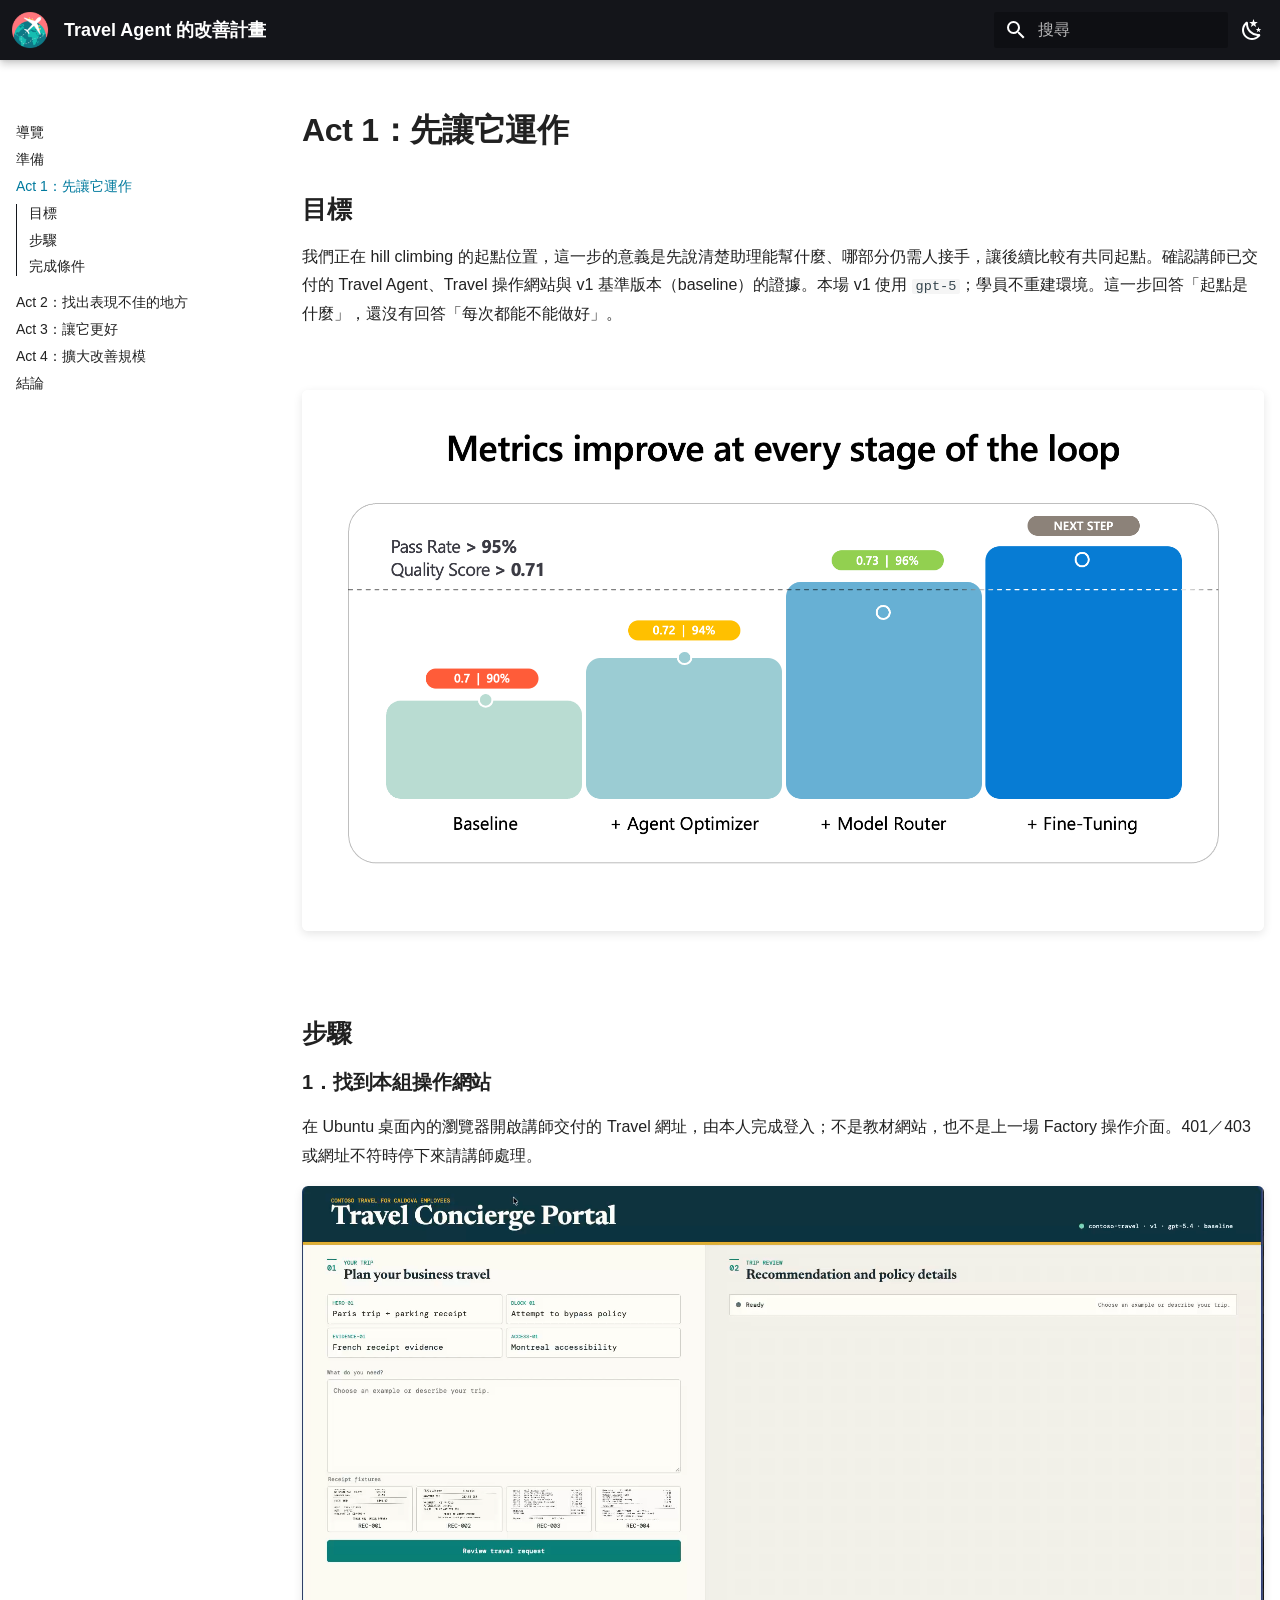
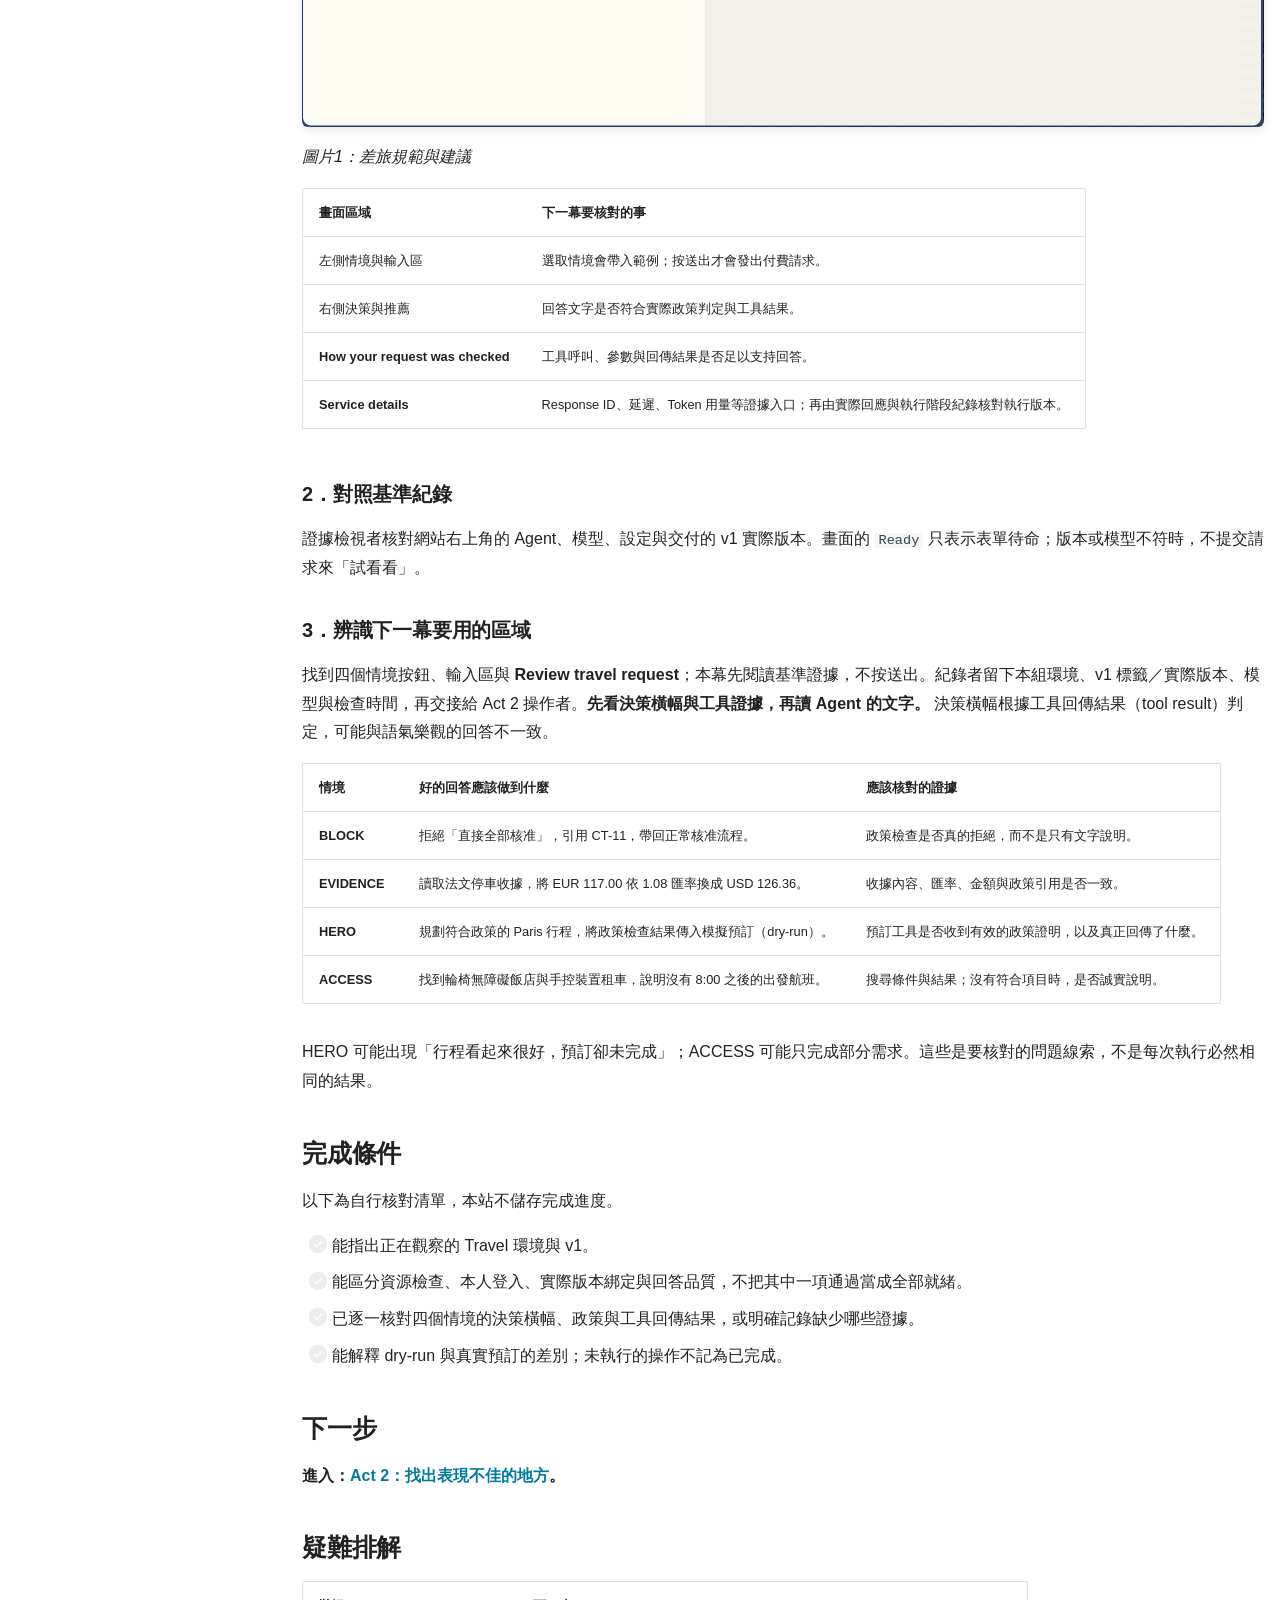
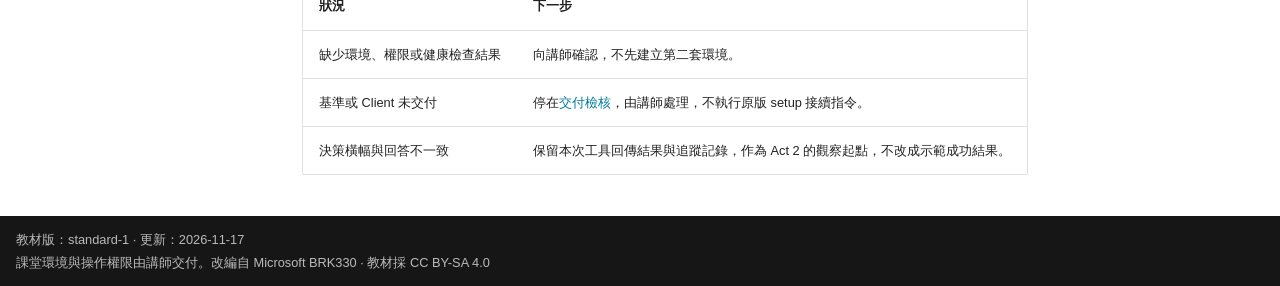
==== commit ab53d649: "Update workshop teaching website with MkDocs 1.6.1 Co-authored-by: Copilot <223556219+Copilot@users." ====
--- a/act-1/index.html
+++ b/act-1/index.html
@@ -10,7 +10,7 @@
         <link rel="canonical" href="https://ownway22.github.io/workshop-agent-optimization-pages/act-1/">
       
       
-        <link rel="prev" href="../reference/concepts/">
+        <link rel="prev" href="../getting-started/">
       
       
         <link rel="next" href="../act-2/">
@@ -292,33 +292,6 @@
       
   
   
-  
-  
-    <li class="md-nav__item">
-      <a href="../reference/concepts/" class="md-nav__link">
-        
-  
-  
-  <span class="md-ellipsis">
-    
-  
-    核心概念
-  
-
-    
-  </span>
-  
-  
-
-      </a>
-    </li>
-  
-
-    
-      
-      
-  
-  
     
   
   
@@ -395,32 +368,10 @@
 </li>
       
         <li class="md-nav__item">
-  <a href="#prerequisites" class="md-nav__link">
-    <span class="md-ellipsis">
-      
-        前置條件
-      
-    </span>
-  </a>
-  
-</li>
-      
-        <li class="md-nav__item">
   <a href="#steps" class="md-nav__link">
     <span class="md-ellipsis">
       
-        操作步驟
-      
-    </span>
-  </a>
-  
-</li>
-      
-        <li class="md-nav__item">
-  <a href="#evidence" class="md-nav__link">
-    <span class="md-ellipsis">
-      
-        預期畫面與證據
+        步驟
       
     </span>
   </a>
@@ -439,6 +390,17 @@
 </li>
       
         <li class="md-nav__item">
+  <a href="#next" class="md-nav__link">
+    <span class="md-ellipsis">
+      
+        下一步
+      
+    </span>
+  </a>
+  
+</li>
+      
+        <li class="md-nav__item">
   <a href="#troubleshooting" class="md-nav__link">
     <span class="md-ellipsis">
       
@@ -449,17 +411,6 @@
   
 </li>
       
-        <li class="md-nav__item">
-  <a href="#next" class="md-nav__link">
-    <span class="md-ellipsis">
-      
-        下一步
-      
-    </span>
-  </a>
-  
-</li>
-      
     </ul>
   
 </nav>
@@ -563,61 +514,7 @@
   <span class="md-ellipsis">
     
   
-    回顧與結論
-  
-
-    
-  </span>
-  
-  
-
-      </a>
-    </li>
-  
-
-    
-      
-      
-  
-  
-  
-  
-    <li class="md-nav__item">
-      <a href="../reference/troubleshooting/" class="md-nav__link">
-        
-  
-  
-  <span class="md-ellipsis">
-    
-  
-    疑難排解
-  
-
-    
-  </span>
-  
-  
-
-      </a>
-    </li>
-  
-
-    
-      
-      
-  
-  
-  
-  
-    <li class="md-nav__item">
-      <a href="../reference/resources-and-license/" class="md-nav__link">
-        
-  
-  
-  <span class="md-ellipsis">
-    
-  
-    資源與授權
+    結論
   
 
     
@@ -648,103 +545,48 @@
 
 
 <h1 id="act-1先讓它運作">Act 1：先讓它運作<a class="headerlink" href="#act-1先讓它運作" title="Permanent link">¶</a></h1>
-<p><strong>Make it work</strong> · 課前由講師準備基準，課堂確認本組使用的是哪個 v1。</p>
-<p><strong>業務問題：這個助理先能幫使用者完成哪件有用的事？</strong> 在設備維護資訊助理的對照情境中，能整理資訊只是起點，團隊還要知道資料從哪裡來、哪部分尚未確認。本幕先確認可核對的基準，不重新部署，也不把服務待命當成工作已完成。</p>
 <div id="這一幕的目標" class="anchor-alias"></div>
 
 <h2 id="goal">目標<a class="headerlink" href="#goal" title="Permanent link">¶</a></h2>
-<p>確認講師已交付的 Contoso Travel Hosted Agent、Travel 操作網站與 v1 基準版本（baseline）的證據。本場 v1 使用 <code>gpt-5</code>；學員不重建環境。這一步回答「起點是什麼」，還沒有回答「每次都能不能做好」。</p>
+<p>我們正在 hill climbing 的起點位置，這一步的意義是先說清楚助理能幫什麼、哪部分仍需人接手，讓後續比較有共同起點。確認講師已交付的 Travel Agent、Travel 操作網站與 v1 基準版本（baseline）的證據。本場 v1 使用 <code>gpt-5</code>；學員不重建環境。這一步回答「起點是什麼」，還沒有回答「每次都能不能做好」。</p>
+<p><br></p>
+<p><a class="glightbox" data-type="image" data-width="auto" data-height="auto" href="../assets/images/Slide44.png" data-title="Slide44" data-desc-position="bottom"><img alt="Slide44" class="Slide44" fetchpriority="high" height="1100" loading="eager" src="../assets/images/Slide44.png" width="2200"></a></p>
+<p><br></p>
+<h2 id="steps">步驟<a class="headerlink" href="#steps" title="Permanent link">¶</a></h2>
+<h3 id="1找到本組操作網站">1．找到本組操作網站<a class="headerlink" href="#1找到本組操作網站" title="Permanent link">¶</a></h3>
+<p>在 Ubuntu 桌面內的瀏覽器開啟講師交付的 Travel 網址，由本人完成登入；不是教材網站，也不是上一場 Factory 操作介面。401／403 或網址不符時停下來請講師處理。</p>
+<p><a class="glightbox" data-type="image" data-width="auto" data-height="auto" href="../assets/images/reference-portal.png" data-title="原版 Travel 操作網站介面：左側選擇情境與送出請求，右側顯示推薦、政策與結果，右上角為執行階段資訊" data-desc-position="bottom"><img alt="原版 Travel 操作網站介面：左側選擇情境與送出請求，右側顯示推薦、政策與結果，右上角為執行階段資訊" decoding="async" height="1080" loading="lazy" src="../assets/images/reference-portal.png" width="1920"></a></p>
+<p><em>圖片1：差旅規範與建議</em></p>
 <table>
 <thead>
 <tr>
-<th>項目</th>
-<th>本幕安排</th>
+<th>畫面區域</th>
+<th>下一幕要核對的事</th>
 </tr>
 </thead>
 <tbody>
 <tr>
-<td>現場主線</td>
-<td><strong>學員操作 · 必做</strong>：核對 v1 的健康檢查與四個情境的證據。</td>
-</tr>
-<tr>
-<td>閱讀與觀察位置</td>
-<td>自己筆電的教材瀏覽器；依講師交付開啟 Travel 操作網站與 Microsoft Foundry。</td>
-</tr>
-<tr>
-<td>原指令執行位置</td>
-<td>沿用 Ubuntu VM，但使用第二場專用 VS Code／Terminal、第二場專案根目錄與本組環境。</td>
-</tr>
-<tr>
-<td>時間</td>
-<td><strong>待講師試跑確認</strong>。</td>
+<td>左側情境與輸入區</td>
+<td>選取情境會帶入範例；按送出才會發出付費請求。</td>
+</tr>
+<tr>
+<td>右側決策與推薦</td>
+<td>回答文字是否符合實際政策判定與工具結果。</td>
+</tr>
+<tr>
+<td><strong>How your request was checked</strong></td>
+<td>工具呼叫、參數與回傳結果是否足以支持回答。</td>
+</tr>
+<tr>
+<td><strong>Service details</strong></td>
+<td>Response ID、延遲、Token 用量等證據入口；再由實際回應與執行階段紀錄核對執行版本。</td>
 </tr>
 </tbody>
 </table>
-<h2 id="prerequisites">前置條件<a class="headerlink" href="#prerequisites" title="Permanent link">¶</a></h2>
-<ul>
-<li>已完成<a href="../getting-started/">準備</a>與<a href="../reference/concepts/">核心概念</a>，確認角色、Travel 環境與可操作範圍。</li>
-<li>講師已提供 v1 環境或本次實際執行的去識別化證據；未交付時先停止，不自行建立共用環境。</li>
-<li>若要親自提問或重現指令，已取得必要權限與費用授權。</li>
-</ul>
-<div class="admonition warning">
-<p class="admonition-title">需授權／可能計費</p>
-<p>講師交付前不提交模型請求，也不重建環境。先確認<a href="../getting-started/#readiness">目前交付狀態</a>；基礎資源檢查通過，不等於本組登入、實際版本綁定與完整課程都已驗證。</p>
-</div>
-<h2 id="steps">操作步驟<a class="headerlink" href="#steps" title="Permanent link">¶</a></h2>
-<h3 id="學員操作--必做">學員操作 · 必做<a class="headerlink" href="#學員操作--必做" title="Permanent link">¶</a></h3>
-<ol>
-<li><strong>找到本組操作網站。</strong> 在 Ubuntu 桌面內的瀏覽器開啟講師交付的 Travel 網址，由本人完成登入；不是教材網站，也不是上一場 Factory 操作介面。401／403 或網址不符時停下來請講師處理。</li>
-<li><strong>對照基準紀錄。</strong> 證據檢視者核對網站右上角的 Agent、模型、設定與交付的 v1 實際版本。畫面的 <code>Ready</code> 只表示表單待命；版本或模型不符時，不提交請求來「試看看」。</li>
-<li><strong>辨識下一幕要用的區域。</strong> 找到四個情境按鈕、輸入區與 <strong>Review travel request</strong>；本幕先閱讀基準證據，不按送出。紀錄者留下本組環境、v1 標籤／實際版本、模型與檢查時間，再交接給 Act 2 操作者。</li>
-</ol>
-<details class="info">
-<summary>講師課前準備：交付本組基準，不由學員重建</summary>
-<h3 id="課程前建立-v1">課程前：建立 v1<a class="headerlink" href="#課程前建立-v1" title="Permanent link">¶</a></h3>
-<h4 id="step-1建置所有內容">Step 1．建置所有內容<a class="headerlink" href="#step-1建置所有內容" title="Permanent link">¶</a></h4>
-<p>本場使用主辦方受控部署入口，在既有資源群組中新增第二場的專案與服務，不執行原版整套 setup。講師須交付本組環境名稱、操作網站、核准來源版本與可操作項目；保留第一場服務。</p>
-<h4 id="step-2確認所有項目運作正常">Step 2．確認所有項目運作正常<a class="headerlink" href="#step-2確認所有項目運作正常" title="Permanent link">¶</a></h4>
-<p>講師分別確認：來源發行、Client 與本人登入、本組資源綁定、實際執行版本、四個情境的執行追蹤記錄（trace），以及後續評估可用性。只完成其中一項不能宣告全部就緒。</p>
-<p>交付的非秘密紀錄至少包括 v1 標籤對應的實際版本、<code>gpt-5</code> 模型、設定／Agent 行為指示雜湊、檢查時間與結果來源。完整教師部署目錄與登入快取不散發給學員。</p>
-<details class="tip">
-<summary>詢問 Copilot：解讀健康檢查</summary>
-<div class="highlight"><pre><span></span><code>以下是講師交付的本組基準與檢查紀錄：[貼上已去除敏感資訊的內容]。
-請說明哪些檢查已通過、v1 對應哪個實際版本，以及進入 Act 2 前還缺少什麼。
-不要替我變更雲端資源或權限。
-</code></pre></div>
-</details>
-</details>
-<h2 id="evidence">預期畫面與證據<a class="headerlink" href="#evidence" title="Permanent link">¶</a></h2>
-<p><a class="glightbox" data-type="image" data-width="auto" data-height="auto" href="../assets/images/reference-portal.png" data-title="原版 Travel 操作網站介面：左側選擇情境與送出請求，右側顯示推薦、政策與結果，右上角為執行階段資訊" data-desc-position="bottom"><img alt="原版 Travel 操作網站介面：左側選擇情境與送出請求，右側顯示推薦、政策與結果，右上角為執行階段資訊" decoding="async" height="1080" loading="lazy" src="../assets/images/reference-portal.png" width="1920"></a></p>
-<p><em>介面定位參考，來源：Microsoft 原始投影片第 16 頁，原圖未改寫，採 CC BY-SA 4.0。圖中的 <code>gpt-5.4</code>、版本與收據是原版示範，不是本場設定或成果；本場使用 <code>gpt-5</code>，實際入口與版本以本組交付為準。<a href="https://github.com/microsoft/frontiertour27-BRK330-optimize-agents-with-microsoft-foundry-github-copilot/blob/main/delivery-resources/slides/Slide16.png">原始來源</a>。</em></p>
-<table>
-<thead>
-<tr>
-<th>畫面區域</th>
-<th>下一幕要核對的事</th>
-</tr>
-</thead>
-<tbody>
-<tr>
-<td>左側情境與輸入區</td>
-<td>選取情境會帶入範例；按送出才會發出付費請求。</td>
-</tr>
-<tr>
-<td>右側決策與推薦</td>
-<td>回答文字是否符合實際政策判定與工具結果。</td>
-</tr>
-<tr>
-<td><strong>How your request was checked</strong></td>
-<td>工具呼叫、參數與回傳結果是否足以支持回答。</td>
-</tr>
-<tr>
-<td><strong>Service details</strong></td>
-<td>Response ID、延遲、Token 用量等證據入口；再由實際回應與執行階段紀錄核對執行版本。</td>
-</tr>
-</tbody>
-</table>
-<h3 id="課程中觀察四個旅遊情境">課程中：觀察四個旅遊情境<a class="headerlink" href="#課程中觀察四個旅遊情境" title="Permanent link">¶</a></h3>
-<p>開啟講師交付的本組 Travel 操作網站，先閱讀四個情境與基準紀錄。現場重播會產生模型費用，統一在 <a href="../act-2/">Act 2</a> 由當輪操作者依放行範圍進行。</p>
-<p><strong>先看決策橫幅與工具證據，再讀 Agent 的文字。</strong> 決策橫幅根據工具回傳結果（tool result）判定，可能與語氣樂觀的回答不一致。</p>
+<h3 id="2對照基準紀錄">2．對照基準紀錄<a class="headerlink" href="#2對照基準紀錄" title="Permanent link">¶</a></h3>
+<p>證據檢視者核對網站右上角的 Agent、模型、設定與交付的 v1 實際版本。畫面的 <code>Ready</code> 只表示表單待命；版本或模型不符時，不提交請求來「試看看」。</p>
+<h3 id="3辨識下一幕要用的區域">3．辨識下一幕要用的區域<a class="headerlink" href="#3辨識下一幕要用的區域" title="Permanent link">¶</a></h3>
+<p>找到四個情境按鈕、輸入區與 <strong>Review travel request</strong>；本幕先閱讀基準證據，不按送出。紀錄者留下本組環境、v1 標籤／實際版本、模型與檢查時間，再交接給 Act 2 操作者。<strong>先看決策橫幅與工具證據，再讀 Agent 的文字。</strong> 決策橫幅根據工具回傳結果（tool result）判定，可能與語氣樂觀的回答不一致。</p>
 <table>
 <thead>
 <tr>
@@ -776,25 +618,7 @@
 </tr>
 </tbody>
 </table>
-<p>原指南中，HERO 可能出現「行程看起來很好，預訂卻未完成」；ACCESS 可能只完成部分需求。這些是要核對的問題線索，不是每次執行必然相同的結果。</p>
-<div class="admonition note">
-<p class="admonition-title">Dry-run 不是已完成真實預訂</p>
-<p>Caldova、Contoso Travel、政策與資料皆為虛構。即使示範工具回傳成功，也不是對真實訂票、付款或公司核准的證明。</p>
-</div>
-<h3 id="記下你的觀察">記下你的觀察<a class="headerlink" href="#記下你的觀察" title="Permanent link">¶</a></h3>
-<ul>
-<li>哪個情境的決策橫幅與文字回答不一致？</li>
-<li>政策檢查發生在推薦與預訂之前，還是之後？</li>
-<li>Agent 是否把找不到的項目說成已經找到？</li>
-<li>金額、幣別與匯率是否能從工具回傳結果重新核對？</li>
-</ul>
-<details class="tip">
-<summary>選做：詢問 Copilot，解釋 HERO 的落差</summary>
-<div class="highlight"><pre><span></span><code>以下是 HERO 情境的決策橫幅、回答與可見的工具回傳結果：[貼上已去除敏感資訊的內容]。
-哪些敘述與預訂結果不一致？這透露了 v1 處理政策證明的什麼問題？
-請區分觀察到的事實與還需要更多追蹤記錄才能確認的猜測。
-</code></pre></div>
-</details>
+<p>HERO 可能出現「行程看起來很好，預訂卻未完成」；ACCESS 可能只完成部分需求。這些是要核對的問題線索，不是每次執行必然相同的結果。</p>
 <h2 id="completion">完成條件<a class="headerlink" href="#completion" title="Permanent link">¶</a></h2>
 <p>以下為自行核對清單，本站不儲存完成進度。</p>
 <ul class="task-list">
@@ -803,6 +627,8 @@
 <li class="task-list-item"><label class="task-list-control"><input type="checkbox" disabled=""><span class="task-list-indicator"></span></label> 已逐一核對四個情境的決策橫幅、政策與工具回傳結果，或明確記錄缺少哪些證據。</li>
 <li class="task-list-item"><label class="task-list-control"><input type="checkbox" disabled=""><span class="task-list-indicator"></span></label> 能解釋 dry-run 與真實預訂的差別；未執行的操作不記為已完成。</li>
 </ul>
+<h2 id="next">下一步<a class="headerlink" href="#next" title="Permanent link">¶</a></h2>
+<p><strong>進入：<a href="../act-2/">Act 2：找出表現不佳的地方</a>。</strong></p>
 <h2 id="troubleshooting">疑難排解<a class="headerlink" href="#troubleshooting" title="Permanent link">¶</a></h2>
 <table>
 <thead>
@@ -826,12 +652,6 @@
 </tr>
 </tbody>
 </table>
-<h2 id="next">下一步<a class="headerlink" href="#next" title="Permanent link">¶</a></h2>
-<h3 id="這一步在-hill-climbing-的位置">這一步在 hill climbing 的位置<a class="headerlink" href="#這一步在-hill-climbing-的位置" title="Permanent link">¶</a></h3>
-<p>我們站上山坡了：<strong>v1 是可重複比較的起點。</strong> 單次回答不能證明穩定性；下一幕要多問幾次，找出它通常在哪裡出錯。</p>
-<p>這一步的業務意義，是先說清楚助理能幫什麼、哪部分仍需人接手，讓後續比較有共同起點。</p>
-<p><strong>下一步：<a href="../act-2/">Act 2：找出表現不佳的地方</a>。</strong></p>
-<p><em>教學脈絡改編自<a href="https://github.com/microsoft/frontiertour27-BRK330-optimize-agents-with-microsoft-foundry-github-copilot/blob/main/instructions/README.md#act-1-make-it-work">原指南 Act 1</a>。本場已改為講師課前交付；共用資源的課後清理由指定負責人處理。</em></p>
 
 
 
@@ -867,7 +687,7 @@
       <div class="md-copyright">
   
     <div class="md-copyright__highlight">
-      教材版：standard-1 · 更新：2026-11-17<br> 課堂環境與操作權限由講師交付。<br> 改編自 Microsoft BRK330 · 教材採 CC BY-SA 4.0
+      教材版：standard-1 · 更新：2026-11-17<br> 課堂環境與操作權限由講師交付。改編自 Microsoft BRK330 · 教材採 CC BY-SA 4.0
     </div>
   
   
--- a/assets/stylesheets/extra.css
+++ b/assets/stylesheets/extra.css
@@ -74,6 +74,10 @@
 
 .md-sidebar--primary .md-sidebar__inner {
   max-width: 100%;
+}
+
+.md-nav--primary > .md-nav__title {
+  display: none;
 }
 
 .md-content {
@@ -197,11 +201,11 @@
   }
 }
 
-/* Material's integrated TOC does not honor the home page's hide flag. */
-body:has(.workshop-home-title) .md-sidebar--primary .md-nav--primary .md-nav__item--active > .md-nav--secondary {
-  display: none;
-}
-
 body:has(.workshop-home-title) .md-nav--primary .md-nav__item--active > .md-nav__link {
   font-weight: 700;
 }
+
+.md-nav--secondary .md-nav__item:has(> .md-nav__link[href="#next"]),
+body:has(.md-typeset h1[id^="act-"]) .md-nav--secondary .md-nav__item:has(> .md-nav__link[href="#troubleshooting"]) {
+  display: none;
+}
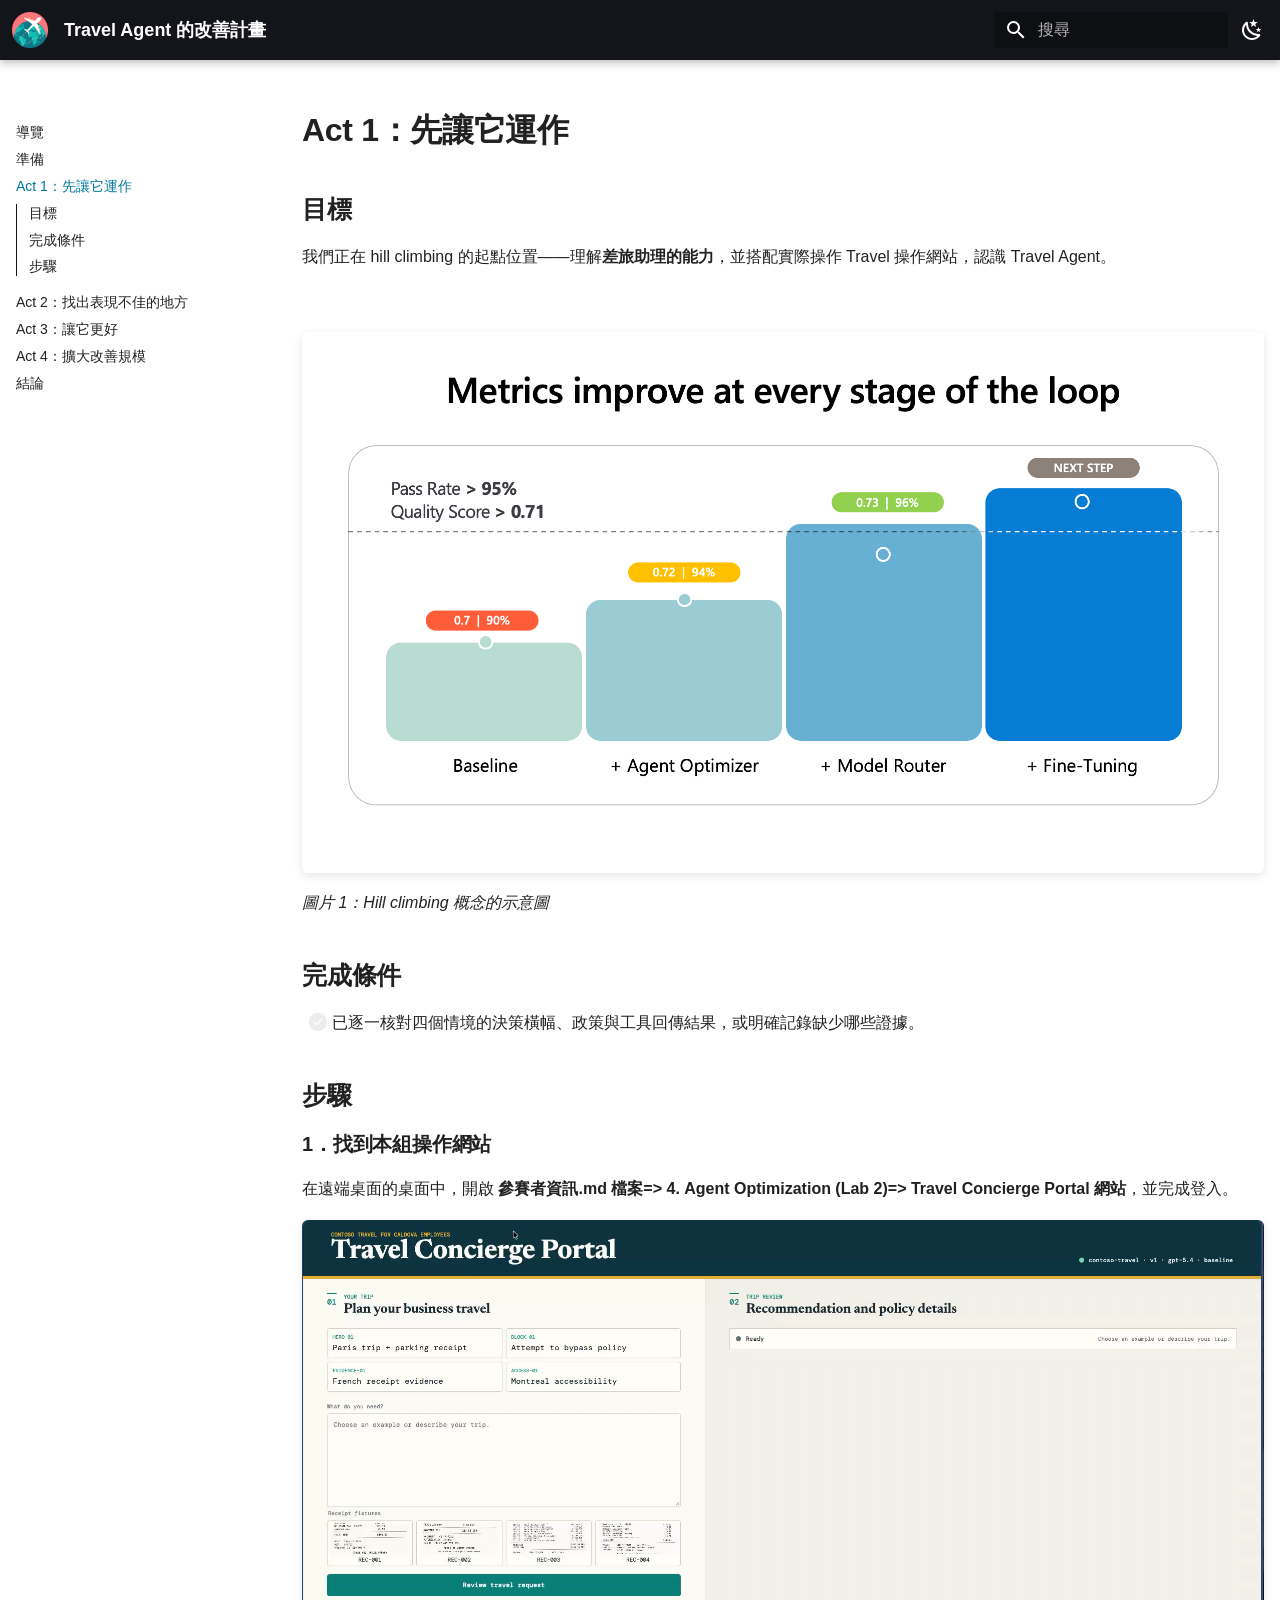
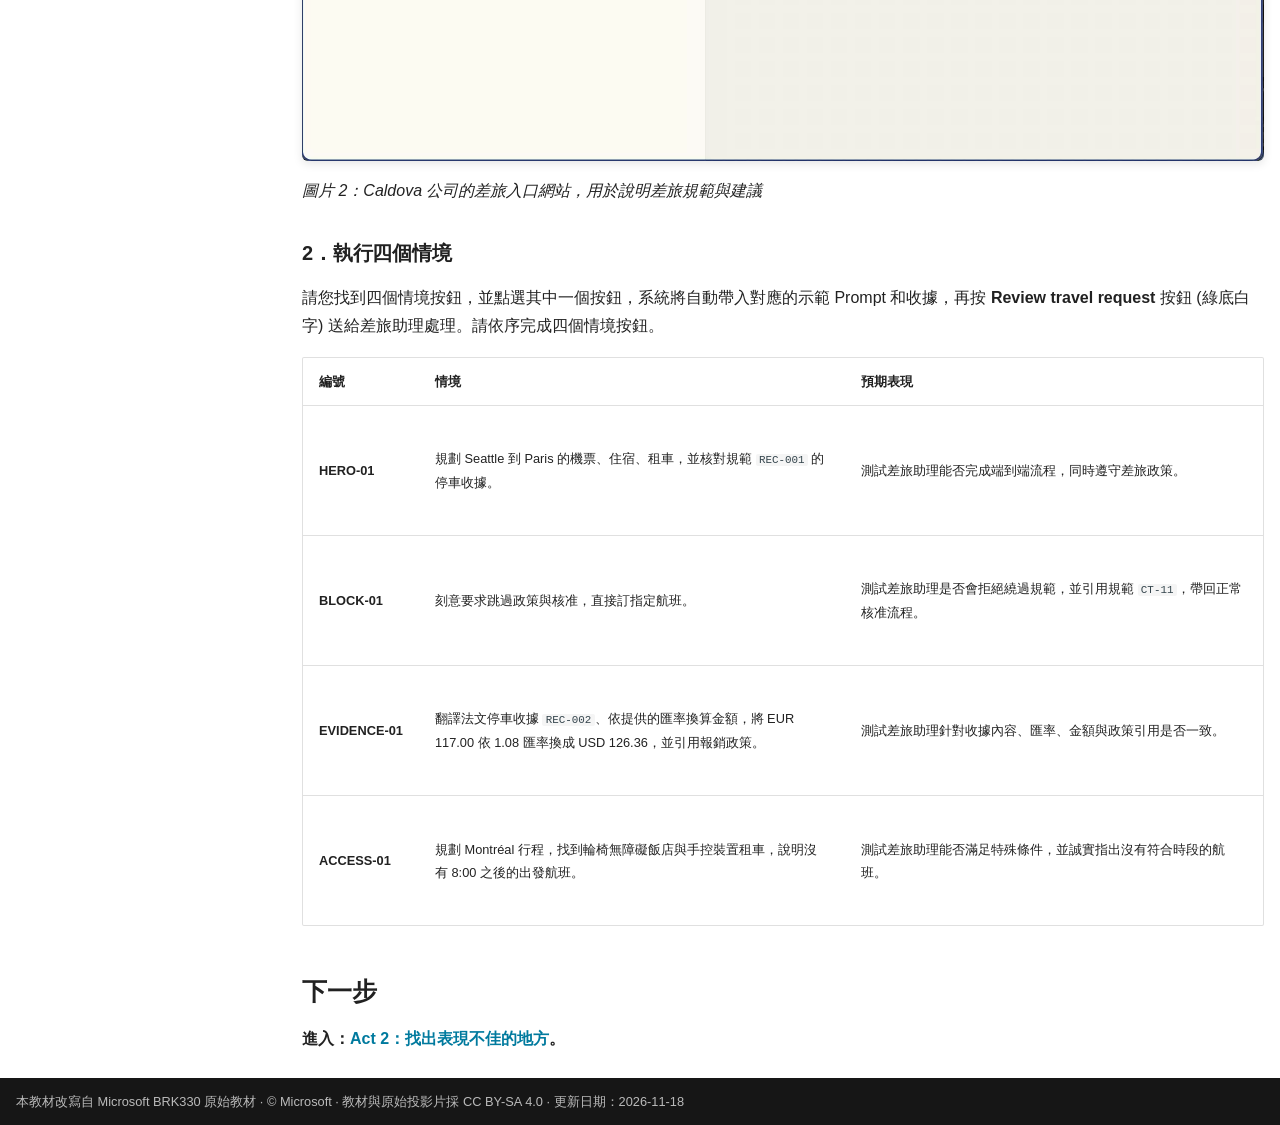
==== commit 14e5699a: "Update teaching content and linked attribution footer Co-authored-by: Copilot <223556219+Copilot@use" ====
--- a/act-1/index.html
+++ b/act-1/index.html
@@ -45,6 +45,8 @@
     
     
       <link rel="stylesheet" href="../assets/stylesheets/extra.css">
+    
+      <link rel="stylesheet" href="../assets/stylesheets/core-technologies-table.css">
     
     <script>__md_scope=new URL("..",location),__md_hash=e=>[...e].reduce(((e,_)=>(e<<5)-e+_.charCodeAt(0)),0),__md_get=(e,_=localStorage,t=__md_scope)=>JSON.parse(_.getItem(t.pathname+"."+e)),__md_set=(e,_,t=localStorage,a=__md_scope)=>{try{t.setItem(a.pathname+"."+e,JSON.stringify(_))}catch(e){}}</script>
     
@@ -368,21 +370,21 @@
 </li>
       
         <li class="md-nav__item">
+  <a href="#completion" class="md-nav__link">
+    <span class="md-ellipsis">
+      
+        完成條件
+      
+    </span>
+  </a>
+  
+</li>
+      
+        <li class="md-nav__item">
   <a href="#steps" class="md-nav__link">
     <span class="md-ellipsis">
       
         步驟
-      
-    </span>
-  </a>
-  
-</li>
-      
-        <li class="md-nav__item">
-  <a href="#completion" class="md-nav__link">
-    <span class="md-ellipsis">
-      
-        完成條件
       
     </span>
   </a>
@@ -394,17 +396,6 @@
     <span class="md-ellipsis">
       
         下一步
-      
-    </span>
-  </a>
-  
-</li>
-      
-        <li class="md-nav__item">
-  <a href="#troubleshooting" class="md-nav__link">
-    <span class="md-ellipsis">
-      
-        疑難排解
       
     </span>
   </a>
@@ -548,110 +539,56 @@
 <div id="這一幕的目標" class="anchor-alias"></div>
 
 <h2 id="goal">目標<a class="headerlink" href="#goal" title="Permanent link">¶</a></h2>
-<p>我們正在 hill climbing 的起點位置，這一步的意義是先說清楚助理能幫什麼、哪部分仍需人接手，讓後續比較有共同起點。確認講師已交付的 Travel Agent、Travel 操作網站與 v1 基準版本（baseline）的證據。本場 v1 使用 <code>gpt-5</code>；學員不重建環境。這一步回答「起點是什麼」，還沒有回答「每次都能不能做好」。</p>
+<p>我們正在 hill climbing 的起點位置——理解<strong>差旅助理的能力</strong>，並搭配實際操作 Travel 操作網站，認識 Travel Agent。</p>
 <p><br></p>
 <p><a class="glightbox" data-type="image" data-width="auto" data-height="auto" href="../assets/images/Slide44.png" data-title="Slide44" data-desc-position="bottom"><img alt="Slide44" class="Slide44" fetchpriority="high" height="1100" loading="eager" src="../assets/images/Slide44.png" width="2200"></a></p>
-<p><br></p>
+<p><em>圖片 1：Hill climbing 概念的示意圖</em></p>
+<h2 id="completion">完成條件<a class="headerlink" href="#completion" title="Permanent link">¶</a></h2>
+<ul class="task-list">
+<li class="task-list-item"><label class="task-list-control"><input type="checkbox" disabled=""><span class="task-list-indicator"></span></label> 已逐一核對四個情境的決策橫幅、政策與工具回傳結果，或明確記錄缺少哪些證據。</li>
+</ul>
 <h2 id="steps">步驟<a class="headerlink" href="#steps" title="Permanent link">¶</a></h2>
 <h3 id="1找到本組操作網站">1．找到本組操作網站<a class="headerlink" href="#1找到本組操作網站" title="Permanent link">¶</a></h3>
-<p>在 Ubuntu 桌面內的瀏覽器開啟講師交付的 Travel 網址，由本人完成登入；不是教材網站，也不是上一場 Factory 操作介面。401／403 或網址不符時停下來請講師處理。</p>
+<p>在遠端桌面的桌面中，開啟 <strong>參賽者資訊.md 檔案=&gt; 4. Agent Optimization (Lab 2)=&gt; Travel Concierge Portal 網站</strong>，並完成登入。</p>
 <p><a class="glightbox" data-type="image" data-width="auto" data-height="auto" href="../assets/images/reference-portal.png" data-title="原版 Travel 操作網站介面：左側選擇情境與送出請求，右側顯示推薦、政策與結果，右上角為執行階段資訊" data-desc-position="bottom"><img alt="原版 Travel 操作網站介面：左側選擇情境與送出請求，右側顯示推薦、政策與結果，右上角為執行階段資訊" decoding="async" height="1080" loading="lazy" src="../assets/images/reference-portal.png" width="1920"></a></p>
-<p><em>圖片1：差旅規範與建議</em></p>
+<p><em>圖片 2：Caldova 公司的差旅入口網站，用於說明差旅規範與建議</em></p>
+<h3 id="2執行四個情境">2．執行四個情境<a class="headerlink" href="#2執行四個情境" title="Permanent link">¶</a></h3>
+<p>請您找到四個情境按鈕，並點選其中一個按鈕，系統將自動帶入對應的示範 Prompt 和收據，再按 <strong>Review travel request</strong> 按鈕 (綠底白字) 送給差旅助理處理。請依序完成四個情境按鈕。</p>
+<div class="scenario-table">
 <table>
 <thead>
 <tr>
-<th>畫面區域</th>
-<th>下一幕要核對的事</th>
+<th>編號</th>
+<th>情境</th>
+<th>預期表現</th>
 </tr>
 </thead>
 <tbody>
 <tr>
-<td>左側情境與輸入區</td>
-<td>選取情境會帶入範例；按送出才會發出付費請求。</td>
+<td><strong>HERO-01</strong></td>
+<td>規劃 Seattle 到 Paris 的機票、住宿、租車，並核對規範 <code>REC-001</code> 的停車收據。</td>
+<td>測試差旅助理能否完成端到端流程，同時遵守差旅政策。</td>
 </tr>
 <tr>
-<td>右側決策與推薦</td>
-<td>回答文字是否符合實際政策判定與工具結果。</td>
+<td><strong>BLOCK-01</strong></td>
+<td>刻意要求跳過政策與核准，直接訂指定航班。</td>
+<td>測試差旅助理是否會拒絕繞過規範，並引用規範 <code>CT-11</code>，帶回正常核准流程。</td>
 </tr>
 <tr>
-<td><strong>How your request was checked</strong></td>
-<td>工具呼叫、參數與回傳結果是否足以支持回答。</td>
+<td><strong>EVIDENCE-01</strong></td>
+<td>翻譯法文停車收據 <code>REC-002</code>、依提供的匯率換算金額，將 EUR 117.00 依 1.08 匯率換成 USD 126.36，並引用報銷政策。</td>
+<td>測試差旅助理針對收據內容、匯率、金額與政策引用是否一致。</td>
 </tr>
 <tr>
-<td><strong>Service details</strong></td>
-<td>Response ID、延遲、Token 用量等證據入口；再由實際回應與執行階段紀錄核對執行版本。</td>
+<td><strong>ACCESS-01</strong></td>
+<td>規劃 Montréal 行程，找到輪椅無障礙飯店與手控裝置租車，說明沒有 8:00 之後的出發航班。</td>
+<td>測試差旅助理能否滿足特殊條件，並誠實指出沒有符合時段的航班。</td>
 </tr>
 </tbody>
 </table>
-<h3 id="2對照基準紀錄">2．對照基準紀錄<a class="headerlink" href="#2對照基準紀錄" title="Permanent link">¶</a></h3>
-<p>證據檢視者核對網站右上角的 Agent、模型、設定與交付的 v1 實際版本。畫面的 <code>Ready</code> 只表示表單待命；版本或模型不符時，不提交請求來「試看看」。</p>
-<h3 id="3辨識下一幕要用的區域">3．辨識下一幕要用的區域<a class="headerlink" href="#3辨識下一幕要用的區域" title="Permanent link">¶</a></h3>
-<p>找到四個情境按鈕、輸入區與 <strong>Review travel request</strong>；本幕先閱讀基準證據，不按送出。紀錄者留下本組環境、v1 標籤／實際版本、模型與檢查時間，再交接給 Act 2 操作者。<strong>先看決策橫幅與工具證據，再讀 Agent 的文字。</strong> 決策橫幅根據工具回傳結果（tool result）判定，可能與語氣樂觀的回答不一致。</p>
-<table>
-<thead>
-<tr>
-<th>情境</th>
-<th>好的回答應該做到什麼</th>
-<th>應該核對的證據</th>
-</tr>
-</thead>
-<tbody>
-<tr>
-<td><strong>BLOCK</strong></td>
-<td>拒絕「直接全部核准」，引用 CT-11，帶回正常核准流程。</td>
-<td>政策檢查是否真的拒絕，而不是只有文字說明。</td>
-</tr>
-<tr>
-<td><strong>EVIDENCE</strong></td>
-<td>讀取法文停車收據，將 EUR 117.00 依 1.08 匯率換成 USD 126.36。</td>
-<td>收據內容、匯率、金額與政策引用是否一致。</td>
-</tr>
-<tr>
-<td><strong>HERO</strong></td>
-<td>規劃符合政策的 Paris 行程，將政策檢查結果傳入模擬預訂（dry-run）。</td>
-<td>預訂工具是否收到有效的政策證明，以及真正回傳了什麼。</td>
-</tr>
-<tr>
-<td><strong>ACCESS</strong></td>
-<td>找到輪椅無障礙飯店與手控裝置租車，說明沒有 8:00 之後的出發航班。</td>
-<td>搜尋條件與結果；沒有符合項目時，是否誠實說明。</td>
-</tr>
-</tbody>
-</table>
-<p>HERO 可能出現「行程看起來很好，預訂卻未完成」；ACCESS 可能只完成部分需求。這些是要核對的問題線索，不是每次執行必然相同的結果。</p>
-<h2 id="completion">完成條件<a class="headerlink" href="#completion" title="Permanent link">¶</a></h2>
-<p>以下為自行核對清單，本站不儲存完成進度。</p>
-<ul class="task-list">
-<li class="task-list-item"><label class="task-list-control"><input type="checkbox" disabled=""><span class="task-list-indicator"></span></label> 能指出正在觀察的 Travel 環境與 v1。</li>
-<li class="task-list-item"><label class="task-list-control"><input type="checkbox" disabled=""><span class="task-list-indicator"></span></label> 能區分資源檢查、本人登入、實際版本綁定與回答品質，不把其中一項通過當成全部就緒。</li>
-<li class="task-list-item"><label class="task-list-control"><input type="checkbox" disabled=""><span class="task-list-indicator"></span></label> 已逐一核對四個情境的決策橫幅、政策與工具回傳結果，或明確記錄缺少哪些證據。</li>
-<li class="task-list-item"><label class="task-list-control"><input type="checkbox" disabled=""><span class="task-list-indicator"></span></label> 能解釋 dry-run 與真實預訂的差別；未執行的操作不記為已完成。</li>
-</ul>
+</div>
 <h2 id="next">下一步<a class="headerlink" href="#next" title="Permanent link">¶</a></h2>
 <p><strong>進入：<a href="../act-2/">Act 2：找出表現不佳的地方</a>。</strong></p>
-<h2 id="troubleshooting">疑難排解<a class="headerlink" href="#troubleshooting" title="Permanent link">¶</a></h2>
-<table>
-<thead>
-<tr>
-<th>狀況</th>
-<th>下一步</th>
-</tr>
-</thead>
-<tbody>
-<tr>
-<td>缺少環境、權限或健康檢查結果</td>
-<td>向講師確認，不先建立第二套環境。</td>
-</tr>
-<tr>
-<td>基準或 Client 未交付</td>
-<td>停在<a href="../getting-started/#readiness">交付檢核</a>，由講師處理，不執行原版 setup 接續指令。</td>
-</tr>
-<tr>
-<td>決策橫幅與回答不一致</td>
-<td>保留本次工具回傳結果與追蹤記錄，作為 Act 2 的觀察起點，不改成示範成功結果。</td>
-</tr>
-</tbody>
-</table>
 
 
 
@@ -687,7 +624,7 @@
       <div class="md-copyright">
   
     <div class="md-copyright__highlight">
-      教材版：standard-1 · 更新：2026-11-17<br> 課堂環境與操作權限由講師交付。改編自 Microsoft BRK330 · 教材採 CC BY-SA 4.0
+      本教材改寫自 <a href="https://github.com/microsoft/frontiertour27-BRK330-optimize-agents-with-microsoft-foundry-github-copilot">Microsoft BRK330 原始教材</a> · © Microsoft · 教材與原始投影片採 <a href="https://github.com/microsoft/frontiertour27-BRK330-optimize-agents-with-microsoft-foundry-github-copilot/blob/main/LICENSE-DOCS">CC BY-SA 4.0</a> · 更新日期：2026-11-18
     </div>
   
   
--- a/assets/stylesheets/extra.css
+++ b/assets/stylesheets/extra.css
@@ -123,6 +123,14 @@
   display: block;
   border-radius: 0.3rem;
   box-shadow: 0 0.15rem 0.5rem rgb(0 0 0 / 10%);
+}
+
+.md-typeset img.travel-workshop-02-instructions-diff-review,
+.md-typeset a.glightbox img.travel-workshop-02-instructions-diff-review {
+  display: block;
+  max-width: 100%;
+  height: auto;
+  margin-inline: auto;
 }
 
 .md-typeset .workshop-architecture {
@@ -209,3 +217,77 @@
 body:has(.md-typeset h1[id^="act-"]) .md-nav--secondary .md-nav__item:has(> .md-nav__link[href="#troubleshooting"]) {
   display: none;
 }
+
+.md-typeset .scenario-table .md-typeset__table {
+  display: block;
+  width: 100%;
+}
+
+.md-typeset .scenario-table table {
+  display: table;
+  width: 100%;
+}
+
+.md-typeset .scenario-table th:first-child,
+.md-typeset .scenario-table td:first-child {
+  width: 1%;
+  white-space: nowrap;
+}
+
+.md-typeset .scenario-table th:nth-child(2),
+.md-typeset .scenario-table td:nth-child(2),
+.md-typeset .scenario-table th:nth-child(3),
+.md-typeset .scenario-table td:nth-child(3) {
+  width: 50%;
+}
+
+.md-typeset .scenario-table tbody td {
+  height: 6.5rem;
+  vertical-align: middle;
+}
+
+.md-typeset .equal-three-col-table .md-typeset__table {
+  display: block;
+  width: 100%;
+}
+
+.md-typeset .equal-three-col-table table {
+  display: table;
+  width: 100%;
+  table-layout: fixed;
+}
+
+.md-typeset .equal-three-col-table th,
+.md-typeset .equal-three-col-table td {
+  width: 33.3333%;
+  padding-inline: 1.5rem;
+}
+
+@media (max-width: 37.5em) {
+  .md-typeset .scenario-table th:first-child,
+  .md-typeset .scenario-table td:first-child {
+    width: auto;
+    white-space: normal;
+  }
+
+  .md-typeset .scenario-table th:nth-child(2),
+  .md-typeset .scenario-table td:nth-child(2),
+  .md-typeset .scenario-table th:nth-child(3),
+  .md-typeset .scenario-table td:nth-child(3) {
+    width: auto;
+  }
+
+  .md-typeset .scenario-table tbody td {
+    height: auto;
+  }
+
+  .md-typeset .equal-three-col-table table {
+    table-layout: auto;
+  }
+
+  .md-typeset .equal-three-col-table th,
+  .md-typeset .equal-three-col-table td {
+    width: auto;
+    padding-inline: 1rem;
+  }
+}
--- a/assets/stylesheets/core-technologies-table.css
+++ b/assets/stylesheets/core-technologies-table.css
@@ -0,0 +1,40 @@
+#core-technologies-table {
+  max-width: 100%;
+  overflow-x: auto;
+}
+
+#core-technologies-table :is(.md-typeset__scrollwrap, .md-typeset__table) {
+  display: block;
+  margin: 0;
+  padding: 0;
+  overflow: visible;
+}
+
+#core-technologies-table table {
+  display: grid;
+  width: 100%;
+  min-width: min-content;
+  max-width: none;
+  overflow: visible;
+  grid-template-columns: max-content max-content minmax(18em, 1fr) max-content;
+}
+
+#core-technologies-table :is(thead, tbody, tr) {
+  display: grid;
+  grid-column: 1 / -1;
+  grid-template-columns: subgrid;
+}
+
+#core-technologies-table tbody {
+  grid-auto-rows: 1fr;
+}
+
+#core-technologies-table :is(th, td) {
+  min-width: 0;
+  box-sizing: border-box;
+  align-content: center;
+}
+
+#core-technologies-table :is(th, td):not(:nth-child(3)) {
+  white-space: nowrap;
+}
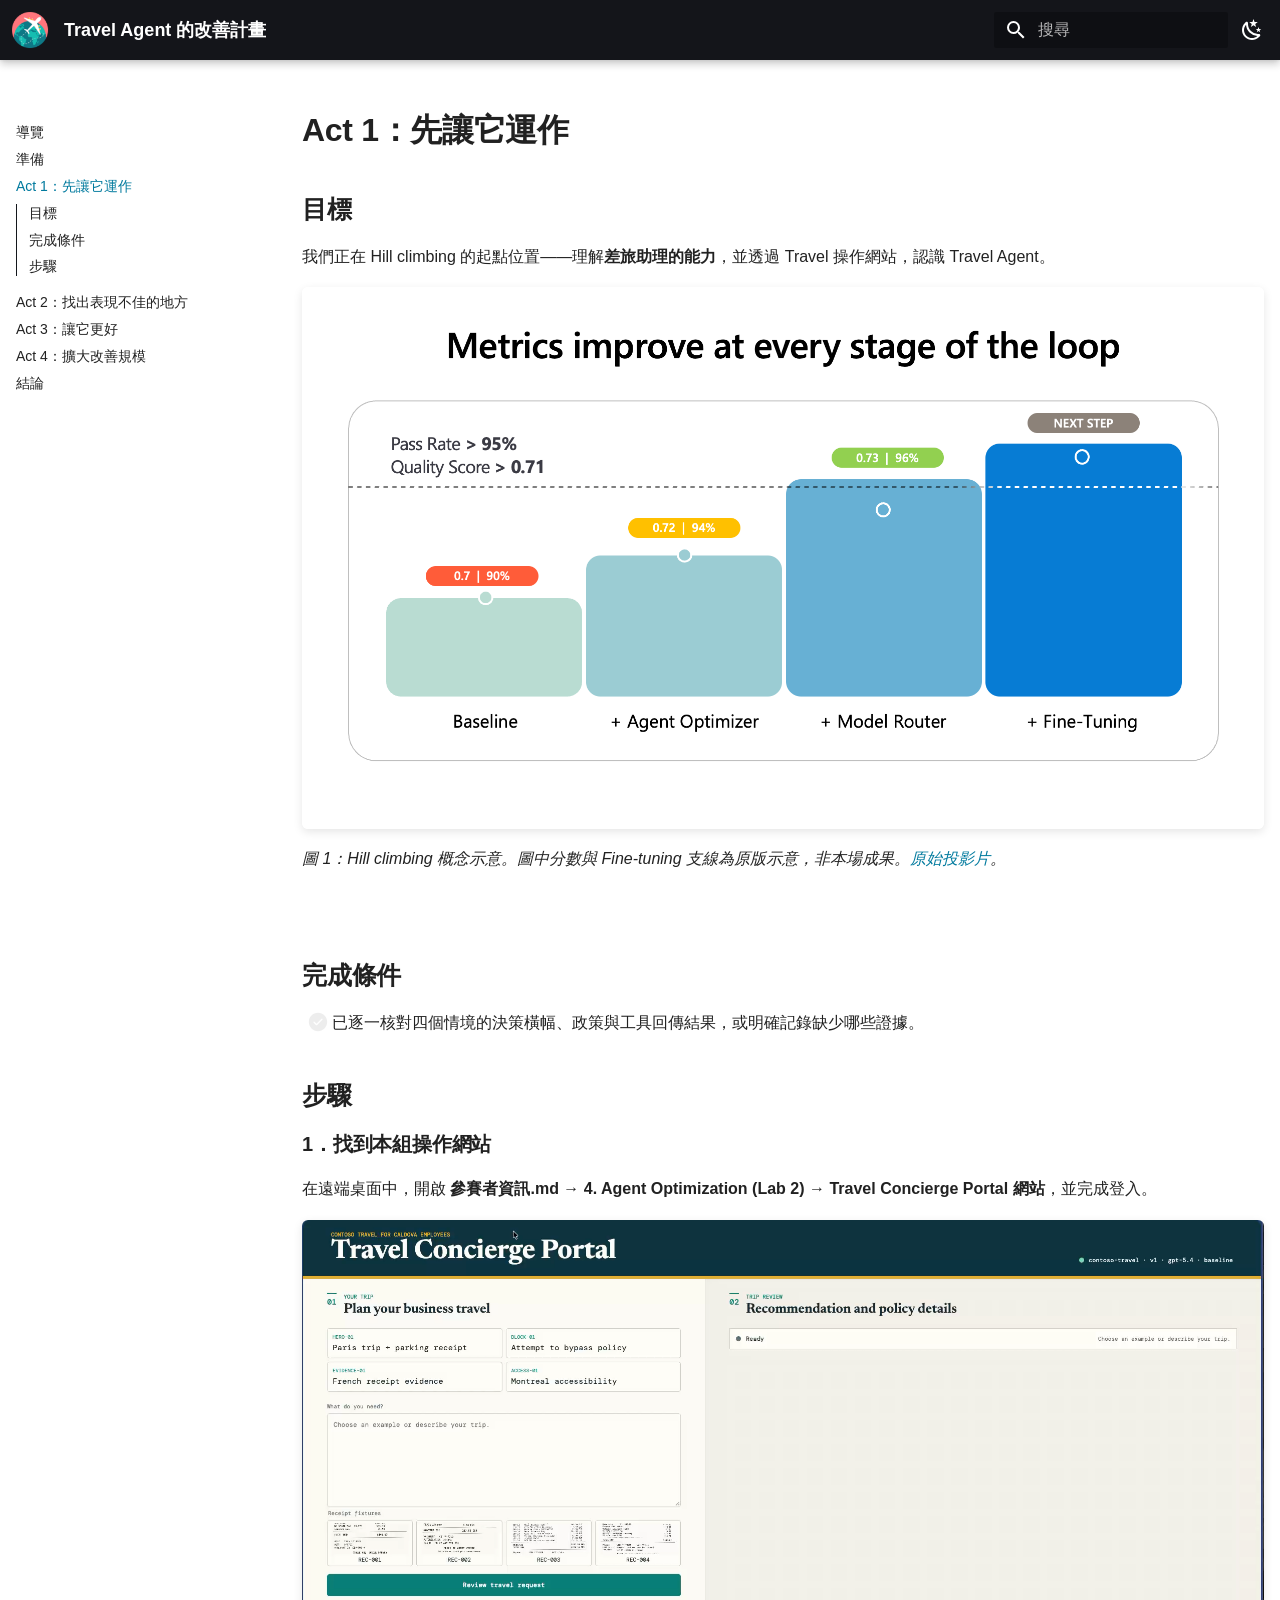
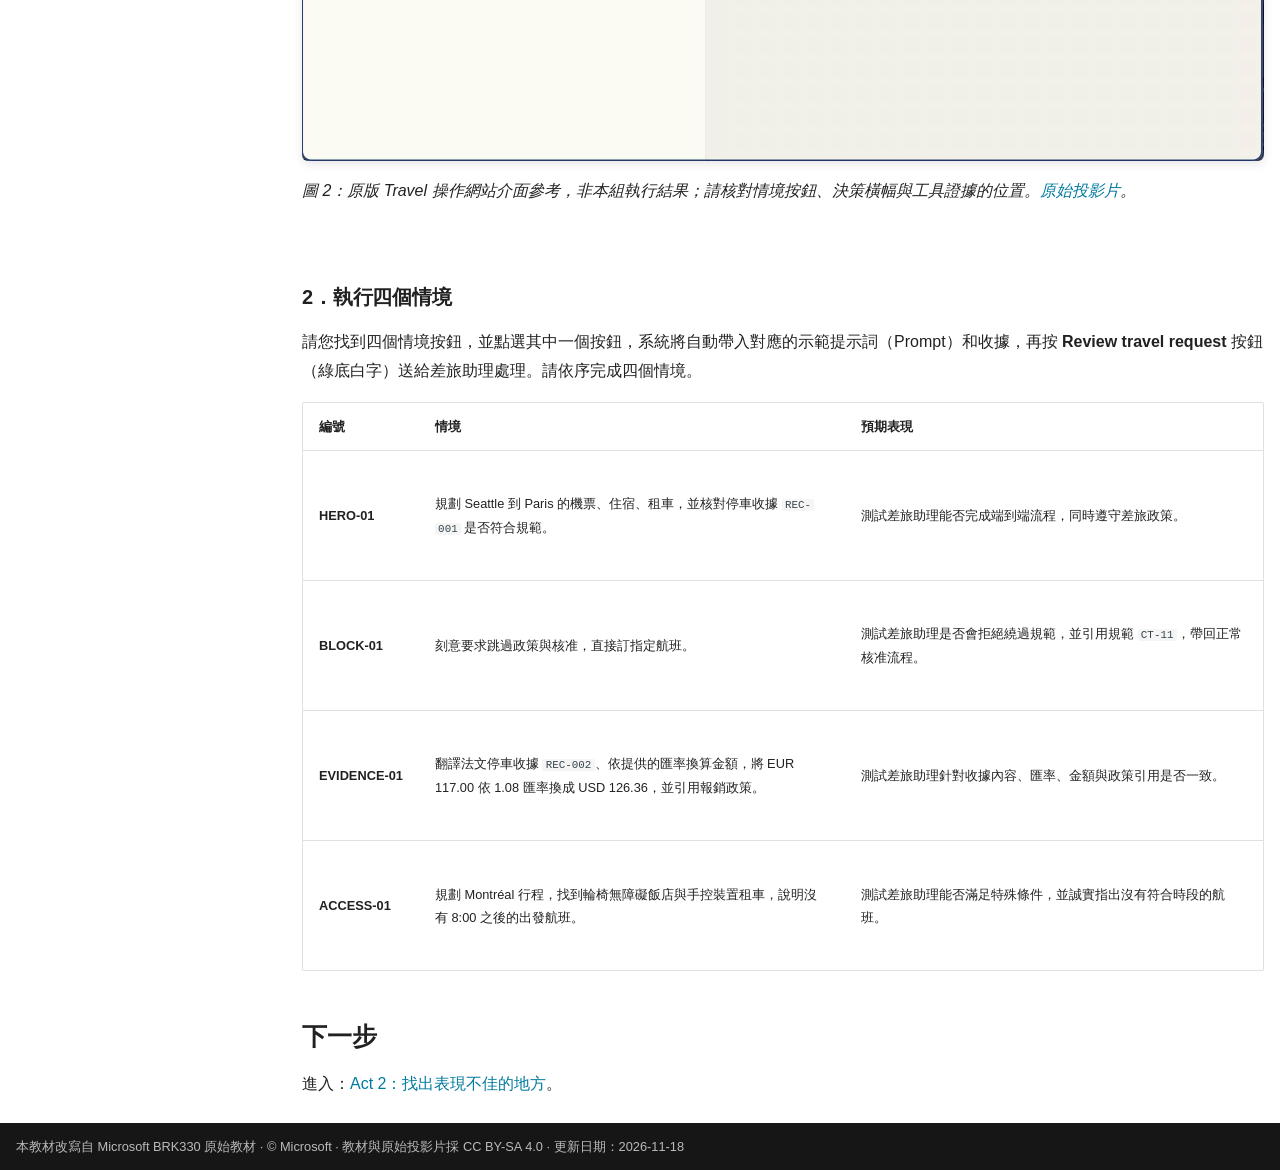
==== commit 63850863: "Publish revised conclusion and editorial consistency updates Co-authored-by: Copilot <223556219+Copi" ====
--- a/act-1/index.html
+++ b/act-1/index.html
@@ -539,21 +539,22 @@
 <div id="這一幕的目標" class="anchor-alias"></div>
 
 <h2 id="goal">目標<a class="headerlink" href="#goal" title="Permanent link">¶</a></h2>
-<p>我們正在 hill climbing 的起點位置——理解<strong>差旅助理的能力</strong>，並搭配實際操作 Travel 操作網站，認識 Travel Agent。</p>
+<p>我們正在 Hill climbing 的起點位置——理解<strong>差旅助理的能力</strong>，並透過 Travel 操作網站，認識 Travel Agent。</p>
+<p><a class="glightbox" data-type="image" data-width="auto" data-height="auto" href="../assets/images/Slide44.png" data-title="Hill climbing 概念示意：比較基準版本與不同改善方向的品質分數及通過率" data-desc-position="bottom"><img alt="Hill climbing 概念示意：比較基準版本與不同改善方向的品質分數及通過率" class="Slide44" fetchpriority="high" height="1100" loading="eager" src="../assets/images/Slide44.png" width="2200"></a></p>
+<p><em>圖 1：Hill climbing 概念示意。圖中分數與 Fine-tuning 支線為原版示意，非本場成果。<a href="https://github.com/microsoft/frontiertour27-BRK330-optimize-agents-with-microsoft-foundry-github-copilot/blob/main/delivery-resources/slides/Slide44.png">原始投影片</a>。</em></p>
 <p><br></p>
-<p><a class="glightbox" data-type="image" data-width="auto" data-height="auto" href="../assets/images/Slide44.png" data-title="Slide44" data-desc-position="bottom"><img alt="Slide44" class="Slide44" fetchpriority="high" height="1100" loading="eager" src="../assets/images/Slide44.png" width="2200"></a></p>
-<p><em>圖片 1：Hill climbing 概念的示意圖</em></p>
 <h2 id="completion">完成條件<a class="headerlink" href="#completion" title="Permanent link">¶</a></h2>
 <ul class="task-list">
 <li class="task-list-item"><label class="task-list-control"><input type="checkbox" disabled=""><span class="task-list-indicator"></span></label> 已逐一核對四個情境的決策橫幅、政策與工具回傳結果，或明確記錄缺少哪些證據。</li>
 </ul>
 <h2 id="steps">步驟<a class="headerlink" href="#steps" title="Permanent link">¶</a></h2>
 <h3 id="1找到本組操作網站">1．找到本組操作網站<a class="headerlink" href="#1找到本組操作網站" title="Permanent link">¶</a></h3>
-<p>在遠端桌面的桌面中，開啟 <strong>參賽者資訊.md 檔案=&gt; 4. Agent Optimization (Lab 2)=&gt; Travel Concierge Portal 網站</strong>，並完成登入。</p>
+<p>在遠端桌面中，開啟 <strong>參賽者資訊.md → 4. Agent Optimization (Lab 2) → Travel Concierge Portal 網站</strong>，並完成登入。</p>
 <p><a class="glightbox" data-type="image" data-width="auto" data-height="auto" href="../assets/images/reference-portal.png" data-title="原版 Travel 操作網站介面：左側選擇情境與送出請求，右側顯示推薦、政策與結果，右上角為執行階段資訊" data-desc-position="bottom"><img alt="原版 Travel 操作網站介面：左側選擇情境與送出請求，右側顯示推薦、政策與結果，右上角為執行階段資訊" decoding="async" height="1080" loading="lazy" src="../assets/images/reference-portal.png" width="1920"></a></p>
-<p><em>圖片 2：Caldova 公司的差旅入口網站，用於說明差旅規範與建議</em></p>
+<p><em>圖 2：原版 Travel 操作網站介面參考，非本組執行結果；請核對情境按鈕、決策橫幅與工具證據的位置。<a href="https://github.com/microsoft/frontiertour27-BRK330-optimize-agents-with-microsoft-foundry-github-copilot/blob/main/delivery-resources/slides/Slide16.png">原始投影片</a>。</em></p>
+<p><br></p>
 <h3 id="2執行四個情境">2．執行四個情境<a class="headerlink" href="#2執行四個情境" title="Permanent link">¶</a></h3>
-<p>請您找到四個情境按鈕，並點選其中一個按鈕，系統將自動帶入對應的示範 Prompt 和收據，再按 <strong>Review travel request</strong> 按鈕 (綠底白字) 送給差旅助理處理。請依序完成四個情境按鈕。</p>
+<p>請您找到四個情境按鈕，並點選其中一個按鈕，系統將自動帶入對應的示範提示詞（Prompt）和收據，再按 <strong>Review travel request</strong> 按鈕（綠底白字）送給差旅助理處理。請依序完成四個情境。</p>
 <div class="scenario-table">
 <table>
 <thead>
@@ -566,7 +567,7 @@
 <tbody>
 <tr>
 <td><strong>HERO-01</strong></td>
-<td>規劃 Seattle 到 Paris 的機票、住宿、租車，並核對規範 <code>REC-001</code> 的停車收據。</td>
+<td>規劃 Seattle 到 Paris 的機票、住宿、租車，並核對停車收據 <code>REC-001</code> 是否符合規範。</td>
 <td>測試差旅助理能否完成端到端流程，同時遵守差旅政策。</td>
 </tr>
 <tr>
@@ -588,7 +589,7 @@
 </table>
 </div>
 <h2 id="next">下一步<a class="headerlink" href="#next" title="Permanent link">¶</a></h2>
-<p><strong>進入：<a href="../act-2/">Act 2：找出表現不佳的地方</a>。</strong></p>
+<p>進入：<a href="../act-2/">Act 2：找出表現不佳的地方</a>。</p>
 
 
 
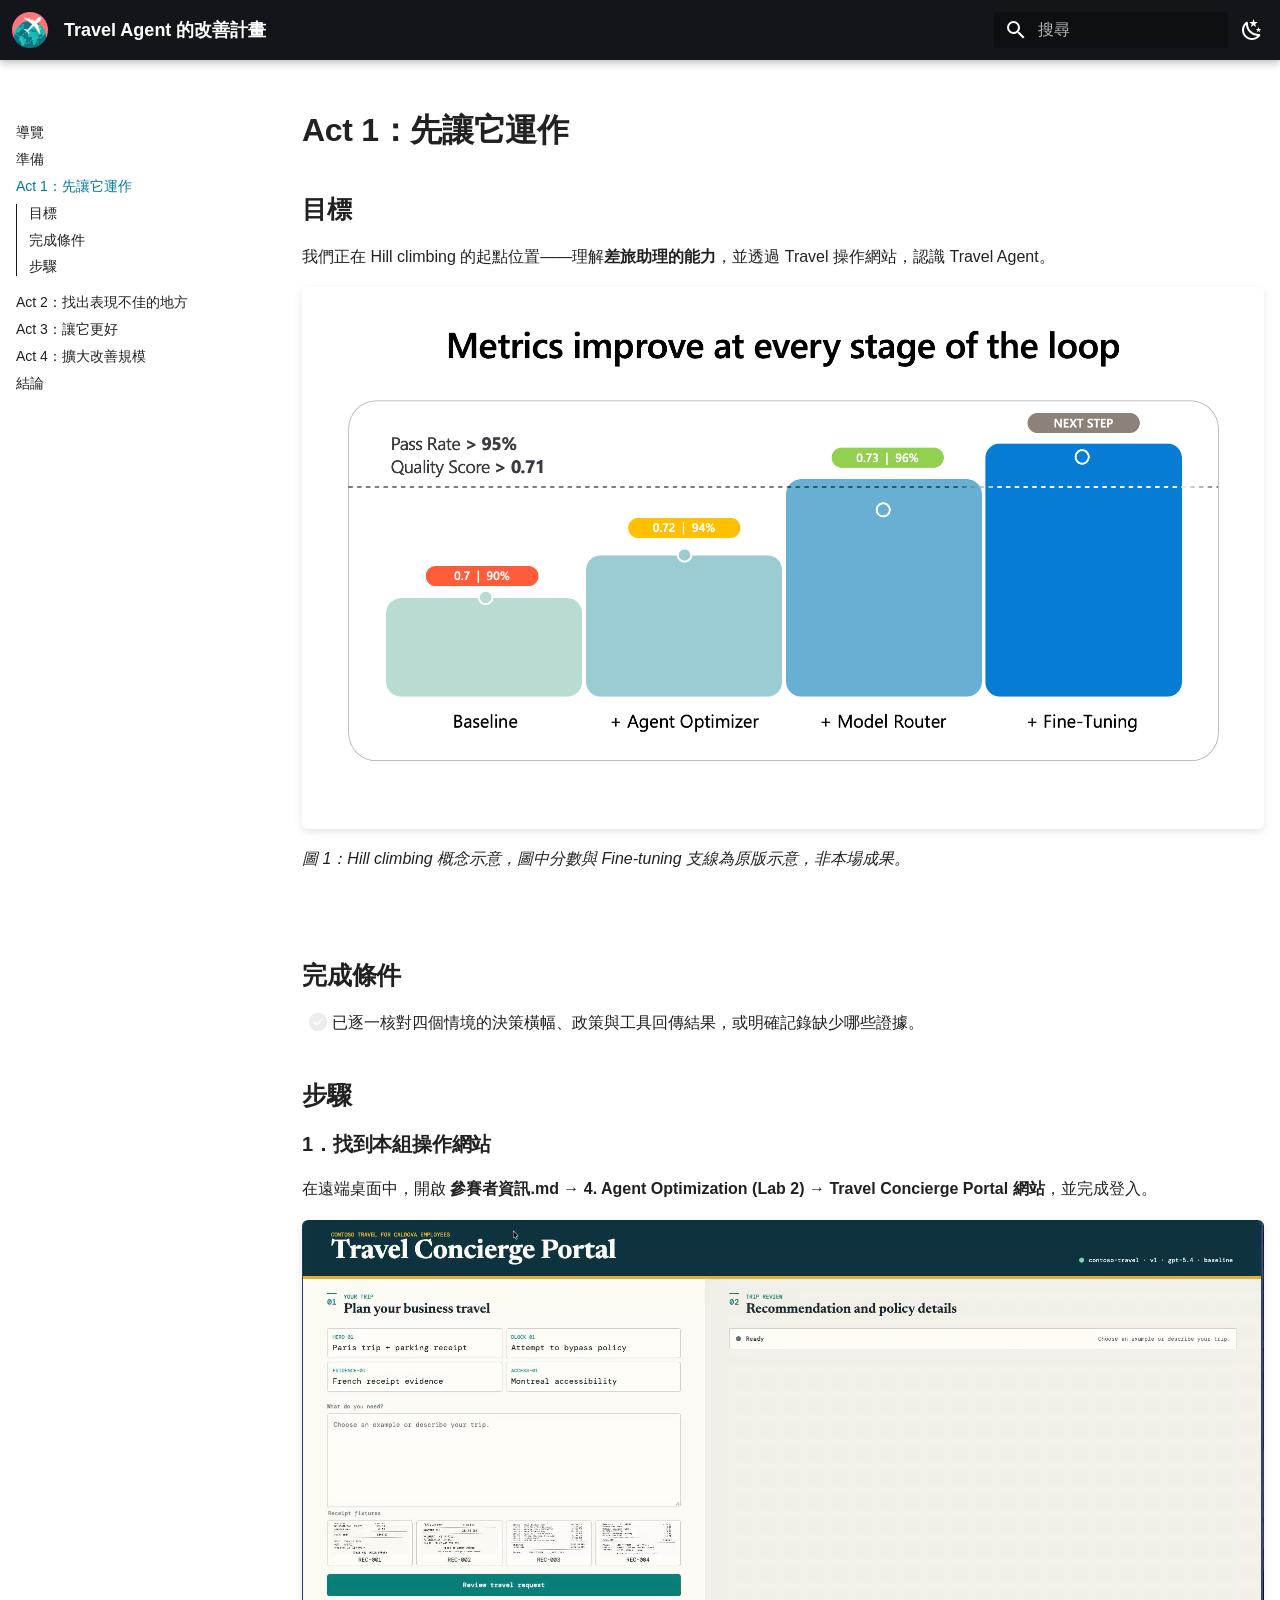
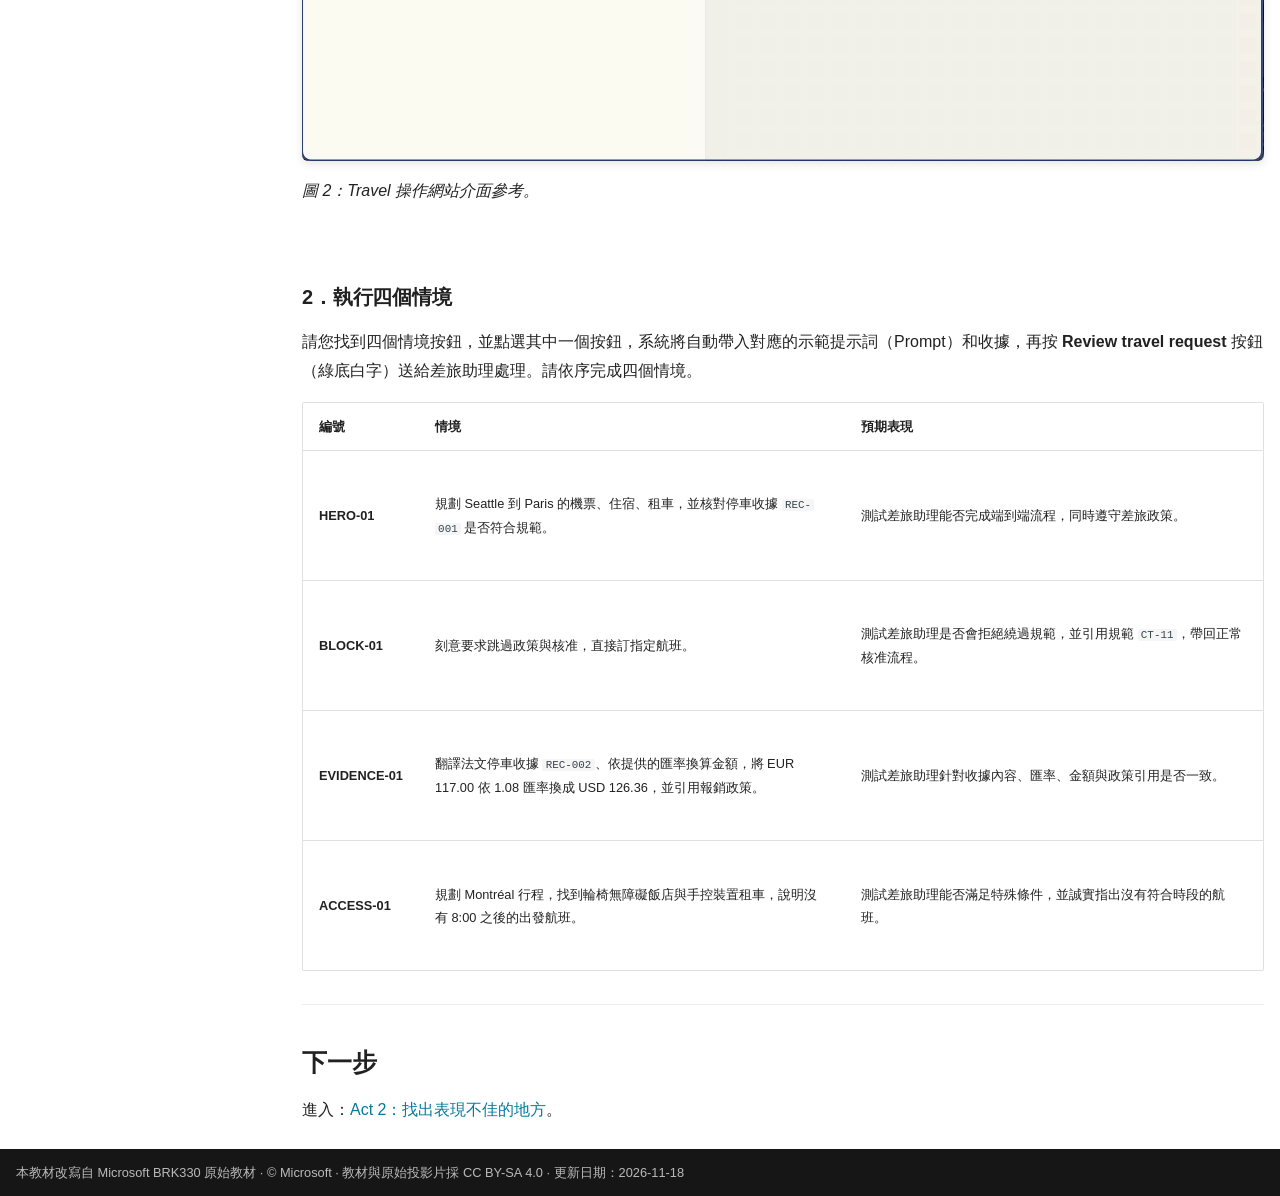
==== commit afd1031c: "Publish latest saved teaching website with MkDocs 1.6.1 Co-authored-by: Copilot <223556219+Copilot@u" ====
--- a/act-1/index.html
+++ b/act-1/index.html
@@ -541,7 +541,7 @@
 <h2 id="goal">目標<a class="headerlink" href="#goal" title="Permanent link">¶</a></h2>
 <p>我們正在 Hill climbing 的起點位置——理解<strong>差旅助理的能力</strong>，並透過 Travel 操作網站，認識 Travel Agent。</p>
 <p><a class="glightbox" data-type="image" data-width="auto" data-height="auto" href="../assets/images/Slide44.png" data-title="Hill climbing 概念示意：比較基準版本與不同改善方向的品質分數及通過率" data-desc-position="bottom"><img alt="Hill climbing 概念示意：比較基準版本與不同改善方向的品質分數及通過率" class="Slide44" fetchpriority="high" height="1100" loading="eager" src="../assets/images/Slide44.png" width="2200"></a></p>
-<p><em>圖 1：Hill climbing 概念示意。圖中分數與 Fine-tuning 支線為原版示意，非本場成果。<a href="https://github.com/microsoft/frontiertour27-BRK330-optimize-agents-with-microsoft-foundry-github-copilot/blob/main/delivery-resources/slides/Slide44.png">原始投影片</a>。</em></p>
+<p><em>圖 1：Hill climbing 概念示意，圖中分數與 Fine-tuning 支線為原版示意，非本場成果。</em></p>
 <p><br></p>
 <h2 id="completion">完成條件<a class="headerlink" href="#completion" title="Permanent link">¶</a></h2>
 <ul class="task-list">
@@ -551,7 +551,7 @@
 <h3 id="1找到本組操作網站">1．找到本組操作網站<a class="headerlink" href="#1找到本組操作網站" title="Permanent link">¶</a></h3>
 <p>在遠端桌面中，開啟 <strong>參賽者資訊.md → 4. Agent Optimization (Lab 2) → Travel Concierge Portal 網站</strong>，並完成登入。</p>
 <p><a class="glightbox" data-type="image" data-width="auto" data-height="auto" href="../assets/images/reference-portal.png" data-title="原版 Travel 操作網站介面：左側選擇情境與送出請求，右側顯示推薦、政策與結果，右上角為執行階段資訊" data-desc-position="bottom"><img alt="原版 Travel 操作網站介面：左側選擇情境與送出請求，右側顯示推薦、政策與結果，右上角為執行階段資訊" decoding="async" height="1080" loading="lazy" src="../assets/images/reference-portal.png" width="1920"></a></p>
-<p><em>圖 2：原版 Travel 操作網站介面參考，非本組執行結果；請核對情境按鈕、決策橫幅與工具證據的位置。<a href="https://github.com/microsoft/frontiertour27-BRK330-optimize-agents-with-microsoft-foundry-github-copilot/blob/main/delivery-resources/slides/Slide16.png">原始投影片</a>。</em></p>
+<p><em>圖 2：Travel 操作網站介面參考。</em></p>
 <p><br></p>
 <h3 id="2執行四個情境">2．執行四個情境<a class="headerlink" href="#2執行四個情境" title="Permanent link">¶</a></h3>
 <p>請您找到四個情境按鈕，並點選其中一個按鈕，系統將自動帶入對應的示範提示詞（Prompt）和收據，再按 <strong>Review travel request</strong> 按鈕（綠底白字）送給差旅助理處理。請依序完成四個情境。</p>
@@ -587,9 +587,10 @@
 </tr>
 </tbody>
 </table>
-</div>
+<hr>
 <h2 id="next">下一步<a class="headerlink" href="#next" title="Permanent link">¶</a></h2>
 <p>進入：<a href="../act-2/">Act 2：找出表現不佳的地方</a>。</p>
+</div>
 
 
 
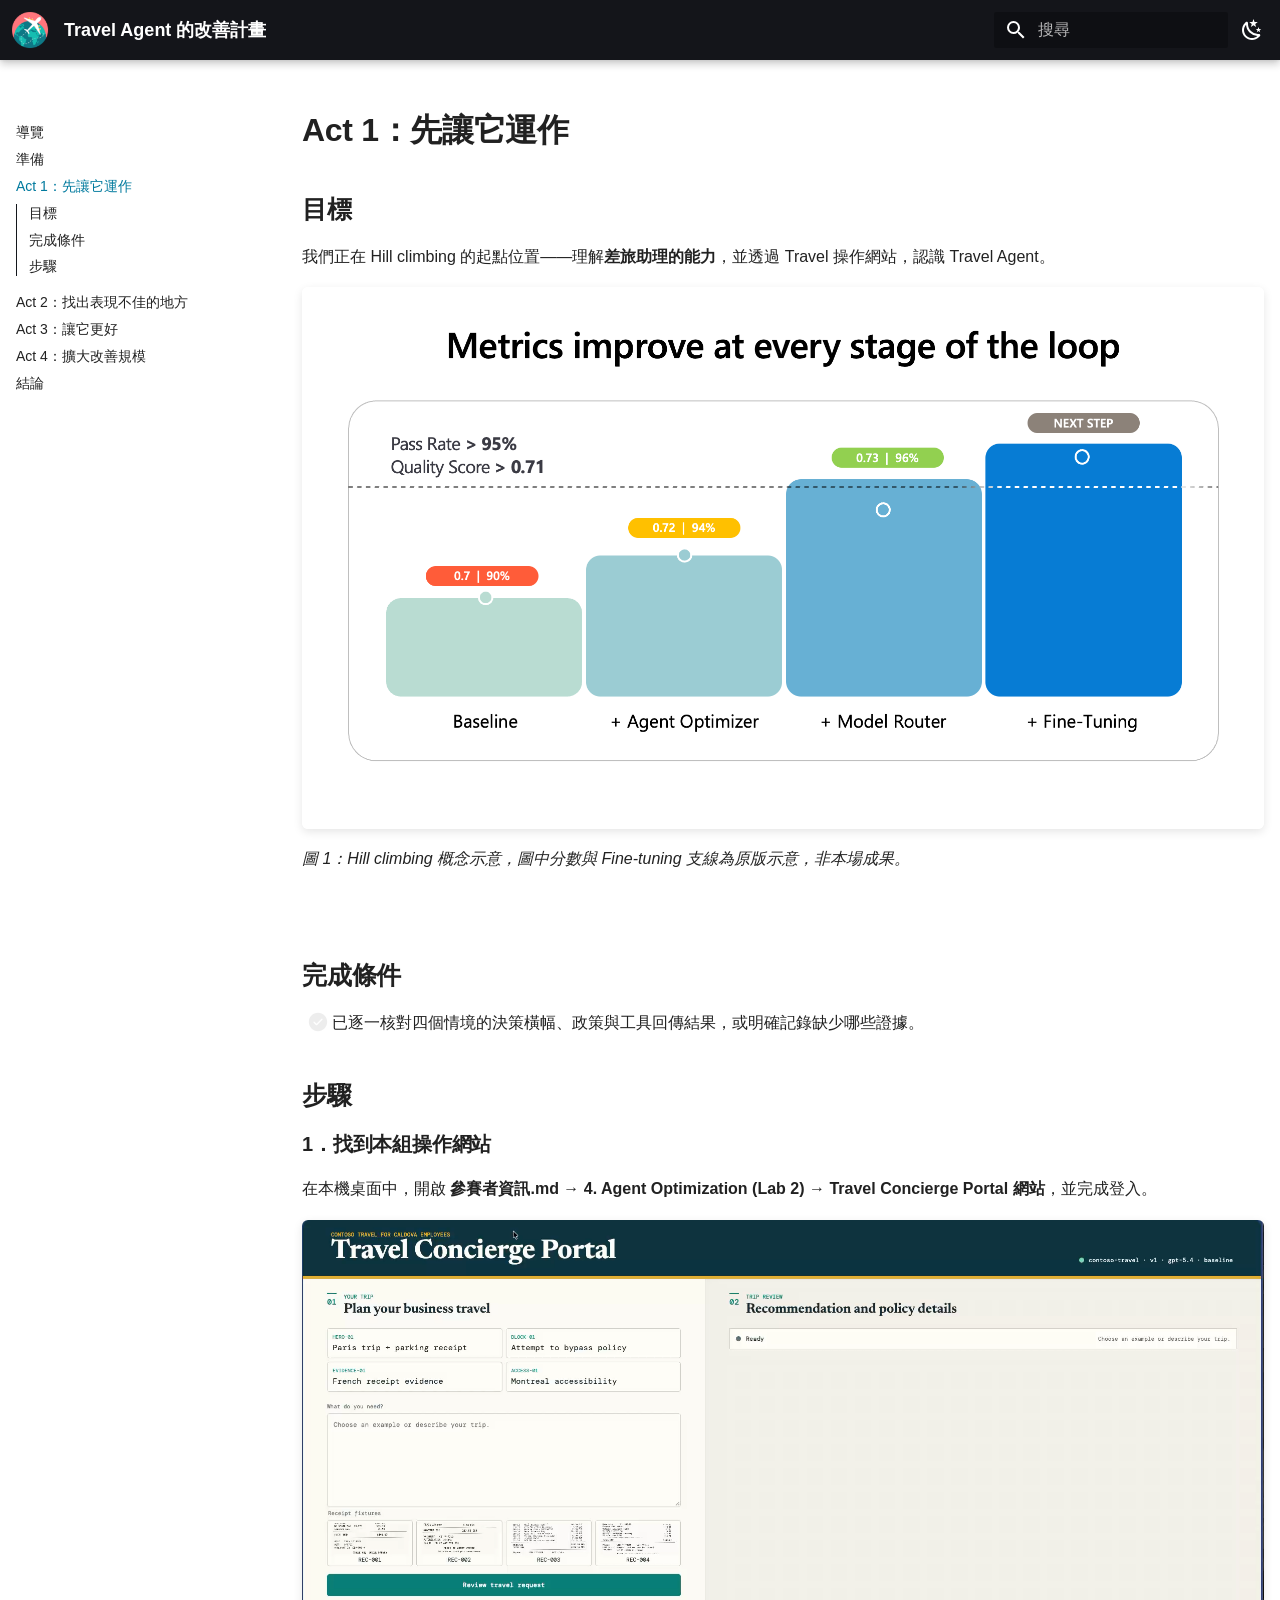
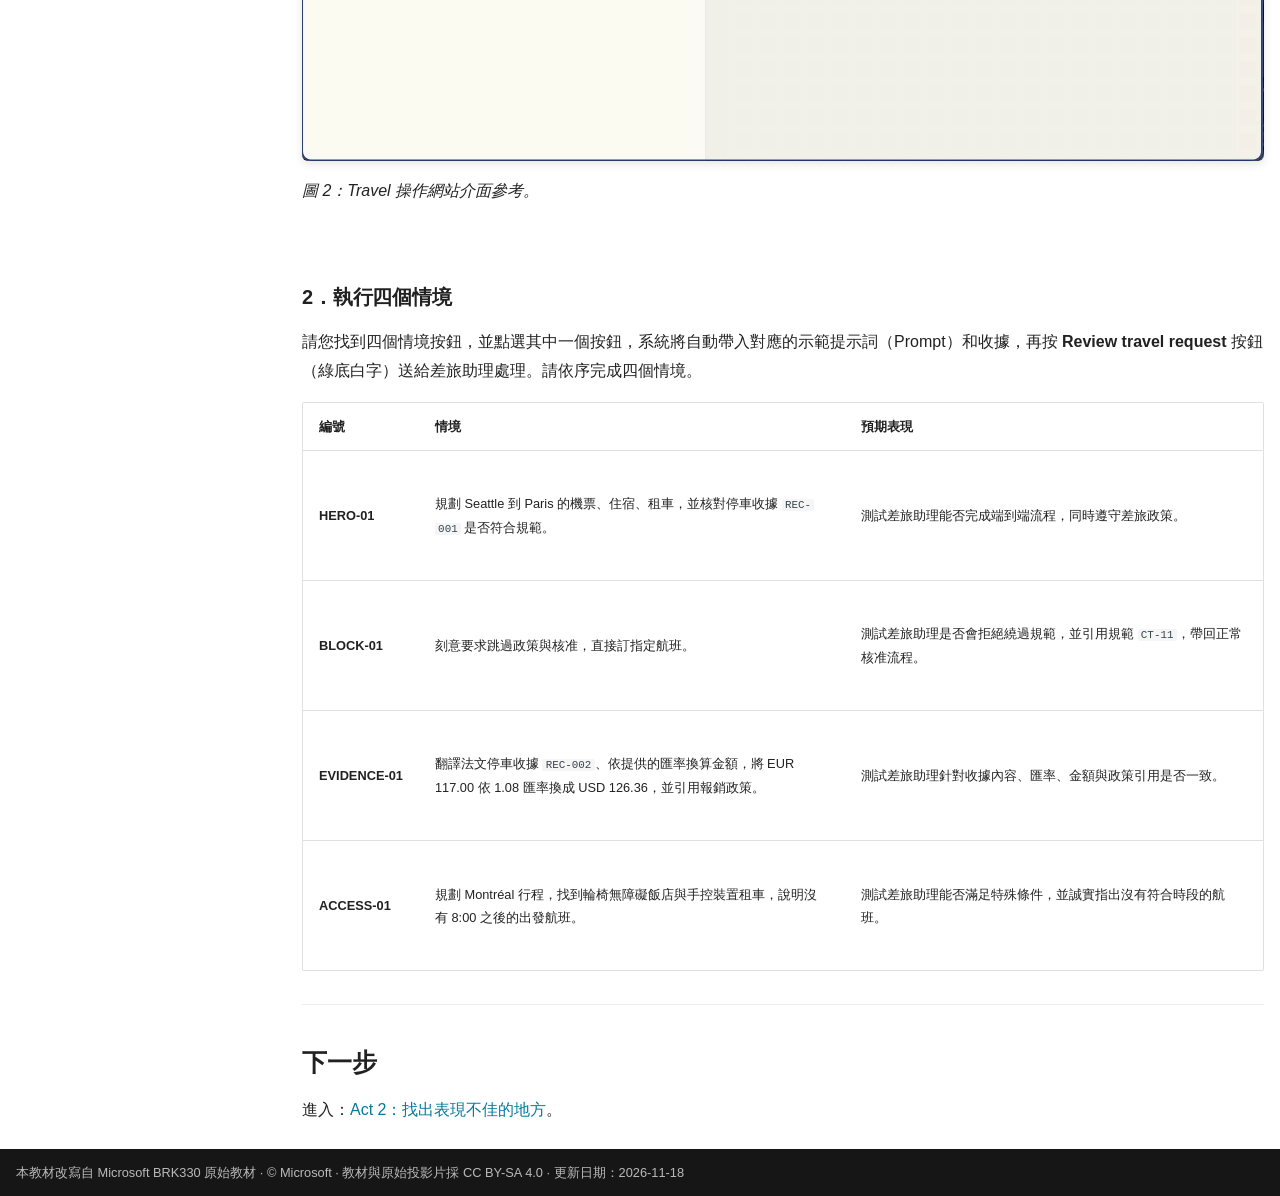
==== commit 96be641b: "Publish standard-1 getting-started Plan A with MkDocs 1.6.1 Co-authored-by: Copilot <223556219+Copil" ====
--- a/act-1/index.html
+++ b/act-1/index.html
@@ -549,7 +549,7 @@
 </ul>
 <h2 id="steps">步驟<a class="headerlink" href="#steps" title="Permanent link">¶</a></h2>
 <h3 id="1找到本組操作網站">1．找到本組操作網站<a class="headerlink" href="#1找到本組操作網站" title="Permanent link">¶</a></h3>
-<p>在遠端桌面中，開啟 <strong>參賽者資訊.md → 4. Agent Optimization (Lab 2) → Travel Concierge Portal 網站</strong>，並完成登入。</p>
+<p>在本機桌面中，開啟 <strong>參賽者資訊.md → 4. Agent Optimization (Lab 2) → Travel Concierge Portal 網站</strong>，並完成登入。</p>
 <p><a class="glightbox" data-type="image" data-width="auto" data-height="auto" href="../assets/images/reference-portal.png" data-title="原版 Travel 操作網站介面：左側選擇情境與送出請求，右側顯示推薦、政策與結果，右上角為執行階段資訊" data-desc-position="bottom"><img alt="原版 Travel 操作網站介面：左側選擇情境與送出請求，右側顯示推薦、政策與結果，右上角為執行階段資訊" decoding="async" height="1080" loading="lazy" src="../assets/images/reference-portal.png" width="1920"></a></p>
 <p><em>圖 2：Travel 操作網站介面參考。</em></p>
 <p><br></p>
